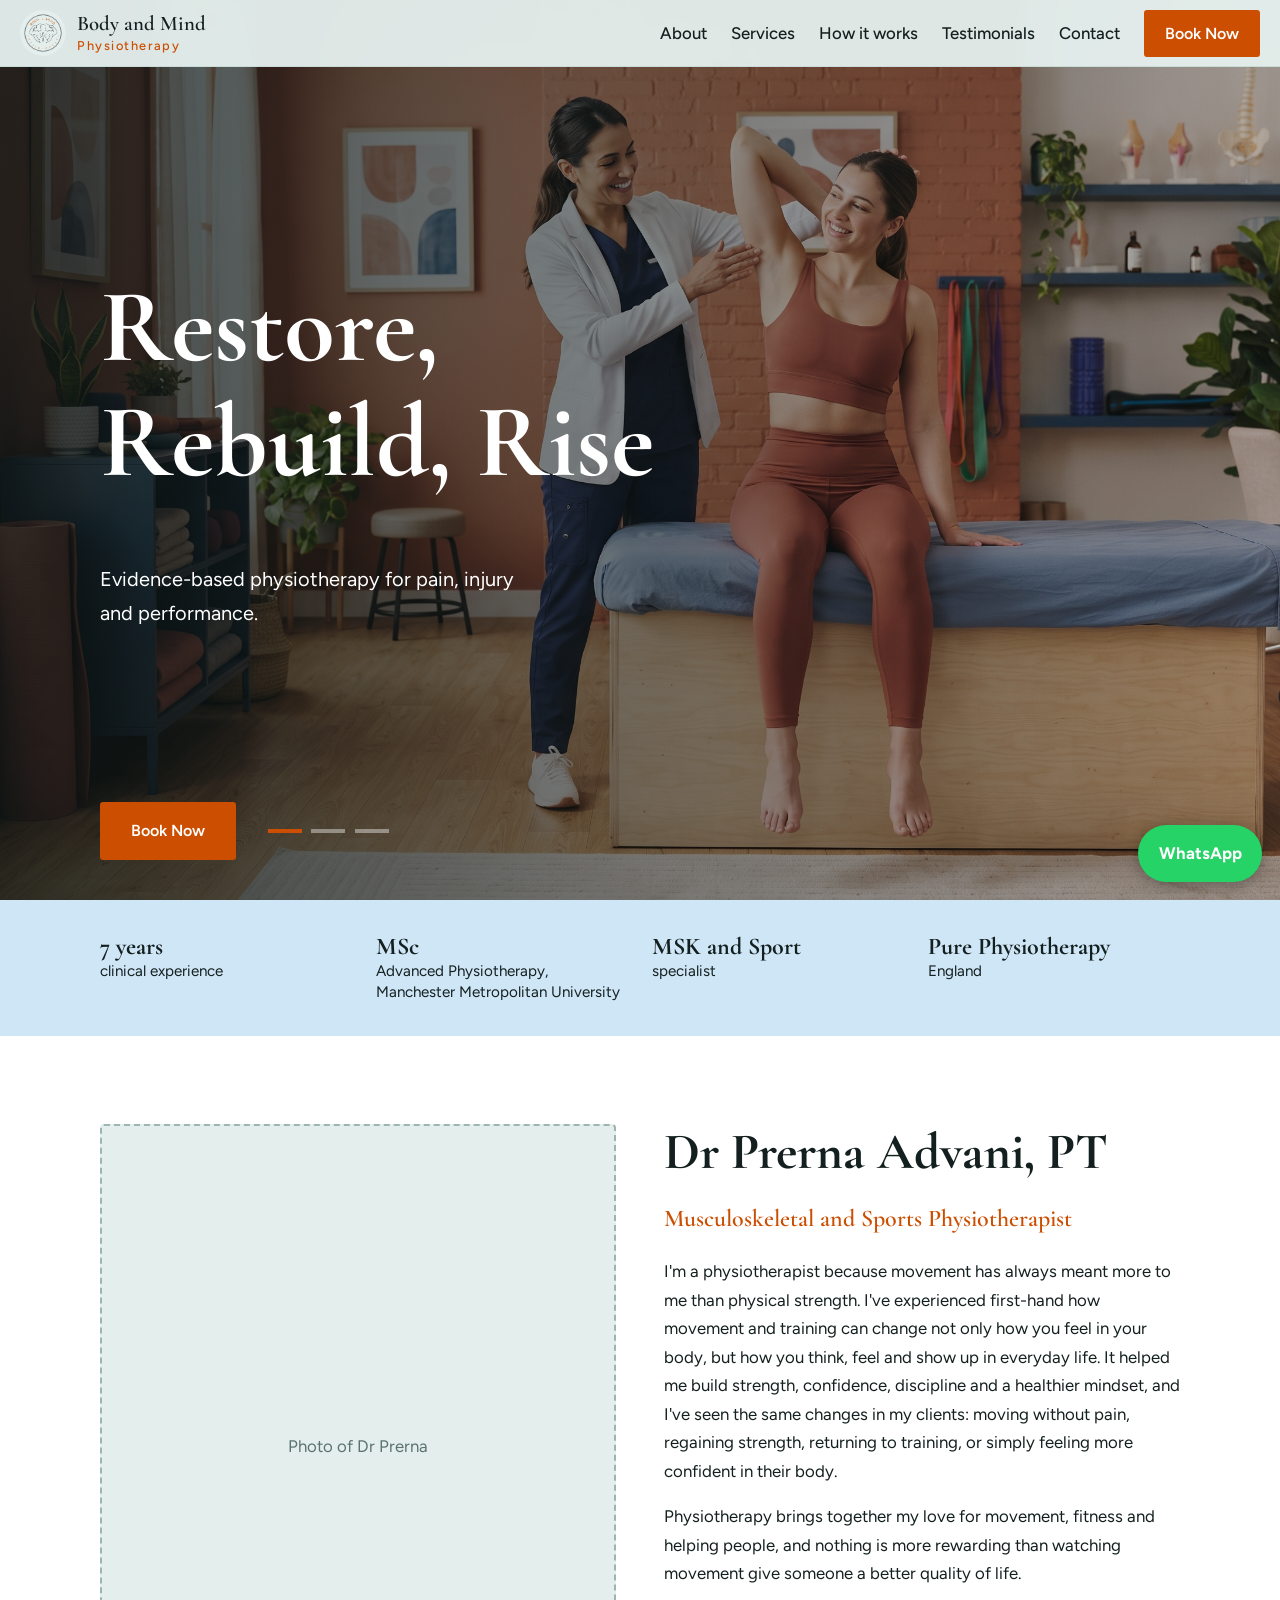
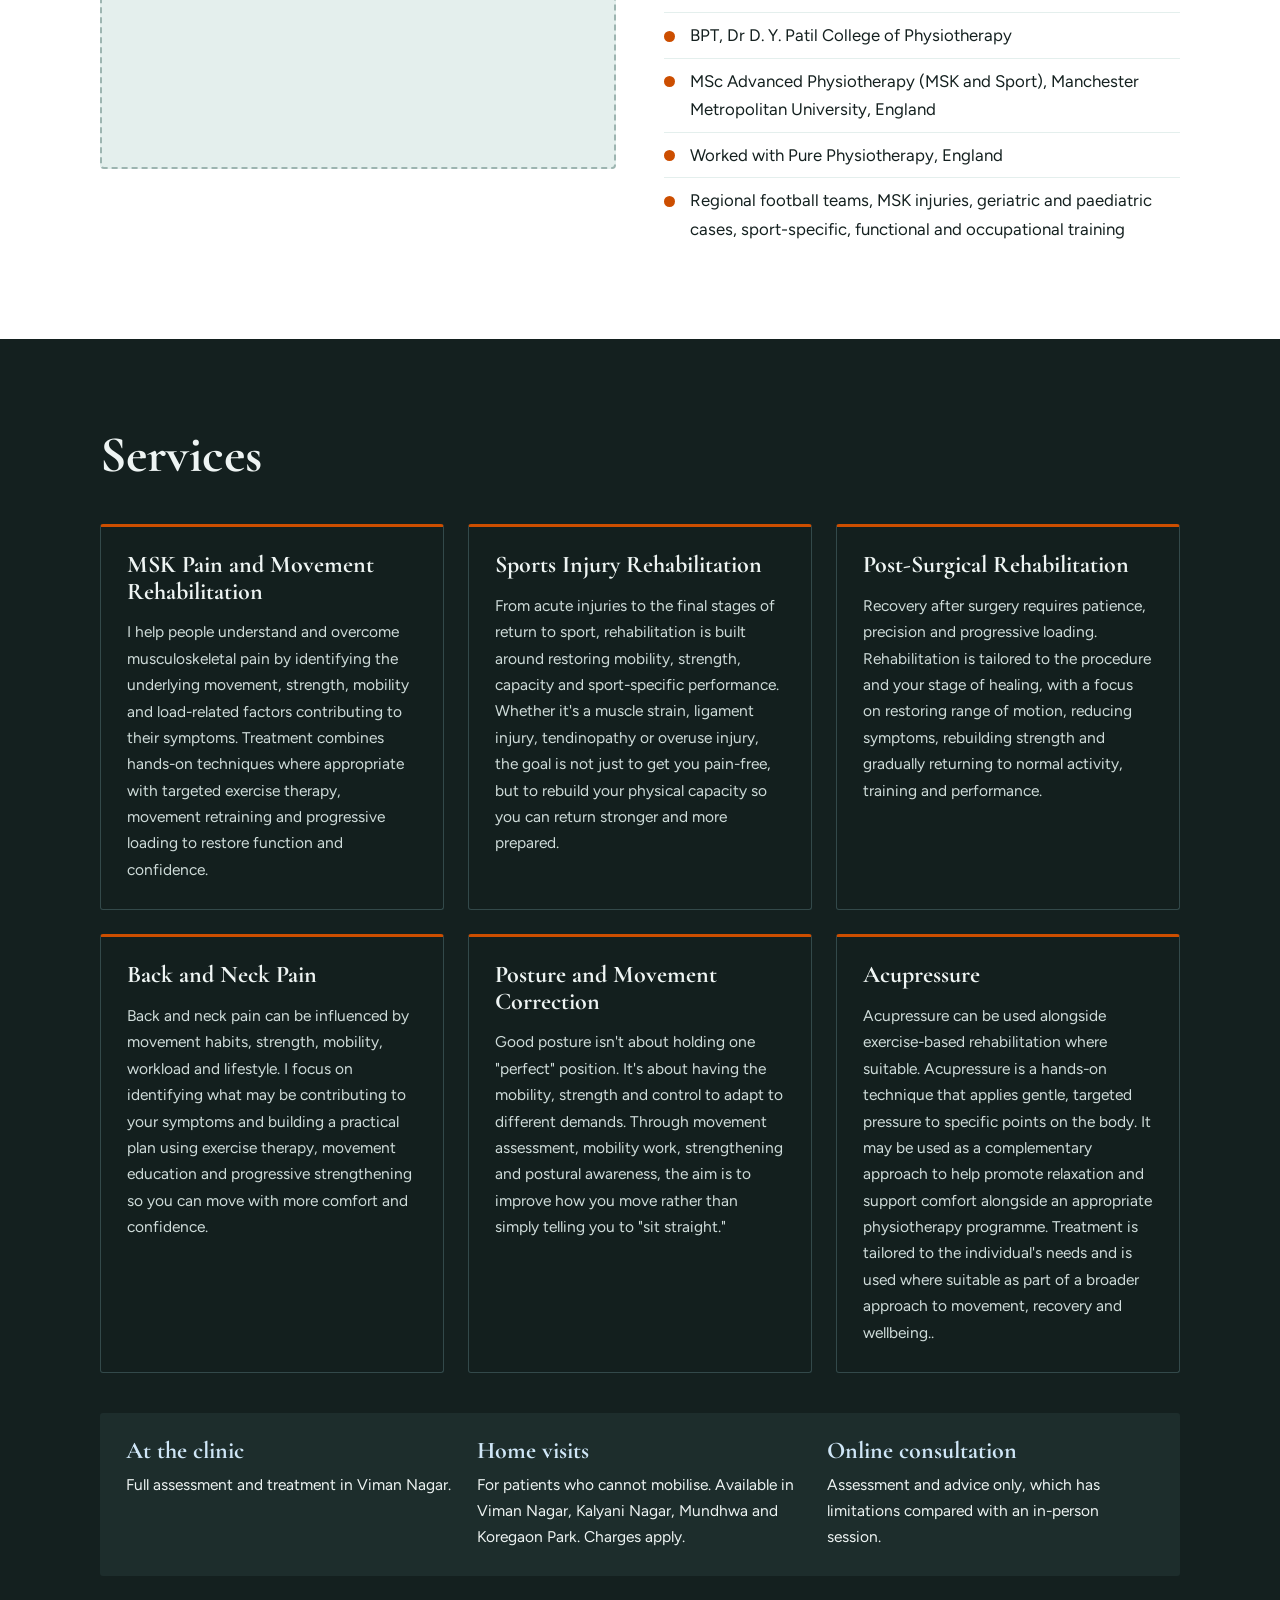
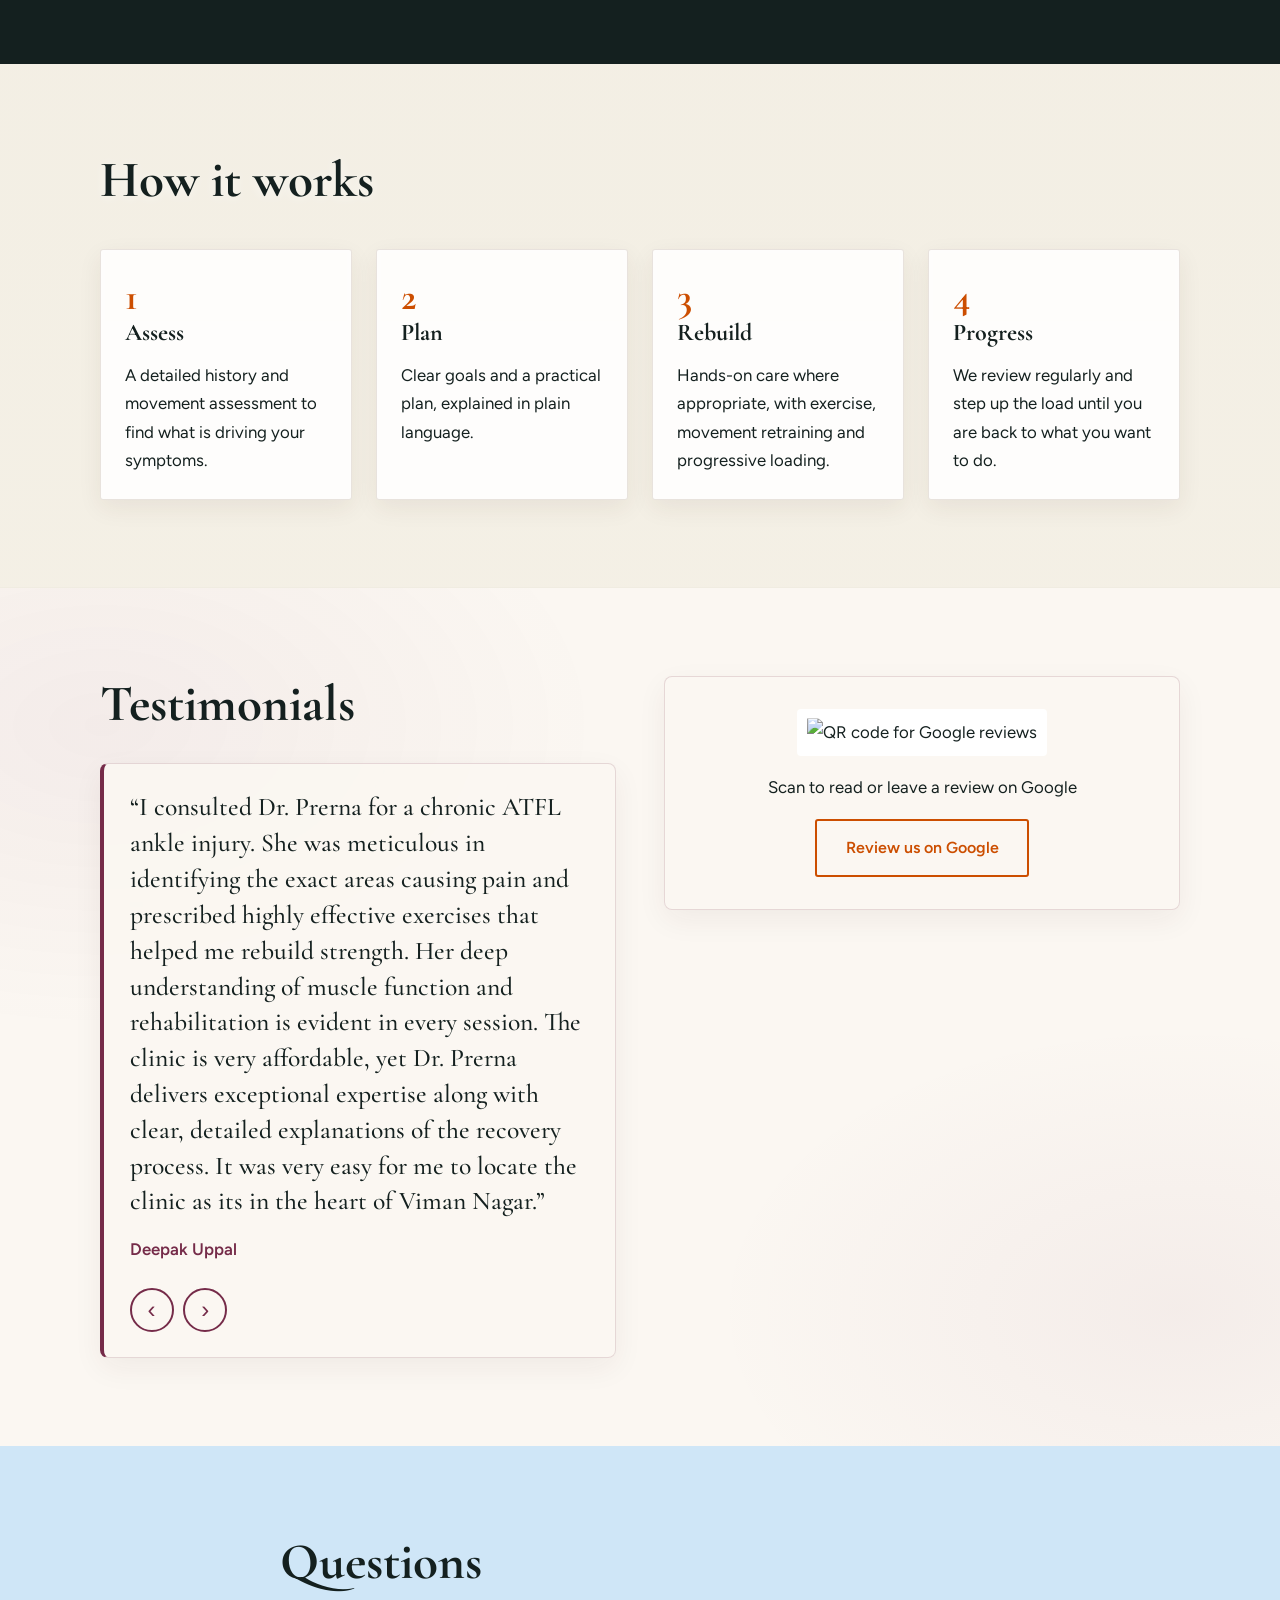
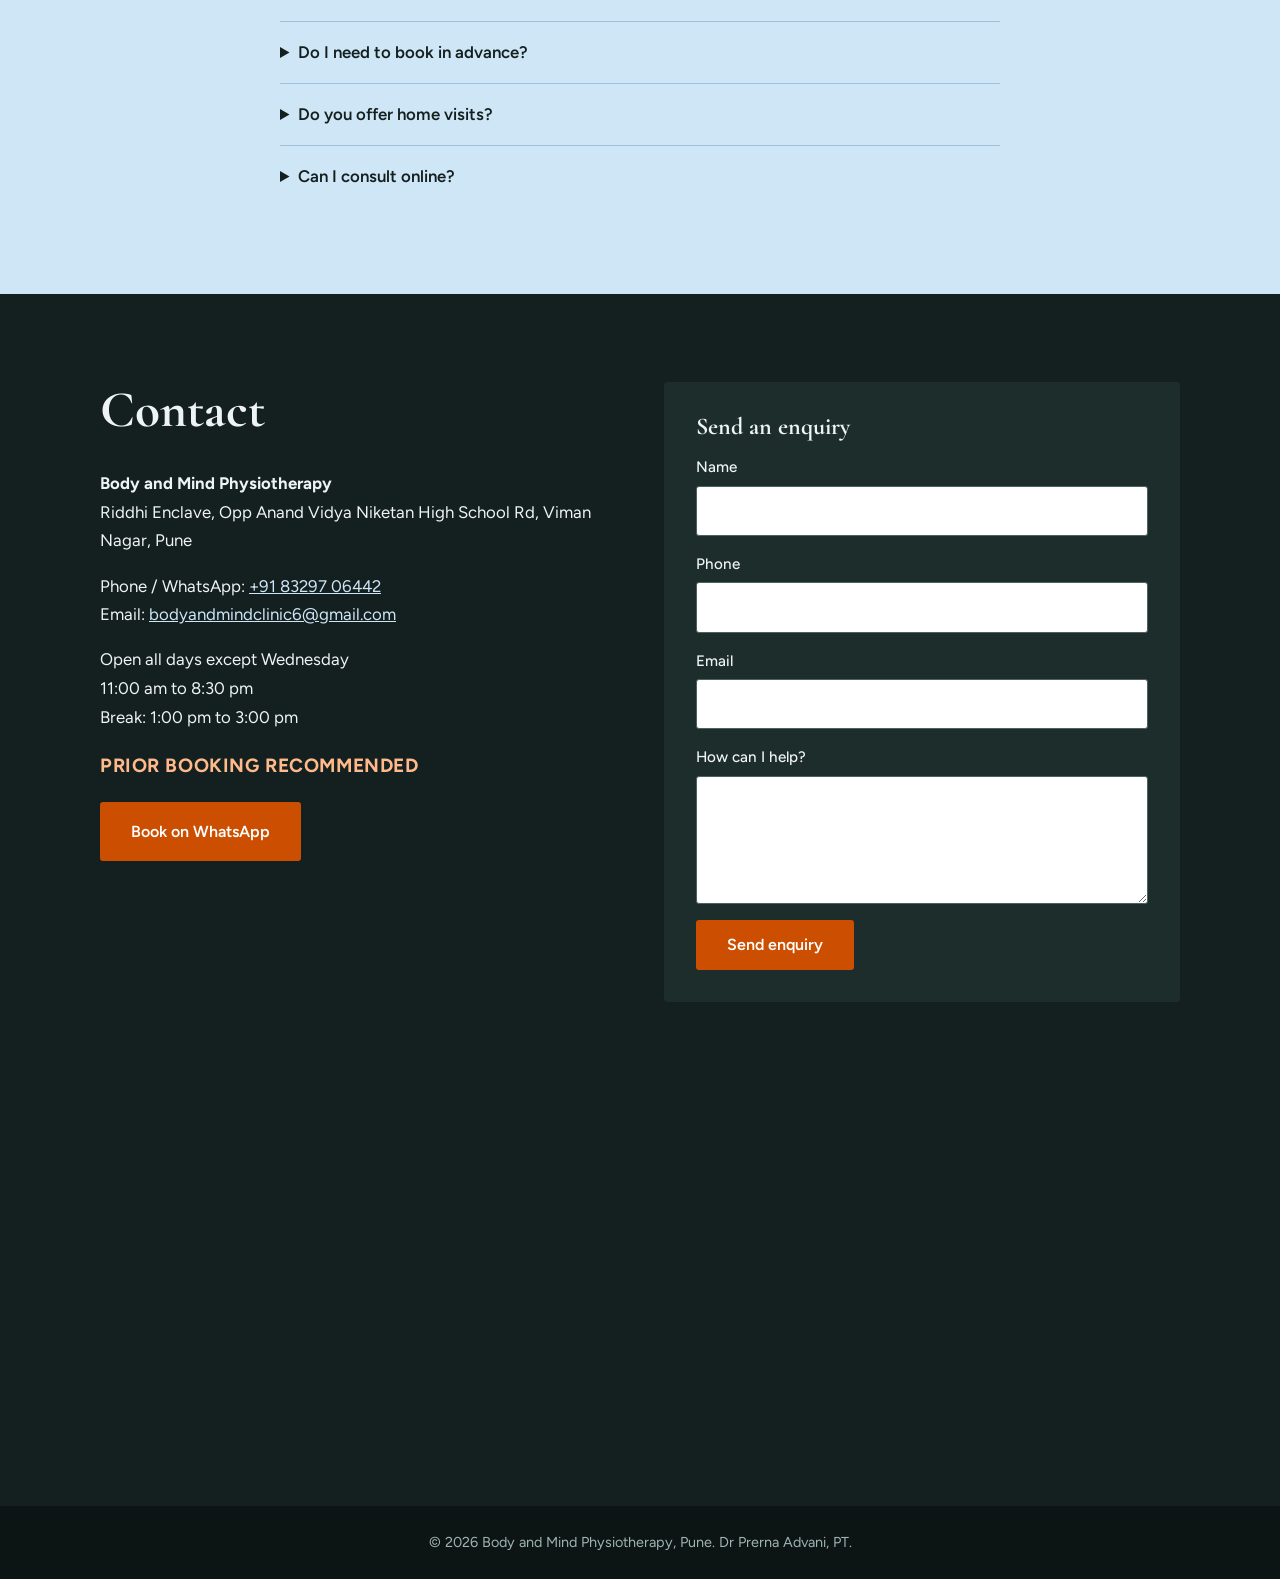
==== index.html @ 4aeeed73 "Connect enquiry form to Formspree" ====
<!DOCTYPE html>
<html lang="en">
<head>
<meta charset="utf-8">
<meta name="viewport" content="width=device-width, initial-scale=1">
<title>Body and Mind Physiotherapy | Physiotherapist in Viman Nagar, Pune</title>
<meta name="description" content="Dr Prerna Advani, PT. MSK and sports physiotherapy in Viman Nagar, Pune. Sports injury rehab, post-surgical rehab, back and neck pain, posture correction. Clinic, home visits and online assessment.">
<meta name="keywords" content="physiotherapist in Pune, physiotherapy Viman Nagar, sports physiotherapy Pune, back pain physiotherapy, post surgical rehab Pune">
<meta property="og:title" content="Body and Mind Physiotherapy, Pune">
<meta property="og:description" content="Restore, Rebuild, Rise. MSK and sports physiotherapy in Viman Nagar, Pune.">
<meta property="og:image" content="assets/BnM Logo.png">
<link rel="icon" href="assets/BnM Logo.png">
<link rel="preconnect" href="https://fonts.googleapis.com">
<link rel="preconnect" href="https://fonts.gstatic.com" crossorigin>
<link href="https://fonts.googleapis.com/css2?family=Cormorant+Garamond:wght@500;600;700&family=Figtree:wght@400;500;600&display=swap" rel="stylesheet">
<link rel="stylesheet" href="style.css">
<script type="application/ld+json">
{"@context":"https://schema.org","@type":"Physiotherapy","name":"Body and Mind Physiotherapy","telephone":"+918329706442","email":"bodyandmindclinic6@gmail.com","address":{"@type":"PostalAddress","streetAddress":"Riddhi Enclave, Opp Anand Vidya Niketan High School Rd, Viman Nagar","addressLocality":"Pune","addressRegion":"Maharashtra","addressCountry":"IN"},"openingHours":"Mo,Tu,Th,Fr,Sa,Su 11:00-13:00, Mo,Tu,Th,Fr,Sa,Su 15:00-20:30"}
</script>
</head>
<body>

<header class="nav">
  <a href="#top" class="brand"><img src="assets/BnM Logo.png" alt="Body and Mind Physiotherapy logo"><span>Body and Mind<small>Physiotherapy</small></span></a>
  <button class="burger" aria-label="Menu" aria-expanded="false">Menu</button>
  <nav>
    <a href="#about">About</a><a href="#services">Services</a><a href="#journey">How it works</a><a href="#stories">Testimonials</a><a href="#contact">Contact</a>
    <a class="btn btn-sm wa-link" href="#" target="_blank" rel="noopener">Book Now</a>
  </nav>
</header>

<section class="hero" id="top">
  <div class="slide on" style="--img:url(assets/Physio2.png)"><div class="inner"><h1>Restore, Rebuild, Rise</h1><p>Evidence-based physiotherapy for pain, injury and performance.</p></div></div>
  <div class="slide" style="--img:url(assets/17f6b4fa-5dd7-4993-b65f-cd61261b6d93.jpeg)"><div class="inner"><h1>Show up, Work out, Level Up</h1><p>Progressive rehabilitation that gets you back to training stronger.</p></div></div>
  <div class="slide" style="--img:url(assets/Physio5.png)"><div class="inner"><h1>Own pace, Own race, Own time</h1><p>A plan built around your body, your goals and your recovery.</p></div></div>
  <div class="hero-ui"><a class="btn wa-link" href="#" target="_blank" rel="noopener">Book Now</a><div class="dots"></div></div>
</section>

<section class="creds">
  <div><b>7 years</b> clinical experience</div>
  <div><b>MSc</b> Advanced Physiotherapy, Manchester Metropolitan University</div>
  <div><b>MSK and Sport</b> specialist</div>
  <div><b>Pure Physiotherapy</b> England</div>
</section>

<section class="sec about" id="about">
  <div class="wrap two">
    <div class="photo"><img src="assets/images/dr-prerna.jpg" alt="Dr Prerna Advani, PT" onerror="this.replaceWith(Object.assign(document.createElement('div'),{className:'ph',textContent:'Photo of Dr Prerna'}))"></div>
    <div>
      <h2>Dr Prerna Advani, PT</h2>
      <p class="lead">Musculoskeletal and Sports Physiotherapist</p>
      <p>I'm a physiotherapist because movement has always meant more to me than physical strength. I've experienced first-hand how movement and training can change not only how you feel in your body, but how you think, feel and show up in everyday life. It helped me build strength, confidence, discipline and a healthier mindset, and I've seen the same changes in my clients: moving without pain, regaining strength, returning to training, or simply feeling more confident in their body.</p>
      <p>Physiotherapy brings together my love for movement, fitness and helping people, and nothing is more rewarding than watching movement give someone a better quality of life.</p>
      <ul class="tick">
        <li>BPT, Dr D. Y. Patil College of Physiotherapy</li>
        <li>MSc Advanced Physiotherapy (MSK and Sport), Manchester Metropolitan University, England</li>
        <li>Worked with Pure Physiotherapy, England</li>
        <li>Regional football teams, MSK injuries, geriatric and paediatric cases, sport-specific, functional and occupational training</li>
      </ul>
    </div>
  </div>
</section>

<section class="sec dark" id="services">
  <div class="wrap">
    <h2>Services</h2>
    <div class="cards">
      <article><h3>MSK Pain and Movement Rehabilitation</h3><p>I help people understand and overcome musculoskeletal pain by identifying the underlying movement, strength, mobility and load-related factors contributing to their symptoms. Treatment combines hands-on techniques where appropriate with targeted exercise therapy, movement retraining and progressive loading to restore function and confidence.</p></article>
      <article><h3>Sports Injury Rehabilitation</h3><p>From acute injuries to the final stages of return to sport, rehabilitation is built around restoring mobility, strength, capacity and sport-specific performance. Whether it's a muscle strain, ligament injury, tendinopathy or overuse injury, the goal is not just to get you pain-free, but to rebuild your physical capacity so you can return stronger and more prepared.</p></article>
      <article><h3>Post-Surgical Rehabilitation</h3><p>Recovery after surgery requires patience, precision and progressive loading. Rehabilitation is tailored to the procedure and your stage of healing, with a focus on restoring range of motion, reducing symptoms, rebuilding strength and gradually returning to normal activity, training and performance.</p></article>
      <article><h3>Back and Neck Pain</h3><p>Back and neck pain can be influenced by movement habits, strength, mobility, workload and lifestyle. I focus on identifying what may be contributing to your symptoms and building a practical plan using exercise therapy, movement education and progressive strengthening so you can move with more comfort and confidence.</p></article>
      <article><h3>Posture and Movement Correction</h3><p>Good posture isn't about holding one "perfect" position. It's about having the mobility, strength and control to adapt to different demands. Through movement assessment, mobility work, strengthening and postural awareness, the aim is to improve how you move rather than simply telling you to "sit straight."</p></article>
      <article><h3>Acupressure</h3><p>Acupressure can be used alongside exercise-based rehabilitation where suitable. Acupressure is a hands-on technique that applies gentle, targeted pressure to specific points on the body. It may be used as a complementary approach to help promote relaxation and support comfort alongside an appropriate physiotherapy programme. Treatment is tailored to the individual's needs and is used where suitable as part of a broader approach to movement, recovery and wellbeing..</p></article>
    </div>
    <div class="modes">
      <div><h3>At the clinic</h3><p>Full assessment and treatment in Viman Nagar.</p></div>
      <div><h3>Home visits</h3><p>For patients who cannot mobilise. Available in Viman Nagar, Kalyani Nagar, Mundhwa and Koregaon Park. Charges apply.</p></div>
      <div><h3>Online consultation</h3><p>Assessment and advice only, which has limitations compared with an in-person session.</p></div>
    </div>
  </div>
</section>

<section class="sec blue" id="journey">
  <div class="wrap">
    <h2>How it works</h2>
    <ol class="steps">
      <li><h3>Assess</h3><p>A detailed history and movement assessment to find what is driving your symptoms.</p></li>
      <li><h3>Plan</h3><p>Clear goals and a practical plan, explained in plain language.</p></li>
      <li><h3>Rebuild</h3><p>Hands-on care where appropriate, with exercise, movement retraining and progressive loading.</p></li>
      <li><h3>Progress</h3><p>We review regularly and step up the load until you are back to what you want to do.</p></li>
    </ol>
  </div>
</section>

<section class="sec" id="stories">
  <div class="wrap two">
    <div>
      <h2>Testimonials</h2>
      <div class="car"><blockquote></blockquote><cite></cite>
        <div class="car-ctl"><button data-d="-1" aria-label="Previous">&lsaquo;</button><button data-d="1" aria-label="Next">&rsaquo;</button></div></div>
    </div>
    <div class="qr">
      <img src="https://api.qrserver.com/v1/create-qr-code/?size=220x220&amp;data=https%3A%2F%2Fg.page%2Fr%2FCQcJOQnDlbQzEAI%2Freview" alt="QR code for Google reviews" width="180" height="180">
      <p>Scan to read or leave a review on Google</p>
      <a class="btn btn-line" href="https://g.page/r/CQcJOQnDlbQzEAI/review" target="_blank" rel="noopener">Review us on Google</a>
    </div>
  </div>
</section>

<section class="sec blue" id="faq">
  <div class="wrap narrow">
    <h2>Questions</h2>
    <details><summary>Do I need to book in advance?</summary><p>Yes, prior booking is recommended so you get a full, unhurried session.</p></details>
    <details><summary>Do you offer home visits?</summary><p>Yes, for patients who cannot mobilise, in Viman Nagar, Kalyani Nagar, Mundhwa and Koregaon Park. Charges apply.</p></details>
    <details><summary>Can I consult online?</summary><p>Yes. Online sessions cover assessment and advice only and have limitations, so some conditions will need an in-person visit.</p></details>
  </div>
</section>

<section class="sec dark" id="contact">
  <div class="wrap two">
    <div>
      <h2>Contact</h2>
      <p><b>Body and Mind Physiotherapy</b><br>Riddhi Enclave, Opp Anand Vidya Niketan High School Rd, Viman Nagar, Pune</p>
      <p>Phone / WhatsApp: <a href="tel:+918329706442">+91 83297 06442</a><br>Email: <a href="mailto:bodyandmindclinic6@gmail.com">bodyandmindclinic6@gmail.com</a></p>
      <p>Open all days except Wednesday<br>11:00 am to 8:30 pm<br>Break: 1:00 pm to 3:00 pm</p>
      <p class="strong">PRIOR BOOKING RECOMMENDED</p>
      <a class="btn wa-link" href="#" target="_blank" rel="noopener">Book on WhatsApp</a>
    </div>
    <form action="https://formspree.io/f/mvkkbdeo" method="POST">
      <h3>Send an enquiry</h3>
      <label>Name<input name="name" required></label>
      <label>Phone<input name="phone" type="tel" required></label>
      <label>Email<input name="email" type="email"></label>
      <label>How can I help?<textarea name="message" rows="4" required></textarea></label>
      <input type="hidden" name="_subject" value="New enquiry from website">
      <button class="btn" type="submit">Send enquiry</button>
    </form>
  </div>
  <div class="wrap map"><iframe title="Map to Body and Mind Physiotherapy" loading="lazy" src="https://maps.google.com/maps?q=Riddhi+Enclave+Viman+Nagar+Pune&amp;output=embed"></iframe></div>
</section>

<footer>&copy; <span id="yr"></span> Body and Mind Physiotherapy, Pune. Dr Prerna Advani, PT.</footer>

<a class="float wa-link" href="#" target="_blank" rel="noopener" aria-label="Book on WhatsApp">WhatsApp</a>
<script src="main.js"></script>
</body>
</html>
---- style.css ----
:root{--ink:#14201f;--orange:#cc4e00;--orange-d:#a83f00;--mist:#e4efed;--sky:#cfe6f7;--white:#fff;--serif:'Cormorant Garamond',Georgia,serif;--sans:'Figtree',system-ui,sans-serif}
*{box-sizing:border-box}
html{scroll-behavior:smooth;scroll-padding-top:72px}
body{margin:0;font:400 1.05rem/1.7 var(--sans);color:var(--ink);background:var(--white)}
h1,h2,h3{font-family:var(--serif);line-height:1.1;margin:0 0 .6em}
h2{font-size:clamp(2.2rem,5vw,3.2rem)}
h3{font-size:1.5rem}
a{color:inherit}
:focus-visible{outline:3px solid var(--orange);outline-offset:3px}
.wrap{max-width:1120px;margin:0 auto;padding:0 1.25rem}
.narrow{max-width:760px}
.two{display:grid;gap:3rem;grid-template-columns:1fr 1fr;align-items:start}
.sec{padding:5.5rem 0}
.dark{background:var(--ink);color:#eef4f3}
.blue{background:var(--sky)}
.btn{display:inline-block;background:var(--orange);color:#fff;padding:.85rem 1.8rem;border-radius:3px;text-decoration:none;font-weight:600;border:2px solid var(--orange);cursor:pointer;font-family:var(--sans);font-size:1rem;transition:background .2s}
.btn:hover{background:var(--orange-d);border-color:var(--orange-d)}
.btn-sm{padding:.5rem 1.2rem}
.btn-line{background:transparent;color:var(--orange)}
.btn-line:hover{color:#fff}

.nav{position:fixed;inset:0 0 auto;z-index:50;display:flex;align-items:center;justify-content:space-between;padding:.6rem 1.25rem;background:rgba(228,239,237,.96);backdrop-filter:blur(6px);border-bottom:1px solid #c9dcd9}
.brand{display:flex;align-items:center;gap:.7rem;text-decoration:none;font:600 1.3rem/1 var(--serif)}
.brand img{width:46px;height:46px;border-radius:50%}
.brand small{display:block;font:500 .8rem var(--sans);letter-spacing:.12em;color:var(--orange);margin-top:3px}
.nav nav{display:flex;align-items:center;gap:1.5rem}
.nav nav a:not(.btn){text-decoration:none;font-weight:500}
.nav nav a:not(.btn):hover{color:var(--orange)}
.burger{display:none;background:none;border:1px solid var(--ink);padding:.4rem .9rem;font:inherit;cursor:pointer}

.hero{position:relative;height:100vh;min-height:560px;background:var(--ink);color:#fff;overflow:hidden}
.slide{position:absolute;inset:0;display:flex;align-items:center;opacity:0;transition:opacity 1s;background:linear-gradient(135deg,#1d3a3d,#0f1a1b)}
.slide::before{content:"";position:absolute;inset:0;background:var(--img) center/cover}
.slide::after{content:"";position:absolute;inset:0;background:linear-gradient(90deg,rgba(10,20,20,.8),rgba(10,20,20,.2))}
.slide.on{opacity:1}
.slide .inner{position:relative;z-index:1;max-width:1120px;margin:0 auto;padding:0 1.25rem;width:100%}
.slide h1{font-size:clamp(3rem,9vw,6.5rem);max-width:12ch}
.slide p{font-size:1.25rem;max-width:34ch;margin:0}
.hero-ui{position:absolute;z-index:2;left:0;right:0;bottom:2.5rem;max-width:1120px;margin:0 auto;padding:0 1.25rem;display:flex;align-items:center;gap:2rem}
.dots{display:flex;gap:.6rem}
.dots button{width:34px;height:4px;border:0;background:rgba(255,255,255,.4);cursor:pointer;padding:0}
.dots button.on{background:var(--orange)}

.creds{display:grid;grid-template-columns:repeat(4,1fr);gap:1.5rem;background:var(--sky);padding:2rem calc(50% - 560px + 1.25rem);font-size:.95rem;line-height:1.4}
.creds b{display:block;font:700 1.5rem var(--serif)}
.photo img,.ph{width:100%;aspect-ratio:4/5;object-fit:cover;border-radius:4px}
.ph{display:grid;place-items:center;background:var(--mist);color:#5b7370;border:2px dashed #9db5b1}
.lead{font:600 1.5rem var(--serif);color:var(--orange);margin-top:-.4rem}
.tick{padding:0;list-style:none;margin:1.5rem 0 0}
.tick li{padding:.5rem 0 .5rem 1.6rem;border-top:1px solid var(--mist);position:relative}
.tick li::before{content:"";position:absolute;left:0;top:1.1rem;width:.7rem;height:.7rem;border-radius:50%;background:var(--orange)}

.cards{display:grid;grid-template-columns:repeat(3,1fr);gap:1.5rem;margin:2.5rem 0}
.cards article{border:1px solid #33494a;border-top:3px solid var(--orange);padding:1.6rem;border-radius:3px}
.cards p{font-size:.97rem;margin:0;color:#cfdcda}
.modes{display:grid;grid-template-columns:repeat(3,1fr);gap:1.5rem;background:#1d2d2c;padding:1.6rem;border-radius:3px}
.modes h3{color:var(--sky);margin-bottom:.3em}
.modes p{margin:0;font-size:.97rem}

.steps{list-style:none;counter-reset:s;display:grid;grid-template-columns:repeat(4,1fr);gap:1.5rem;padding:0;margin:2.5rem 0 0}
.steps li{counter-increment:s;background:#fff;padding:1.5rem;border-radius:3px}
.steps li::before{content:counter(s);font:700 2.4rem var(--serif);color:var(--orange)}
.steps p{margin:0}

.car{min-height:220px}
.car blockquote{margin:0 0 1rem;font:500 1.6rem/1.4 var(--serif)}
.car cite{font-style:normal;font-weight:600;color:var(--orange)}
.car-ctl{margin-top:1.5rem;display:flex;gap:.6rem}
.car-ctl button{width:44px;height:44px;border-radius:50%;border:2px solid var(--ink);background:none;font-size:1.5rem;cursor:pointer}
.car-ctl button:hover{background:var(--ink);color:#fff}
.qr{text-align:center;background:var(--mist);padding:2rem;border-radius:4px}
.qr img{background:#fff;padding:.6rem;border-radius:4px}

details{border-top:1px solid #9fc0d8;padding:1rem 0}
summary{cursor:pointer;font-weight:600}
details p{margin:.7rem 0 0}

.strong{font-weight:700;font-size:1.2rem;color:#ffb98a;letter-spacing:.03em}
.dark a:not(.btn){color:var(--sky)}
form{background:#1d2d2c;padding:2rem;border-radius:4px}
label{display:block;margin-bottom:1rem;font-weight:500;font-size:.95rem}
input,textarea{display:block;width:100%;margin-top:.3rem;padding:.7rem;border:1px solid #4a6362;border-radius:3px;background:#fff;font:inherit;color:var(--ink)}
.map{margin-top:3rem}
.map iframe{width:100%;height:360px;border:0;border-radius:4px}
footer{background:#0d1514;color:#9fb3b0;text-align:center;padding:1.5rem;font-size:.9rem}
.float{position:fixed;right:1.1rem;bottom:1.1rem;z-index:60;background:#25d366;color:#fff;font-weight:700;text-decoration:none;padding:.9rem 1.3rem;border-radius:40px;box-shadow:0 4px 14px rgba(0,0,0,.3)}


/* Testimonials: warm, cohesive background with natural orchid branches */
#stories{
  position:relative;
  overflow:hidden;
  isolation:isolate;
  background:#fbf7f2;
  background-image:
    radial-gradient(ellipse at 8% 16%,rgba(117,43,73,.055),transparent 30%),
    radial-gradient(ellipse at 92% 84%,rgba(117,43,73,.05),transparent 28%);
}
#stories::before,#stories::after{
  content:"";
  position:absolute;
  z-index:-1;
  width:min(32vw,390px);
  height:100%;
  top:0;
  pointer-events:none;
  background-image:url("assets/orchid-branches.png");
  background-repeat:no-repeat;
  background-size:contain;
  opacity:.78;
}
#stories::before{left:0;background-position:left top}
#stories::after{right:0;transform:scaleX(-1);background-position:right bottom}
#stories .wrap{position:relative;z-index:1}
#stories .car,#stories .qr{
  background:rgba(251,247,242,.88);
  border:1px solid rgba(117,43,73,.16);
  border-radius:8px;
  box-shadow:0 10px 30px rgba(60,30,40,.06);
  backdrop-filter:blur(3px);
}
#stories .car{border-left:4px solid #752b49;padding:1.6rem}
#stories .qr{padding:2rem}
#stories .car cite{color:#752b49}
#stories .car-ctl button{border-color:#752b49;color:#752b49}
#stories .car-ctl button:hover{background:#752b49;color:#fff}
@media(max-width:900px){
  #stories::before,#stories::after{width:28vw;opacity:.55}
  #stories .car{padding:1.2rem}
}

/* Services: soften the supplied support-network illustration behind the cards */
#services{
  position:relative;
  isolation:isolate;
  background-color:#14201f;
  background-image:
    linear-gradient(rgba(20,32,31,.86),rgba(20,32,31,.90)),
    url("assets/services-network-soft.jpg");
  background-size:cover;
  background-position:center;
  background-repeat:no-repeat;
}
#services .wrap{position:relative;z-index:1}
#services .cards article{
  background:rgba(20,32,31,.76);
  backdrop-filter:blur(2px);
}
@media(max-width:900px){
  #services{background-position:center;background-image:linear-gradient(rgba(20,32,31,.9),rgba(20,32,31,.92)),url("assets/services-network-soft.jpg")}
}
@media(max-width:900px){
  .two,.cards,.modes,.steps{grid-template-columns:1fr}
  .creds{grid-template-columns:1fr 1fr;padding:1.5rem 1.25rem}
  .sec{padding:4rem 0}
  .burger{display:block}
  .nav nav{display:none;position:absolute;top:100%;left:0;right:0;flex-direction:column;align-items:flex-start;padding:1rem 1.25rem;background:var(--mist);gap:1rem}
  .nav nav.open{display:flex}
}
@media(prefers-reduced-motion:reduce){.slide{transition:none}html{scroll-behavior:auto}}


/* How it works: softened evolution artwork as a quiet story backdrop */
#journey{
  position:relative;
  isolation:isolate;
  background-color:#e9e4d8;
  background-image:
    linear-gradient(rgba(247,243,233,.72),rgba(247,243,233,.78)),
    url("assets/how-it-works-evolution-soft.jpg");
  background-size:cover;
  background-position:center 48%;
  background-repeat:no-repeat;
}
#journey .wrap{position:relative;z-index:1}
#journey h2{text-shadow:0 1px 12px rgba(255,255,255,.65)}
#journey .steps li{
  background:rgba(255,255,255,.86);
  border:1px solid rgba(119,91,67,.16);
  box-shadow:0 8px 24px rgba(65,48,35,.07);
  backdrop-filter:blur(2px);
}
@media(max-width:900px){
  #journey{background-position:center;background-image:linear-gradient(rgba(247,243,233,.82),rgba(247,243,233,.86)),url("assets/how-it-works-evolution-soft.jpg")}
}
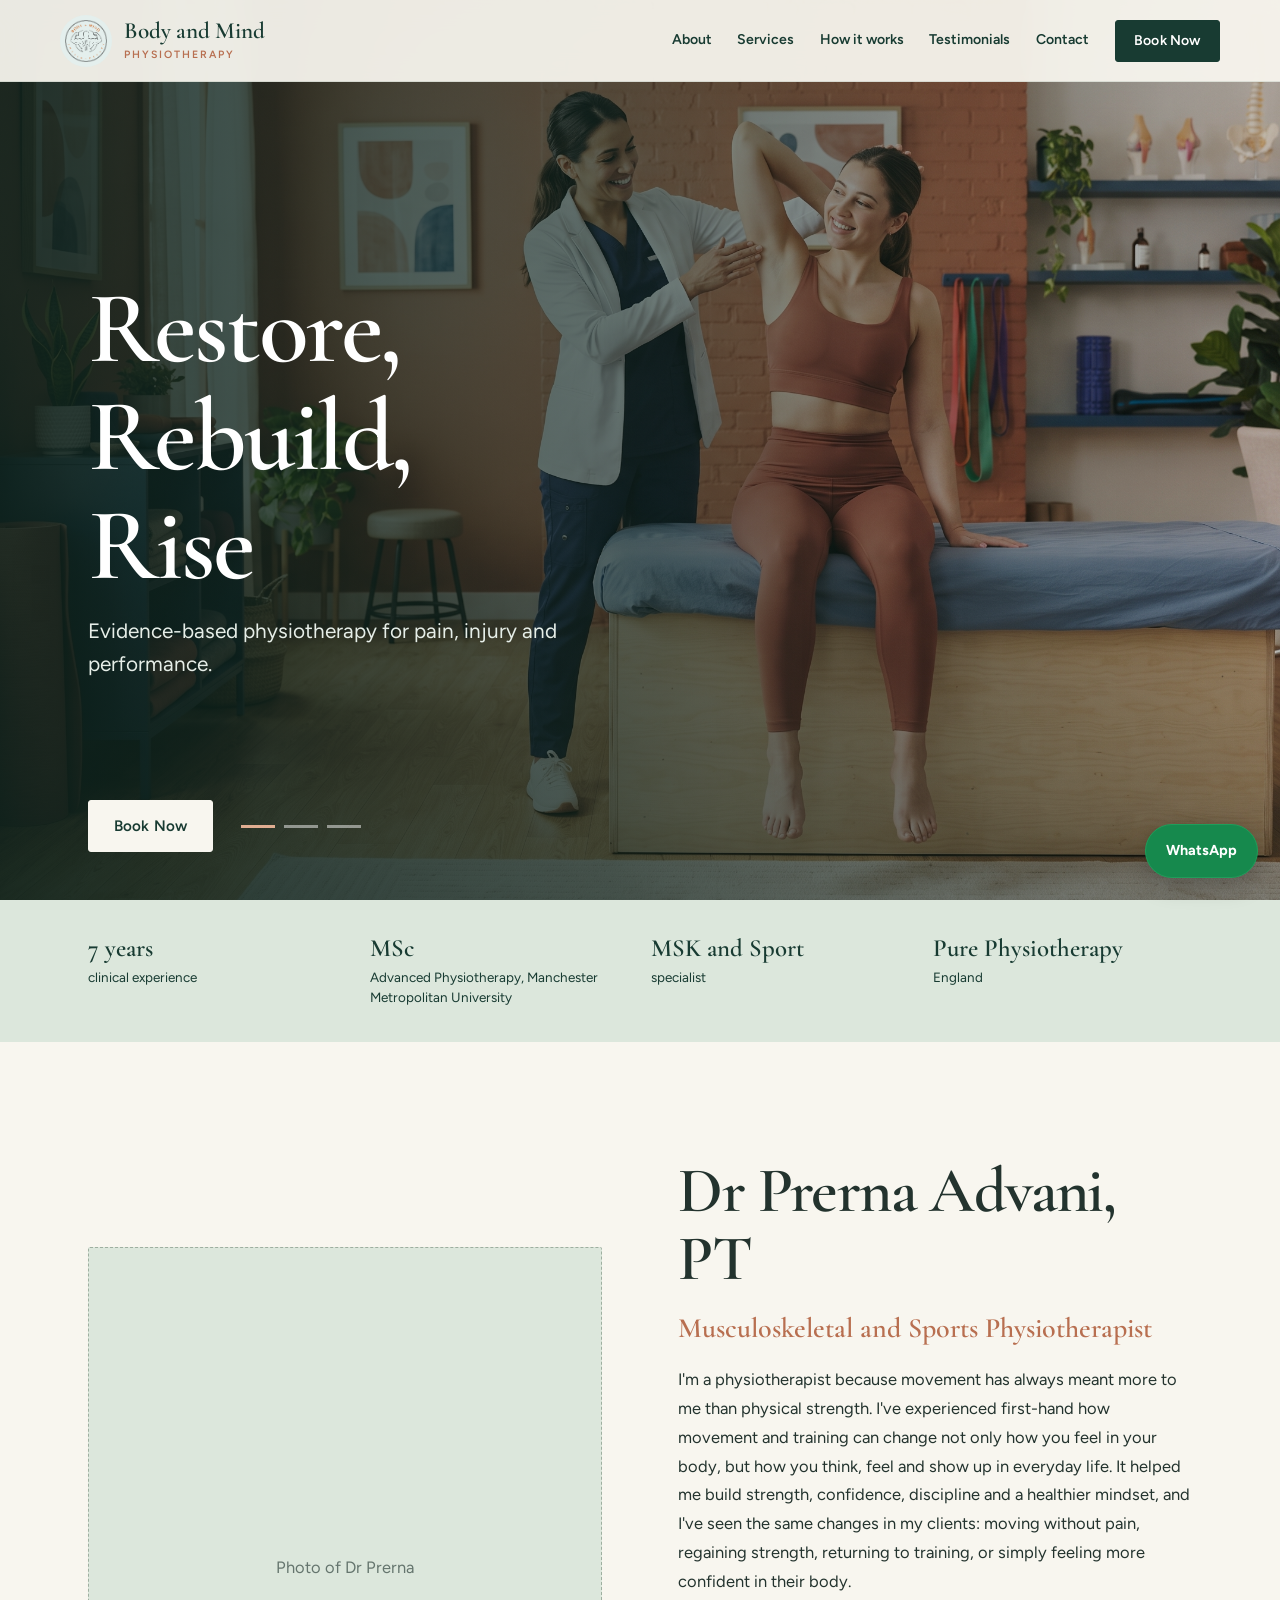
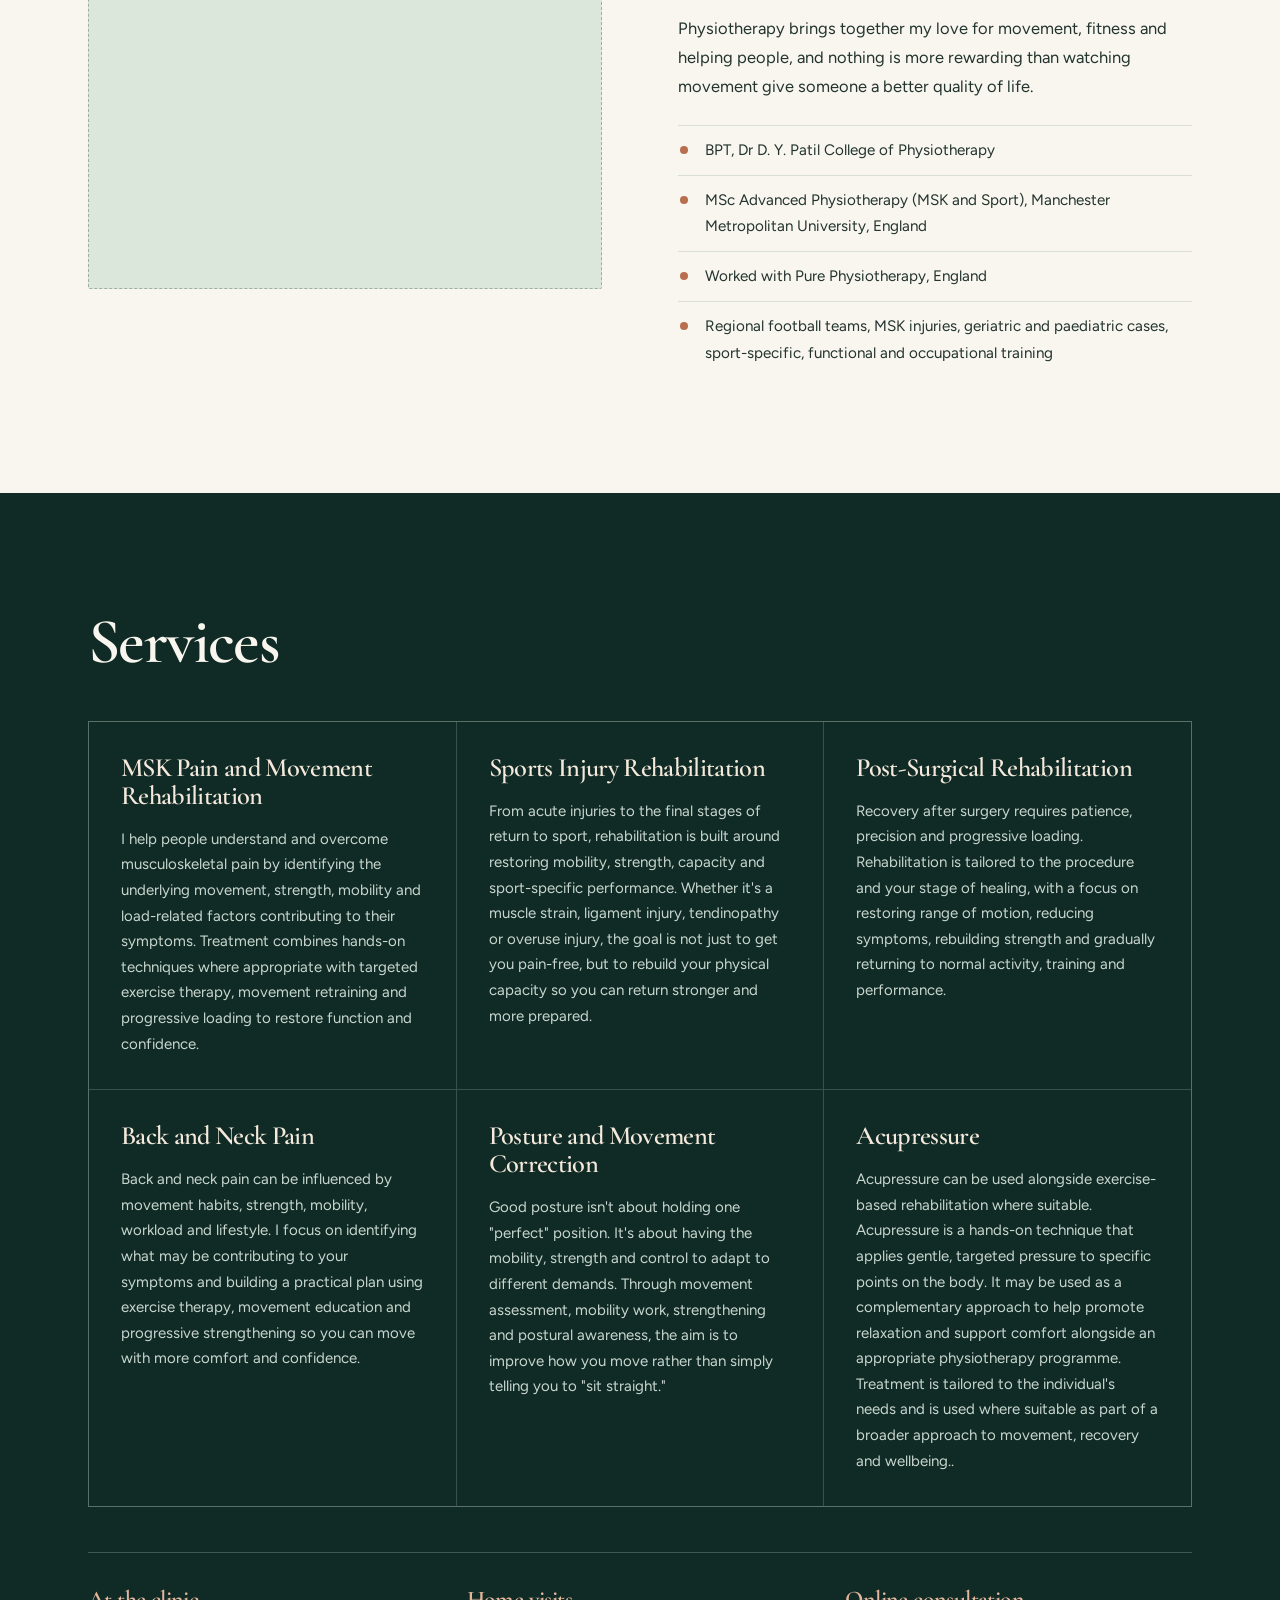
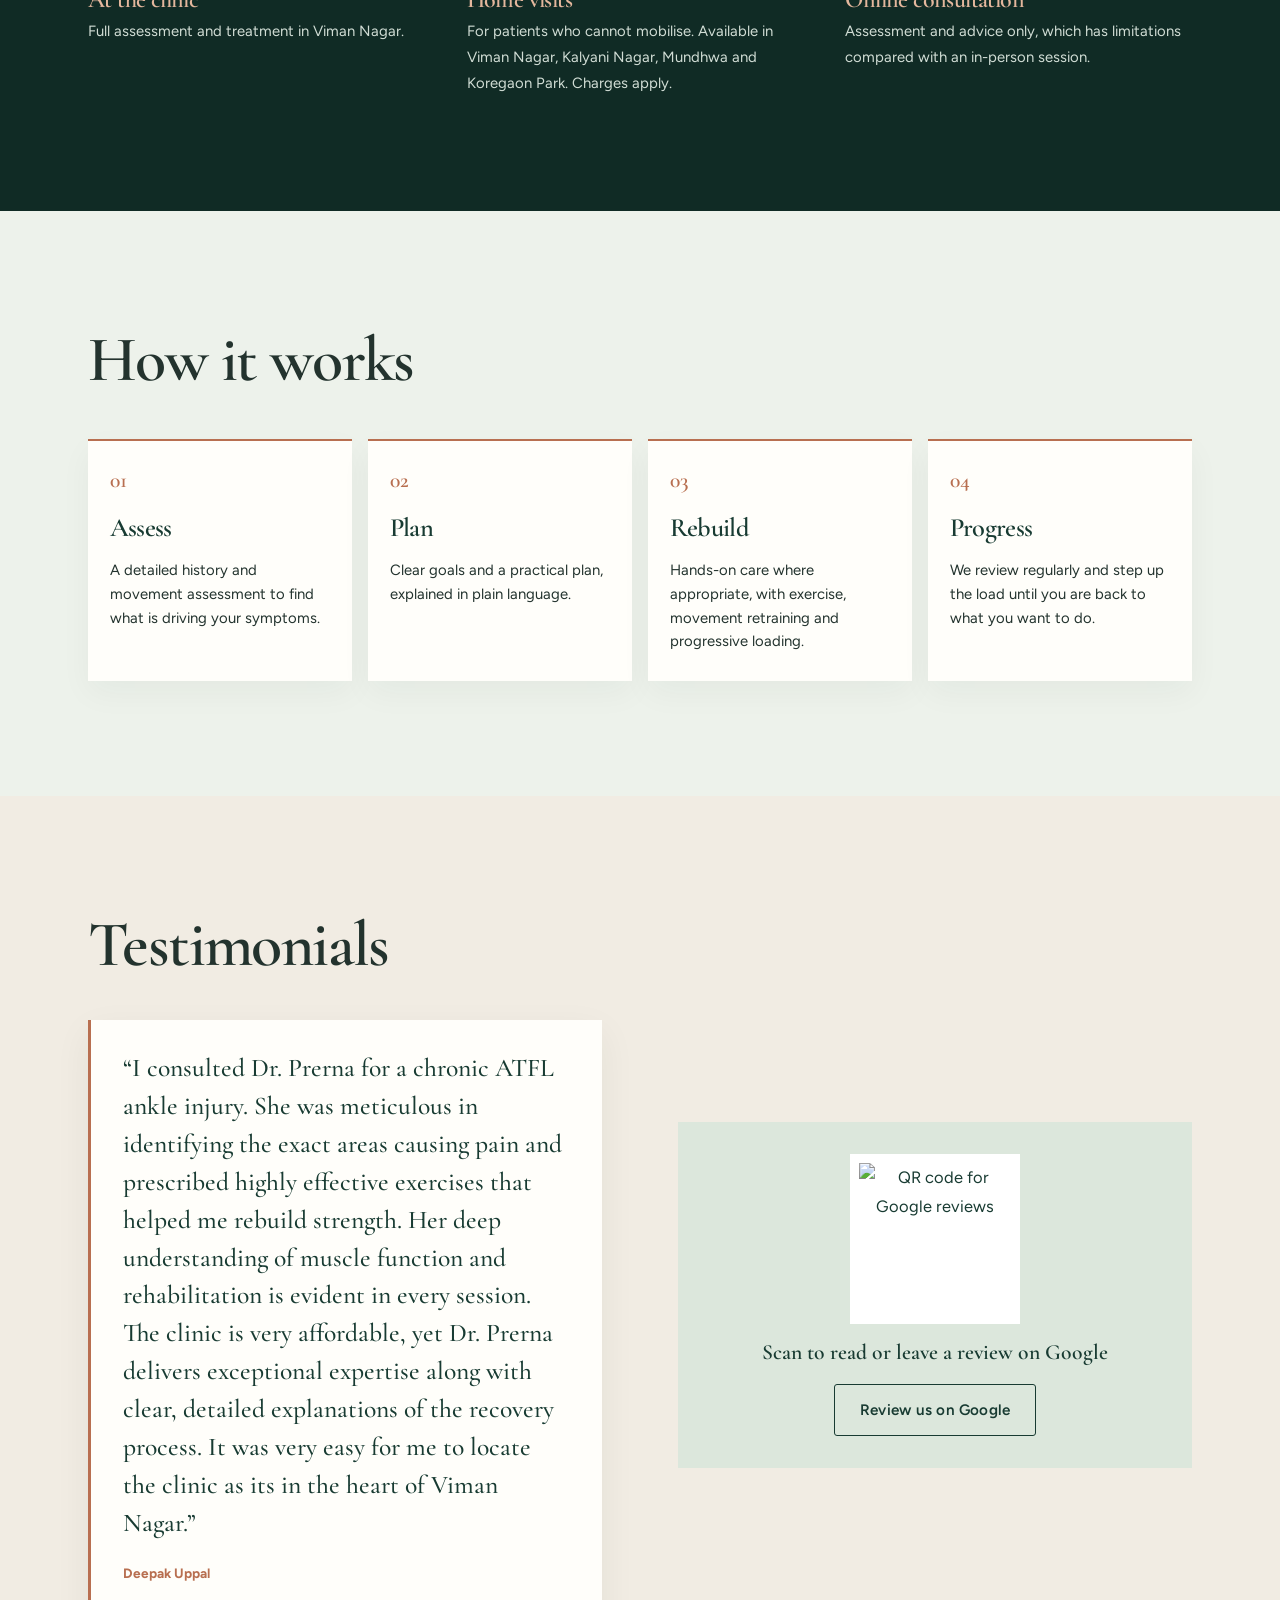
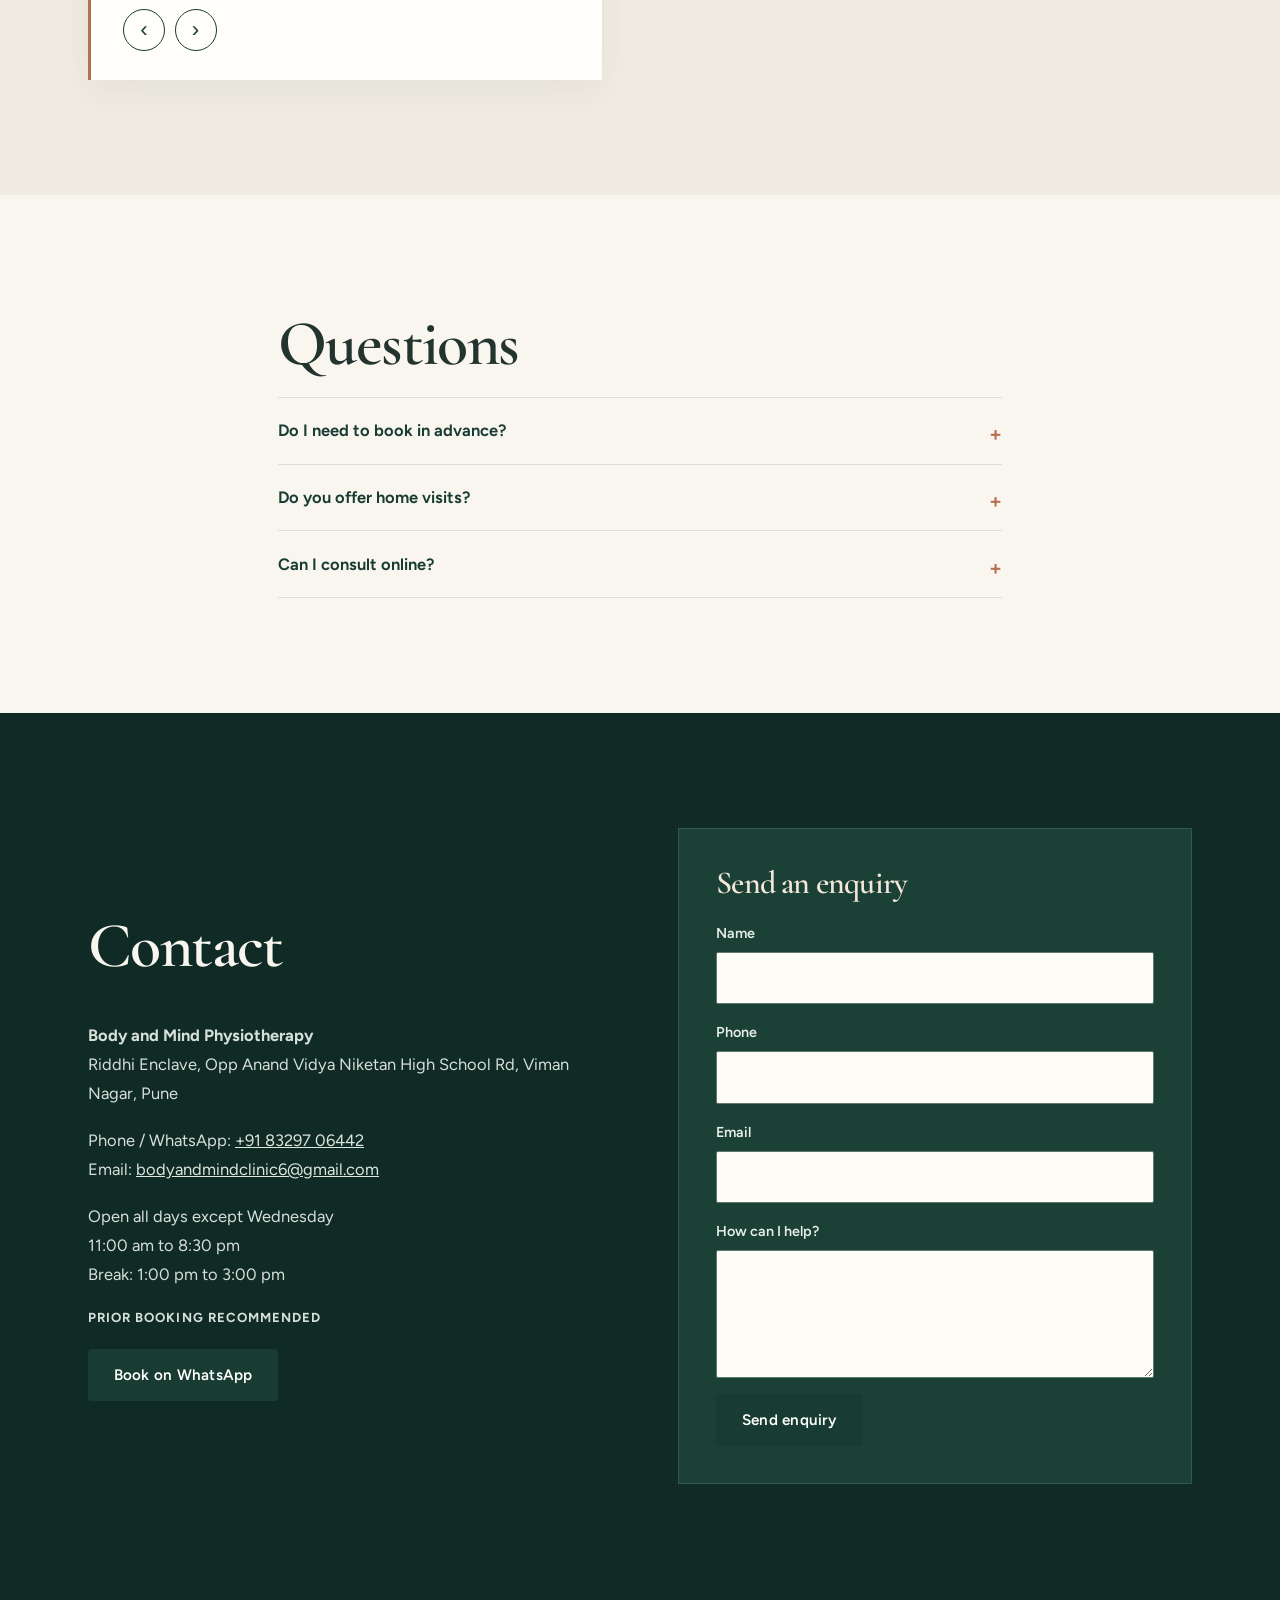
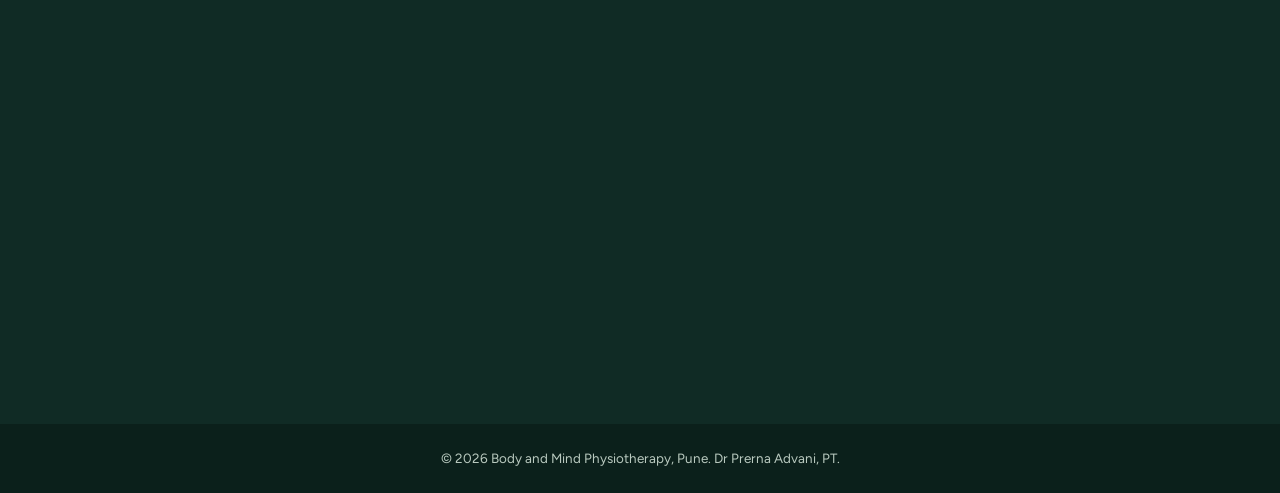
==== commit 3ba86186: "Polish page metadata and mobile navigation accessibility" ====
--- a/index.html
+++ b/index.html
@@ -3,6 +3,9 @@
 <head>
 <meta charset="utf-8">
 <meta name="viewport" content="width=device-width, initial-scale=1">
+<meta name="theme-color" content="#183b32">
+<meta property="og:type" content="website">
+<meta name="twitter:card" content="summary_large_image">
 <title>Body and Mind Physiotherapy | Physiotherapist in Viman Nagar, Pune</title>
 <meta name="description" content="Dr Prerna Advani, PT. MSK and sports physiotherapy in Viman Nagar, Pune. Sports injury rehab, post-surgical rehab, back and neck pain, posture correction. Clinic, home visits and online assessment.">
 <meta name="keywords" content="physiotherapist in Pune, physiotherapy Viman Nagar, sports physiotherapy Pune, back pain physiotherapy, post surgical rehab Pune">
@@ -22,8 +25,8 @@
 
 <header class="nav">
   <a href="#top" class="brand"><img src="assets/BnM Logo.png" alt="Body and Mind Physiotherapy logo"><span>Body and Mind<small>Physiotherapy</small></span></a>
-  <button class="burger" aria-label="Menu" aria-expanded="false">Menu</button>
-  <nav>
+  <button class="burger" type="button" aria-label="Toggle navigation" aria-controls="primary-nav" aria-expanded="false">Menu</button>
+  <nav id="primary-nav">
     <a href="#about">About</a><a href="#services">Services</a><a href="#journey">How it works</a><a href="#stories">Testimonials</a><a href="#contact">Contact</a>
     <a class="btn btn-sm wa-link" href="#" target="_blank" rel="noopener">Book Now</a>
   </nav>
--- a/style.css
+++ b/style.css
@@ -1,185 +1,174 @@
-:root{--ink:#14201f;--orange:#cc4e00;--orange-d:#a83f00;--mist:#e4efed;--sky:#cfe6f7;--white:#fff;--serif:'Cormorant Garamond',Georgia,serif;--sans:'Figtree',system-ui,sans-serif}
+:root{
+  --forest:#183b32;--forest-deep:#102b25;--sage:#dce7dc;--sage-2:#edf2eb;
+  --ivory:#f8f6ef;--paper:#fffefa;--ink:#23332e;--muted:#65756e;
+  --clay:#b86f50;--line:#d9dfd6;--serif:'Cormorant Garamond',Georgia,serif;
+  --sans:'Figtree',system-ui,sans-serif;
+}
 *{box-sizing:border-box}
-html{scroll-behavior:smooth;scroll-padding-top:72px}
-body{margin:0;font:400 1.05rem/1.7 var(--sans);color:var(--ink);background:var(--white)}
-h1,h2,h3{font-family:var(--serif);line-height:1.1;margin:0 0 .6em}
-h2{font-size:clamp(2.2rem,5vw,3.2rem)}
-h3{font-size:1.5rem}
+html{scroll-behavior:smooth;scroll-padding-top:88px}
+body{margin:0;background:var(--ivory);color:var(--ink);font:400 1.03rem/1.75 var(--sans);-webkit-font-smoothing:antialiased}
+h1,h2,h3{font-family:var(--serif);font-weight:600;line-height:1.06;letter-spacing:-.025em;margin:0 0 .65em}
+h1{font-size:clamp(3.5rem,8vw,7.2rem)}
+h2{font-size:clamp(2.6rem,5vw,4.25rem)}
+h3{font-size:clamp(1.55rem,2.5vw,2rem)}
+p{margin:0 0 1.15rem}
 a{color:inherit}
-:focus-visible{outline:3px solid var(--orange);outline-offset:3px}
-.wrap{max-width:1120px;margin:0 auto;padding:0 1.25rem}
-.narrow{max-width:760px}
-.two{display:grid;gap:3rem;grid-template-columns:1fr 1fr;align-items:start}
-.sec{padding:5.5rem 0}
-.dark{background:var(--ink);color:#eef4f3}
-.blue{background:var(--sky)}
-.btn{display:inline-block;background:var(--orange);color:#fff;padding:.85rem 1.8rem;border-radius:3px;text-decoration:none;font-weight:600;border:2px solid var(--orange);cursor:pointer;font-family:var(--sans);font-size:1rem;transition:background .2s}
-.btn:hover{background:var(--orange-d);border-color:var(--orange-d)}
-.btn-sm{padding:.5rem 1.2rem}
-.btn-line{background:transparent;color:var(--orange)}
-.btn-line:hover{color:#fff}
+img{max-width:100%;display:block}
+:focus-visible{outline:3px solid var(--clay);outline-offset:4px}
+.wrap{width:min(1160px,100%);margin:0 auto;padding:0 28px}
+.narrow{max-width:780px}
+.two{display:grid;grid-template-columns:1fr 1fr;gap:clamp(2rem,6vw,5.5rem);align-items:center}
+.sec{padding:clamp(4.5rem,9vw,8rem) 0}
+.sec h2{max-width:15ch}
+.btn{display:inline-flex;align-items:center;justify-content:center;min-height:52px;padding:.8rem 1.55rem;border:1px solid var(--forest);border-radius:3px;background:var(--forest);color:white;text-decoration:none;font:600 .95rem var(--sans);letter-spacing:.015em;cursor:pointer;transition:background .2s,border-color .2s,transform .2s}
+.btn:hover{background:var(--clay);border-color:var(--clay);transform:translateY(-2px)}
+.btn-sm{min-height:42px;padding:.55rem 1.15rem;font-size:.88rem}
+.btn-line{background:transparent;color:var(--forest)}
+.btn-line:hover{color:white}
+.dark{background:var(--forest-deep);color:var(--ivory)}
+.blue{background:var(--sage-2);color:var(--ink)}
+.dark a:not(.btn){color:#dce7dc}
+.strong{font-weight:700;color:#e2b69f;letter-spacing:.08em;font-size:.82rem}
 
-.nav{position:fixed;inset:0 0 auto;z-index:50;display:flex;align-items:center;justify-content:space-between;padding:.6rem 1.25rem;background:rgba(228,239,237,.96);backdrop-filter:blur(6px);border-bottom:1px solid #c9dcd9}
-.brand{display:flex;align-items:center;gap:.7rem;text-decoration:none;font:600 1.3rem/1 var(--serif)}
-.brand img{width:46px;height:46px;border-radius:50%}
-.brand small{display:block;font:500 .8rem var(--sans);letter-spacing:.12em;color:var(--orange);margin-top:3px}
-.nav nav{display:flex;align-items:center;gap:1.5rem}
-.nav nav a:not(.btn){text-decoration:none;font-weight:500}
-.nav nav a:not(.btn):hover{color:var(--orange)}
-.burger{display:none;background:none;border:1px solid var(--ink);padding:.4rem .9rem;font:inherit;cursor:pointer}
+/* Navigation */
+.nav{position:fixed;z-index:50;inset:0 0 auto;min-height:82px;display:flex;align-items:center;justify-content:space-between;padding:12px max(28px,calc((100vw - 1160px)/2));background:rgba(248,246,239,.94);border-bottom:1px solid rgba(24,59,50,.1);backdrop-filter:blur(14px)}
+.brand{display:flex;align-items:center;gap:12px;text-decoration:none;color:var(--forest);font:600 1.45rem/1 var(--serif)}
+.brand img{width:52px;height:52px;object-fit:contain;border-radius:50%}
+.brand small{display:block;margin-top:5px;color:var(--clay);font:600 .66rem var(--sans);letter-spacing:.19em;text-transform:uppercase}
+.nav nav{display:flex;align-items:center;gap:clamp(1rem,2vw,2rem)}
+.nav nav a:not(.btn){font-size:.88rem;font-weight:600;text-decoration:none;color:var(--forest)}
+.nav nav a:not(.btn):hover{color:var(--clay)}
+.burger{display:none;padding:.55rem .85rem;border:1px solid var(--forest);border-radius:3px;background:transparent;color:var(--forest);font:600 .9rem var(--sans)}
 
-.hero{position:relative;height:100vh;min-height:560px;background:var(--ink);color:#fff;overflow:hidden}
-.slide{position:absolute;inset:0;display:flex;align-items:center;opacity:0;transition:opacity 1s;background:linear-gradient(135deg,#1d3a3d,#0f1a1b)}
-.slide::before{content:"";position:absolute;inset:0;background:var(--img) center/cover}
-.slide::after{content:"";position:absolute;inset:0;background:linear-gradient(90deg,rgba(10,20,20,.8),rgba(10,20,20,.2))}
+/* Hero */
+.hero{position:relative;min-height:min(820px,100svh);height: min(900px,100svh);background:var(--forest-deep);color:white;overflow:hidden}
+.slide{position:absolute;inset:0;display:flex;align-items:center;opacity:0;transition:opacity 1s ease;background:var(--forest-deep)}
+.slide::before{content:"";position:absolute;inset:0;background:var(--img) center 42%/cover no-repeat;transform:scale(1.015)}
+.slide::after{content:"";position:absolute;inset:0;background:linear-gradient(90deg,rgba(12,34,28,.88) 0%,rgba(12,34,28,.63) 48%,rgba(12,34,28,.14) 100%),linear-gradient(0deg,rgba(12,34,28,.28),transparent 45%)}
 .slide.on{opacity:1}
-.slide .inner{position:relative;z-index:1;max-width:1120px;margin:0 auto;padding:0 1.25rem;width:100%}
-.slide h1{font-size:clamp(3rem,9vw,6.5rem);max-width:12ch}
-.slide p{font-size:1.25rem;max-width:34ch;margin:0}
-.hero-ui{position:absolute;z-index:2;left:0;right:0;bottom:2.5rem;max-width:1120px;margin:0 auto;padding:0 1.25rem;display:flex;align-items:center;gap:2rem}
-.dots{display:flex;gap:.6rem}
-.dots button{width:34px;height:4px;border:0;background:rgba(255,255,255,.4);cursor:pointer;padding:0}
-.dots button.on{background:var(--orange)}
+.slide .inner{position:relative;z-index:1;width:min(1160px,100%);margin:72px auto 0;padding:0 28px}
+.slide h1{max-width:10ch;margin:0 0 1rem}
+.slide h1::first-line{color:#fff}
+.slide p{max-width:38ch;font-size:clamp(1.05rem,2vw,1.3rem);line-height:1.55;color:#e6eee8}
+.hero-ui{position:absolute;z-index:2;left:0;right:0;bottom:48px;width:min(1160px,100%);margin:auto;padding:0 28px;display:flex;align-items:center;gap:28px}
+.hero-ui .btn{background:var(--ivory);border-color:var(--ivory);color:var(--forest)}
+.hero-ui .btn:hover{background:var(--clay);border-color:var(--clay);color:white}
+.dots{display:flex;gap:9px}
+.dots button{width:34px;height:3px;border:0;background:rgba(255,255,255,.48);padding:0;cursor:pointer}
+.dots button.on{background:#e0ad91}
 
-.creds{display:grid;grid-template-columns:repeat(4,1fr);gap:1.5rem;background:var(--sky);padding:2rem calc(50% - 560px + 1.25rem);font-size:.95rem;line-height:1.4}
-.creds b{display:block;font:700 1.5rem var(--serif)}
-.photo img,.ph{width:100%;aspect-ratio:4/5;object-fit:cover;border-radius:4px}
-.ph{display:grid;place-items:center;background:var(--mist);color:#5b7370;border:2px dashed #9db5b1}
-.lead{font:600 1.5rem var(--serif);color:var(--orange);margin-top:-.4rem}
-.tick{padding:0;list-style:none;margin:1.5rem 0 0}
-.tick li{padding:.5rem 0 .5rem 1.6rem;border-top:1px solid var(--mist);position:relative}
-.tick li::before{content:"";position:absolute;left:0;top:1.1rem;width:.7rem;height:.7rem;border-radius:50%;background:var(--orange)}
+/* Proof strip */
+.creds{display:grid;grid-template-columns:repeat(4,1fr);gap:1.4rem;padding:2.2rem max(28px,calc((100vw - 1104px)/2));background:var(--sage);color:var(--forest)}
+.creds div{font-size:.84rem;line-height:1.45}
+.creds b{display:block;margin-bottom:.35rem;font:600 1.55rem/1.1 var(--serif);color:var(--forest)}
 
-.cards{display:grid;grid-template-columns:repeat(3,1fr);gap:1.5rem;margin:2.5rem 0}
-.cards article{border:1px solid #33494a;border-top:3px solid var(--orange);padding:1.6rem;border-radius:3px}
-.cards p{font-size:.97rem;margin:0;color:#cfdcda}
-.modes{display:grid;grid-template-columns:repeat(3,1fr);gap:1.5rem;background:#1d2d2c;padding:1.6rem;border-radius:3px}
-.modes h3{color:var(--sky);margin-bottom:.3em}
-.modes p{margin:0;font-size:.97rem}
+/* About */
+.about{background:var(--ivory)}
+.photo{position:relative}
+.photo img,.ph{width:100%;aspect-ratio:4/5;object-fit:cover;border-radius:2px}
+.photo::after{content:"";position:absolute;z-index:-1;inset:22px -22px -22px 22px;border:1px solid #c8d3c7}
+.ph{display:grid;place-items:center;background:var(--sage);color:var(--muted);border:1px dashed #9eafa0}
+.about h2{margin-bottom:.3em}
+.lead{font:600 clamp(1.35rem,2.5vw,1.75rem)/1.2 var(--serif);color:var(--clay);margin-bottom:1.2rem}
+.tick{list-style:none;padding:0;margin:1.5rem 0 0}
+.tick li{position:relative;padding:.7rem 0 .7rem 1.65rem;border-top:1px solid var(--line);font-size:.95rem}
+.tick li::before{content:"";position:absolute;left:2px;top:1.25rem;width:8px;height:8px;border-radius:50%;background:var(--clay)}
 
-.steps{list-style:none;counter-reset:s;display:grid;grid-template-columns:repeat(4,1fr);gap:1.5rem;padding:0;margin:2.5rem 0 0}
-.steps li{counter-increment:s;background:#fff;padding:1.5rem;border-radius:3px}
-.steps li::before{content:counter(s);font:700 2.4rem var(--serif);color:var(--orange)}
-.steps p{margin:0}
+/* Services */
+#services{background:var(--forest-deep);color:var(--ivory)}
+#services .wrap>h2{max-width:none}
+.cards{display:grid;grid-template-columns:repeat(3,1fr);gap:1px;margin:2.8rem 0;background:rgba(221,232,220,.2);border:1px solid rgba(221,232,220,.2)}
+.cards article{min-height:260px;padding:clamp(1.35rem,2.5vw,2rem);background:var(--forest-deep);transition:background .2s}
+.cards article:hover{background:#1b4036}
+.cards h3{font-size:1.65rem;color:#f4e9dc}
+.cards p{font-size:.94rem;line-height:1.7;color:#c8d6ce;margin:0}
+.modes{display:grid;grid-template-columns:repeat(3,1fr);gap:2rem;padding:2.1rem 0 0;border-top:1px solid rgba(221,232,220,.24)}
+.modes h3{font-size:1.5rem;color:#e4b79d;margin-bottom:.35rem}
+.modes p{font-size:.93rem;color:#d1ddd5;margin:0}
 
-.car{min-height:220px}
-.car blockquote{margin:0 0 1rem;font:500 1.6rem/1.4 var(--serif)}
-.car cite{font-style:normal;font-weight:600;color:var(--orange)}
-.car-ctl{margin-top:1.5rem;display:flex;gap:.6rem}
-.car-ctl button{width:44px;height:44px;border-radius:50%;border:2px solid var(--ink);background:none;font-size:1.5rem;cursor:pointer}
-.car-ctl button:hover{background:var(--ink);color:#fff}
-.qr{text-align:center;background:var(--mist);padding:2rem;border-radius:4px}
-.qr img{background:#fff;padding:.6rem;border-radius:4px}
+/* Process */
+#journey{background:var(--sage-2)}
+#journey .steps{list-style:none;counter-reset:step;display:grid;grid-template-columns:repeat(4,1fr);gap:1rem;padding:0;margin:2.8rem 0 0}
+.steps li{counter-increment:step;padding:1.65rem 1.35rem;background:var(--paper);border-top:2px solid var(--clay);box-shadow:0 12px 30px rgba(30,55,42,.045)}
+.steps li::before{content:"0" counter(step);display:block;margin-bottom:1.3rem;color:var(--clay);font:600 1.35rem var(--serif)}
+.steps h3{font-size:1.65rem;color:var(--forest)}
+.steps p{font-size:.93rem;line-height:1.6;margin:0}
 
-details{border-top:1px solid #9fc0d8;padding:1rem 0}
-summary{cursor:pointer;font-weight:600}
-details p{margin:.7rem 0 0}
+/* Testimonials */
+#stories{background:#f1ece3}
+#stories .two{align-items:center}
+.car{min-height:240px;padding:1.8rem 2rem;background:var(--paper);border-left:3px solid var(--clay);box-shadow:0 12px 35px rgba(30,55,42,.06)}
+.car blockquote{margin:0 0 1rem;font:500 clamp(1.25rem,2vw,1.65rem)/1.48 var(--serif);color:var(--forest)}
+.car cite{font-size:.85rem;font-style:normal;font-weight:700;color:var(--clay)}
+.car-ctl{display:flex;gap:.6rem;margin-top:1.4rem}
+.car-ctl button{width:42px;height:42px;border:1px solid var(--forest);border-radius:50%;background:transparent;color:var(--forest);font-size:1.4rem;cursor:pointer}
+.car-ctl button:hover{background:var(--forest);color:white}
+.qr{text-align:center;padding:2rem;background:var(--sage);color:var(--forest)}
+.qr img{width:170px;height:170px;margin:0 auto 1rem;padding:.55rem;background:white}
+.qr p{font:600 1.35rem/1.2 var(--serif)}
 
-.strong{font-weight:700;font-size:1.2rem;color:#ffb98a;letter-spacing:.03em}
-.dark a:not(.btn){color:var(--sky)}
-form{background:#1d2d2c;padding:2rem;border-radius:4px}
-label{display:block;margin-bottom:1rem;font-weight:500;font-size:.95rem}
-input,textarea{display:block;width:100%;margin-top:.3rem;padding:.7rem;border:1px solid #4a6362;border-radius:3px;background:#fff;font:inherit;color:var(--ink)}
-.map{margin-top:3rem}
-.map iframe{width:100%;height:360px;border:0;border-radius:4px}
-footer{background:#0d1514;color:#9fb3b0;text-align:center;padding:1.5rem;font-size:.9rem}
-.float{position:fixed;right:1.1rem;bottom:1.1rem;z-index:60;background:#25d366;color:#fff;font-weight:700;text-decoration:none;padding:.9rem 1.3rem;border-radius:40px;box-shadow:0 4px 14px rgba(0,0,0,.3)}
+/* FAQ */
+#faq{background:var(--ivory)}
+#faq h2{margin-bottom:1.2rem}
+details{border-top:1px solid var(--line);padding:1.15rem 0}
+details:last-child{border-bottom:1px solid var(--line)}
+summary{cursor:pointer;font-weight:650;color:var(--forest);list-style:none}
+summary::-webkit-details-marker{display:none}
+summary::after{content:"+";float:right;color:var(--clay);font-size:1.3rem}
+details[open] summary::after{content:"−"}
+details p{margin:.7rem 0 0;color:var(--muted)}
 
-
-/* Testimonials: warm, cohesive background with natural orchid branches */
-#stories{
-  position:relative;
-  overflow:hidden;
-  isolation:isolate;
-  background:#fbf7f2;
-  background-image:
-    radial-gradient(ellipse at 8% 16%,rgba(117,43,73,.055),transparent 30%),
-    radial-gradient(ellipse at 92% 84%,rgba(117,43,73,.05),transparent 28%);
+/* Contact */
+#contact{background:var(--forest-deep);color:var(--ivory)}
+#contact h2{color:var(--ivory)}
+#contact p{color:#d6e0d9}
+#contact form{padding:clamp(1.5rem,3vw,2.3rem);background:#1b4036;border:1px solid rgba(255,255,255,.12)}
+#contact form h3{color:#f2e7d9}
+label{display:block;margin-bottom:1rem;color:#e6eee8;font-size:.9rem;font-weight:600}
+input,textarea{display:block;width:100%;margin-top:.35rem;padding:.8rem .9rem;border:1px solid #60796e;border-radius:2px;background:#fdfcf7;color:var(--ink);font:inherit}
+input:focus,textarea:focus{outline:2px solid #d5a88d;outline-offset:1px}
+#contact .map{margin-top:3.5rem}
+.map iframe{width:100%;height:360px;border:0;filter:saturate(.75);border-radius:2px}
+footer{padding:1.4rem 1rem;background:#0b201b;color:#b9c9bf;text-align:center;font-size:.84rem}
+.float{position:fixed;z-index:60;right:22px;bottom:22px;padding:.85rem 1.25rem;border:1px solid #1f9d5a;border-radius:40px;background:#16894d;color:white;text-decoration:none;font-size:.9rem;font-weight:700;box-shadow:0 8px 24px rgba(0,0,0,.2);transition:transform .2s}
+.float:hover{transform:translateY(-3px)}
+@media(max-width:900px){
+ .nav{min-height:72px;padding:10px 20px}
+ .brand img{width:44px;height:44px}
+ .burger{display:block}
+ .nav nav{display:none;position:absolute;top:100%;left:0;right:0;flex-direction:column;align-items:stretch;gap:.2rem;padding:1rem 20px 1.3rem;background:var(--ivory);border-bottom:1px solid var(--line);box-shadow:0 15px 25px rgba(20,40,30,.08)}
+ .nav nav.open{display:flex}
+ .nav nav a:not(.btn){padding:.55rem 0}
+ .nav nav .btn{margin-top:.5rem}
+ .two{grid-template-columns:1fr;gap:2.5rem}
+ .photo{max-width:560px}
+ .cards{grid-template-columns:repeat(2,1fr)}
+ .steps{grid-template-columns:repeat(2,1fr)!important}
+ .creds{grid-template-columns:repeat(2,1fr);padding:1.7rem 22px}
 }
-#stories::before,#stories::after{
-  content:"";
-  position:absolute;
-  z-index:-1;
-  width:min(32vw,390px);
-  height:100%;
-  top:0;
-  pointer-events:none;
-  background-image:url("assets/orchid-branches.png");
-  background-repeat:no-repeat;
-  background-size:contain;
-  opacity:.78;
+@media(max-width:600px){
+ body{font-size:1rem}
+ .wrap{padding:0 21px}
+ .hero{height:86svh;min-height:620px}
+ .slide::before{background-position:58% center}
+ .slide::after{background:linear-gradient(90deg,rgba(12,34,28,.84),rgba(12,34,28,.42)),linear-gradient(0deg,rgba(12,34,28,.32),transparent 65%)}
+ .slide .inner{padding:0 22px;margin-top:55px}
+ .slide h1{font-size:clamp(3.5rem,16vw,5.2rem)}
+ .slide p{font-size:1.05rem}
+ .hero-ui{padding:0 22px;bottom:28px}
+ .creds{gap:1.1rem}
+ .creds b{font-size:1.35rem}
+ .sec{padding:4.4rem 0}
+ .cards,.modes{grid-template-columns:1fr}
+ .cards article{min-height:0}
+ #journey .steps{grid-template-columns:1fr!important}
+ .steps li{padding:1.35rem}
+ .car{padding:1.3rem}
+ .qr{padding:1.5rem}
+ .map iframe{height:290px}
+ .float{right:14px;bottom:14px}
 }
-#stories::before{left:0;background-position:left top}
-#stories::after{right:0;transform:scaleX(-1);background-position:right bottom}
-#stories .wrap{position:relative;z-index:1}
-#stories .car,#stories .qr{
-  background:rgba(251,247,242,.88);
-  border:1px solid rgba(117,43,73,.16);
-  border-radius:8px;
-  box-shadow:0 10px 30px rgba(60,30,40,.06);
-  backdrop-filter:blur(3px);
+@media(prefers-reduced-motion:reduce){
+ html{scroll-behavior:auto}
+ *,*::before,*::after{transition-duration:.01ms!important;animation-duration:.01ms!important;animation-iteration-count:1!important}
 }
-#stories .car{border-left:4px solid #752b49;padding:1.6rem}
-#stories .qr{padding:2rem}
-#stories .car cite{color:#752b49}
-#stories .car-ctl button{border-color:#752b49;color:#752b49}
-#stories .car-ctl button:hover{background:#752b49;color:#fff}
-@media(max-width:900px){
-  #stories::before,#stories::after{width:28vw;opacity:.55}
-  #stories .car{padding:1.2rem}
-}
-
-/* Services: soften the supplied support-network illustration behind the cards */
-#services{
-  position:relative;
-  isolation:isolate;
-  background-color:#14201f;
-  background-image:
-    linear-gradient(rgba(20,32,31,.86),rgba(20,32,31,.90)),
-    url("assets/services-network-soft.jpg");
-  background-size:cover;
-  background-position:center;
-  background-repeat:no-repeat;
-}
-#services .wrap{position:relative;z-index:1}
-#services .cards article{
-  background:rgba(20,32,31,.76);
-  backdrop-filter:blur(2px);
-}
-@media(max-width:900px){
-  #services{background-position:center;background-image:linear-gradient(rgba(20,32,31,.9),rgba(20,32,31,.92)),url("assets/services-network-soft.jpg")}
-}
-@media(max-width:900px){
-  .two,.cards,.modes,.steps{grid-template-columns:1fr}
-  .creds{grid-template-columns:1fr 1fr;padding:1.5rem 1.25rem}
-  .sec{padding:4rem 0}
-  .burger{display:block}
-  .nav nav{display:none;position:absolute;top:100%;left:0;right:0;flex-direction:column;align-items:flex-start;padding:1rem 1.25rem;background:var(--mist);gap:1rem}
-  .nav nav.open{display:flex}
-}
-@media(prefers-reduced-motion:reduce){.slide{transition:none}html{scroll-behavior:auto}}
-
-
-/* How it works: softened evolution artwork as a quiet story backdrop */
-#journey{
-  position:relative;
-  isolation:isolate;
-  background-color:#e9e4d8;
-  background-image:
-    linear-gradient(rgba(247,243,233,.72),rgba(247,243,233,.78)),
-    url("assets/how-it-works-evolution-soft.jpg");
-  background-size:cover;
-  background-position:center 48%;
-  background-repeat:no-repeat;
-}
-#journey .wrap{position:relative;z-index:1}
-#journey h2{text-shadow:0 1px 12px rgba(255,255,255,.65)}
-#journey .steps li{
-  background:rgba(255,255,255,.86);
-  border:1px solid rgba(119,91,67,.16);
-  box-shadow:0 8px 24px rgba(65,48,35,.07);
-  backdrop-filter:blur(2px);
-}
-@media(max-width:900px){
-  #journey{background-position:center;background-image:linear-gradient(rgba(247,243,233,.82),rgba(247,243,233,.86)),url("assets/how-it-works-evolution-soft.jpg")}
-}
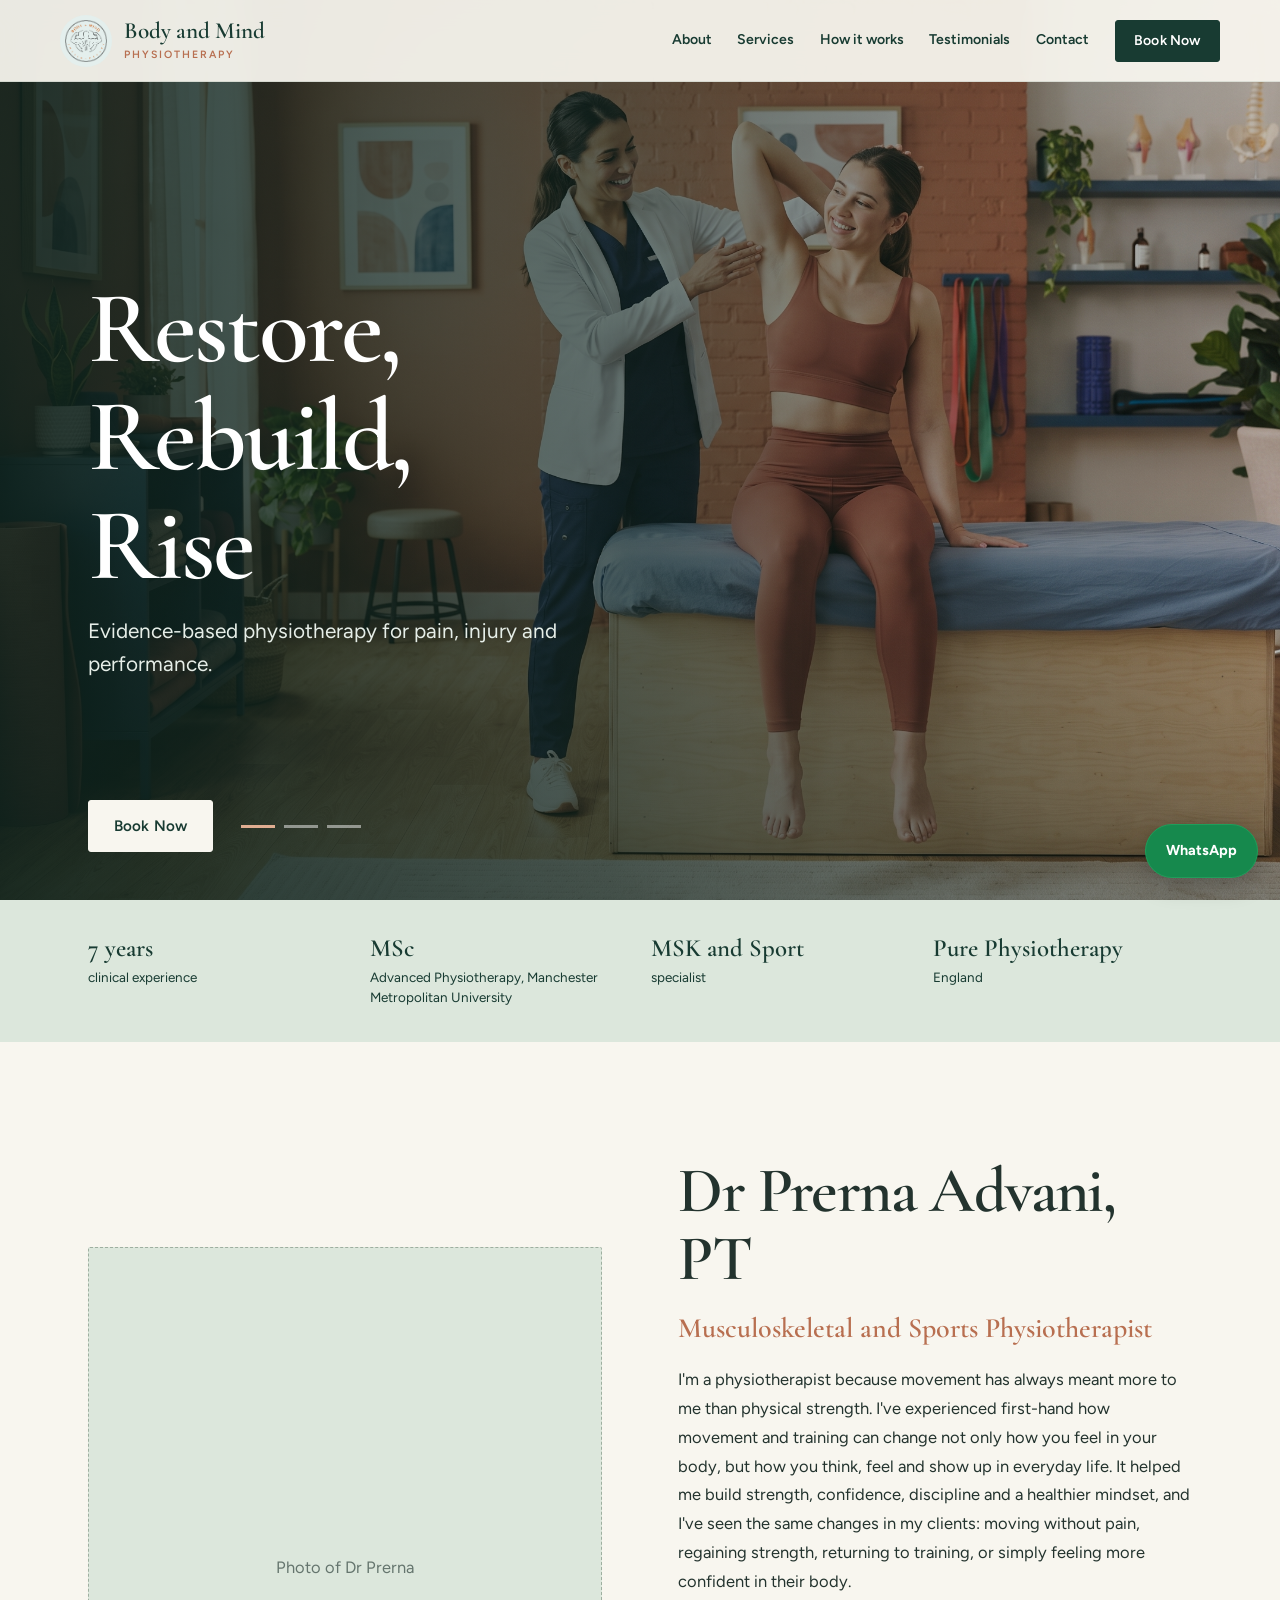
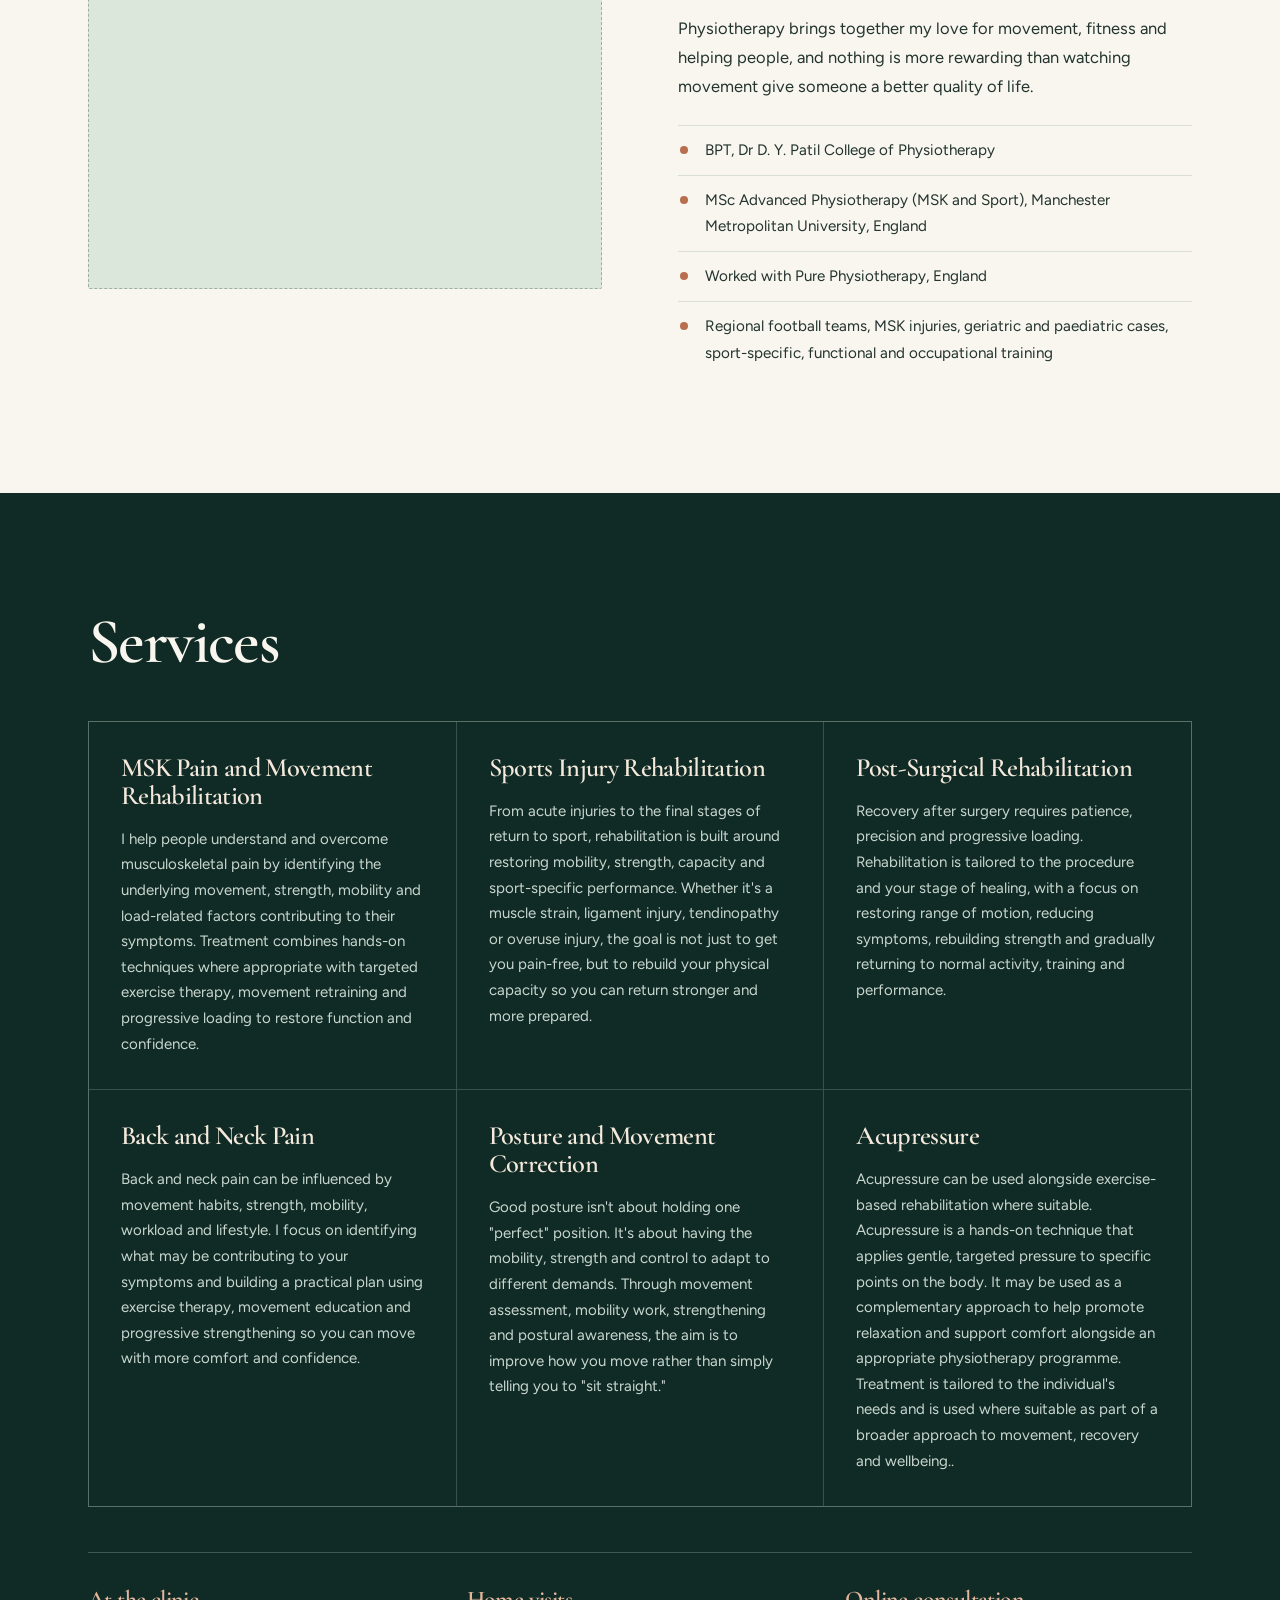
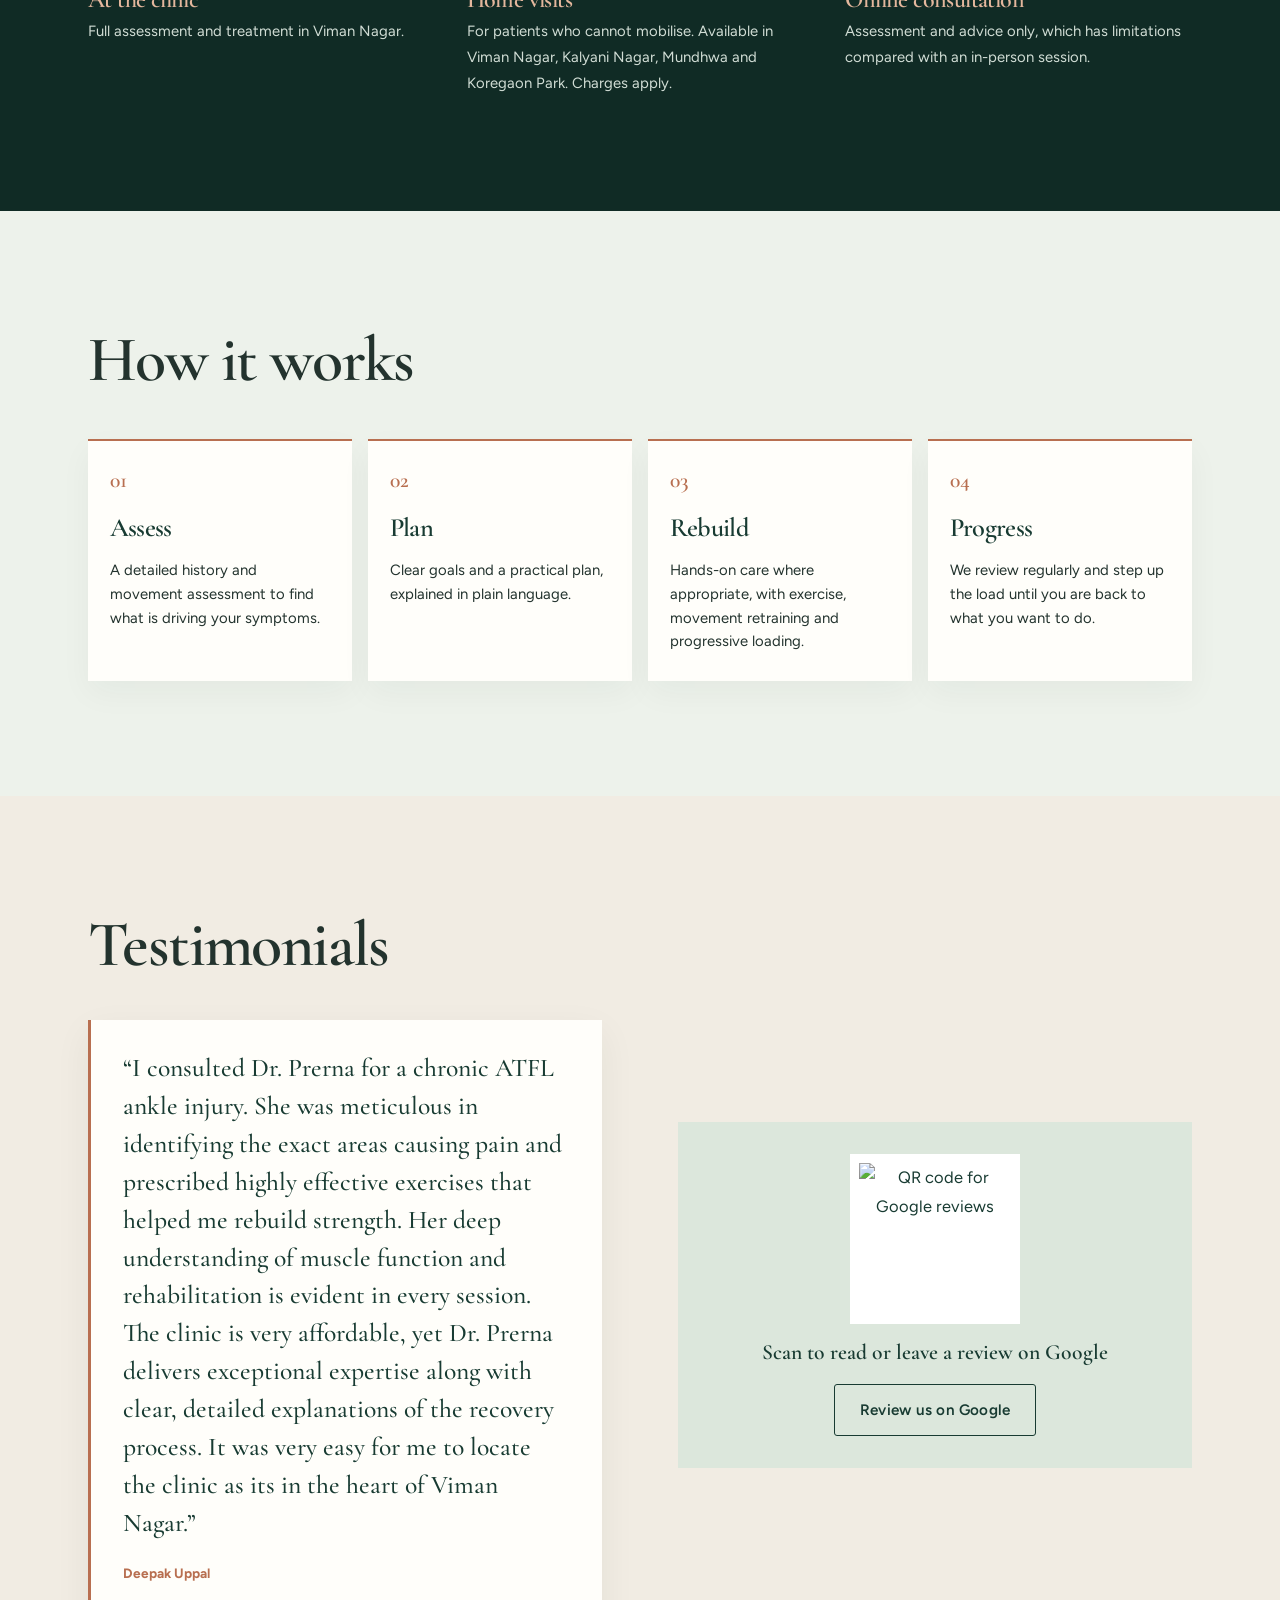
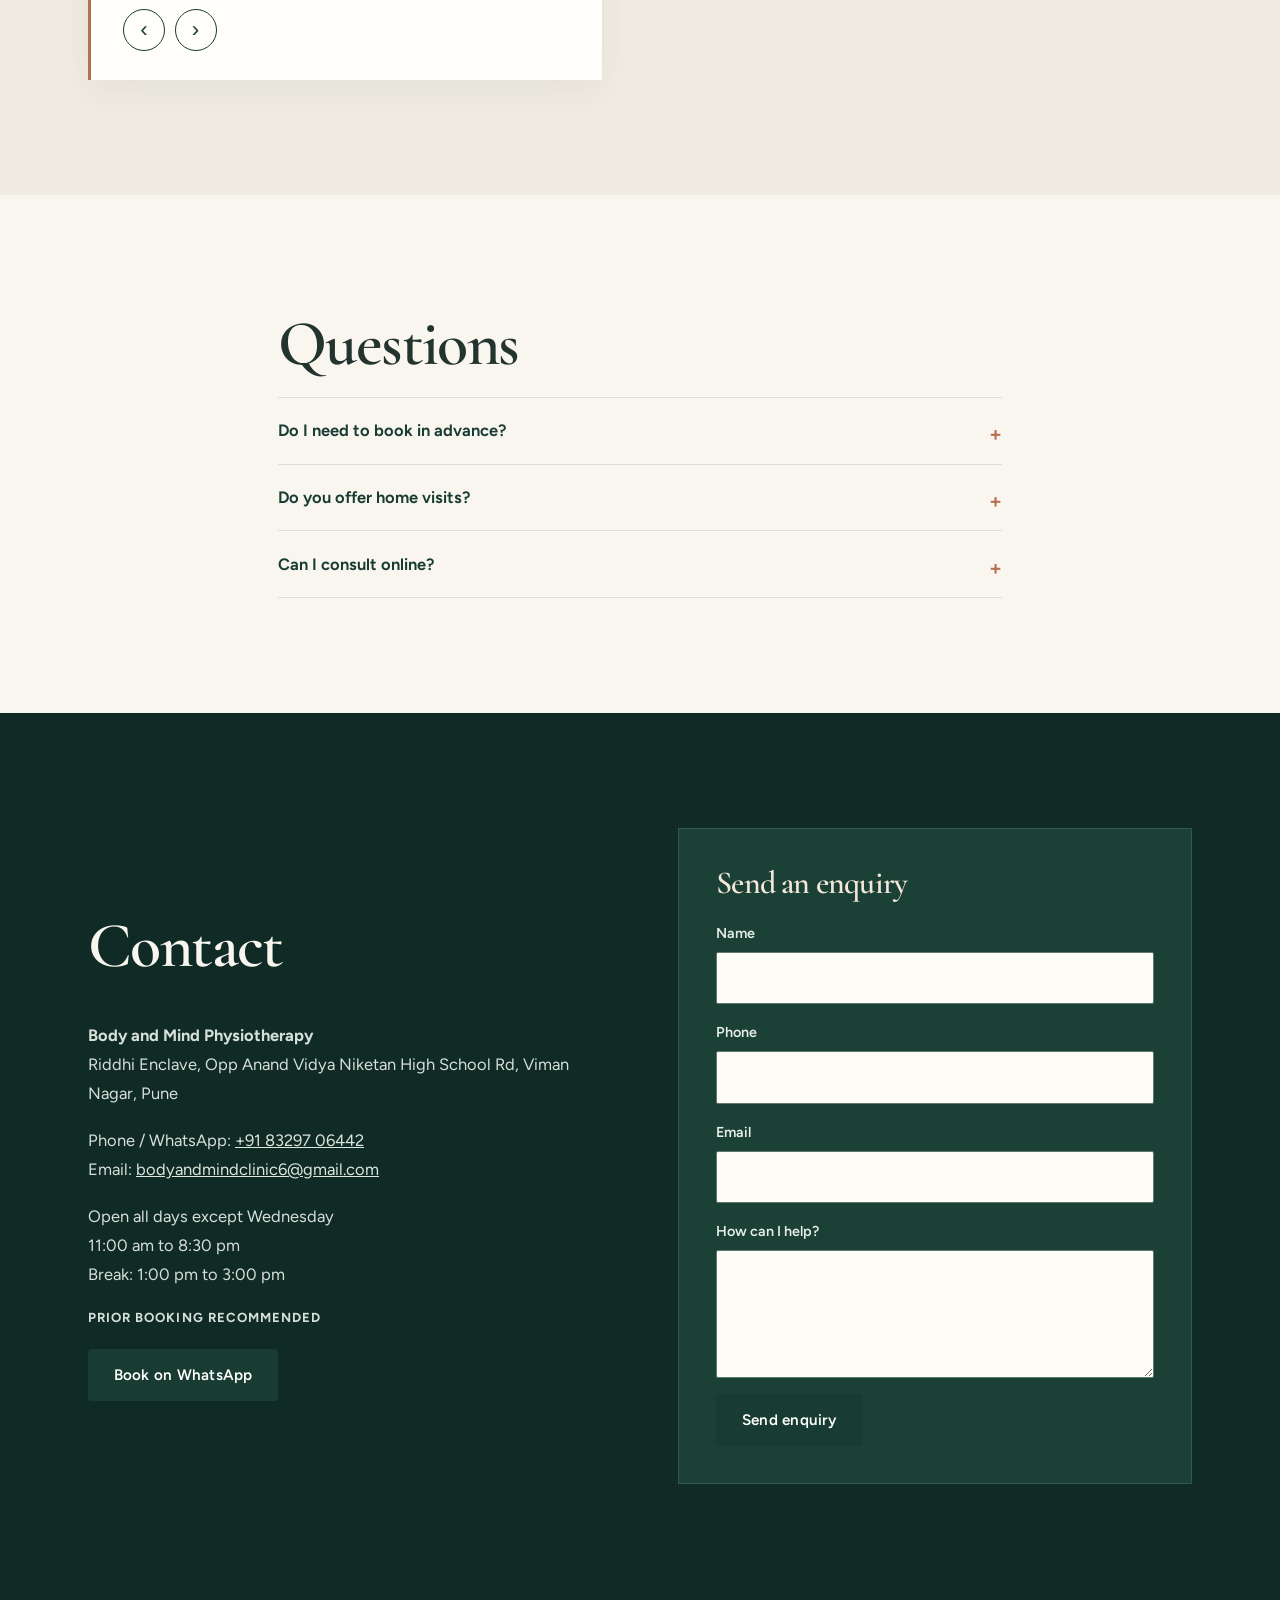
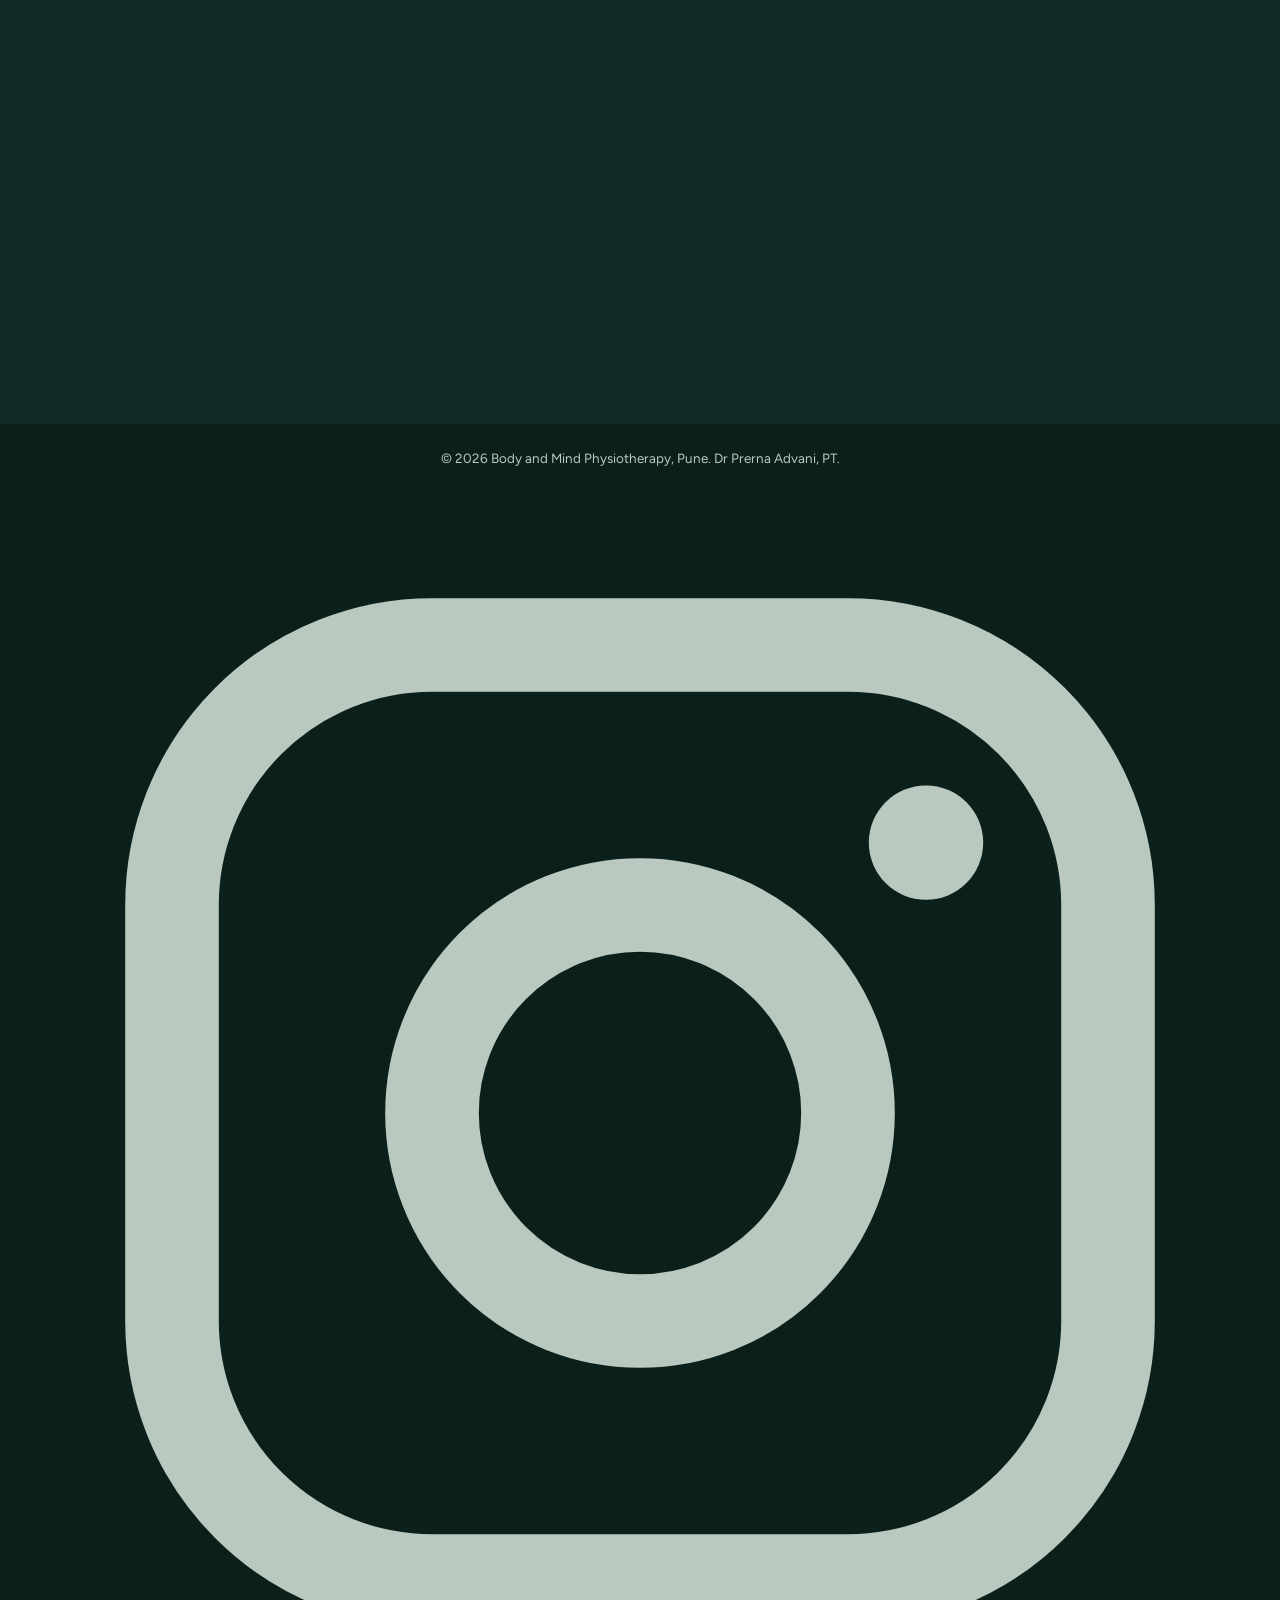
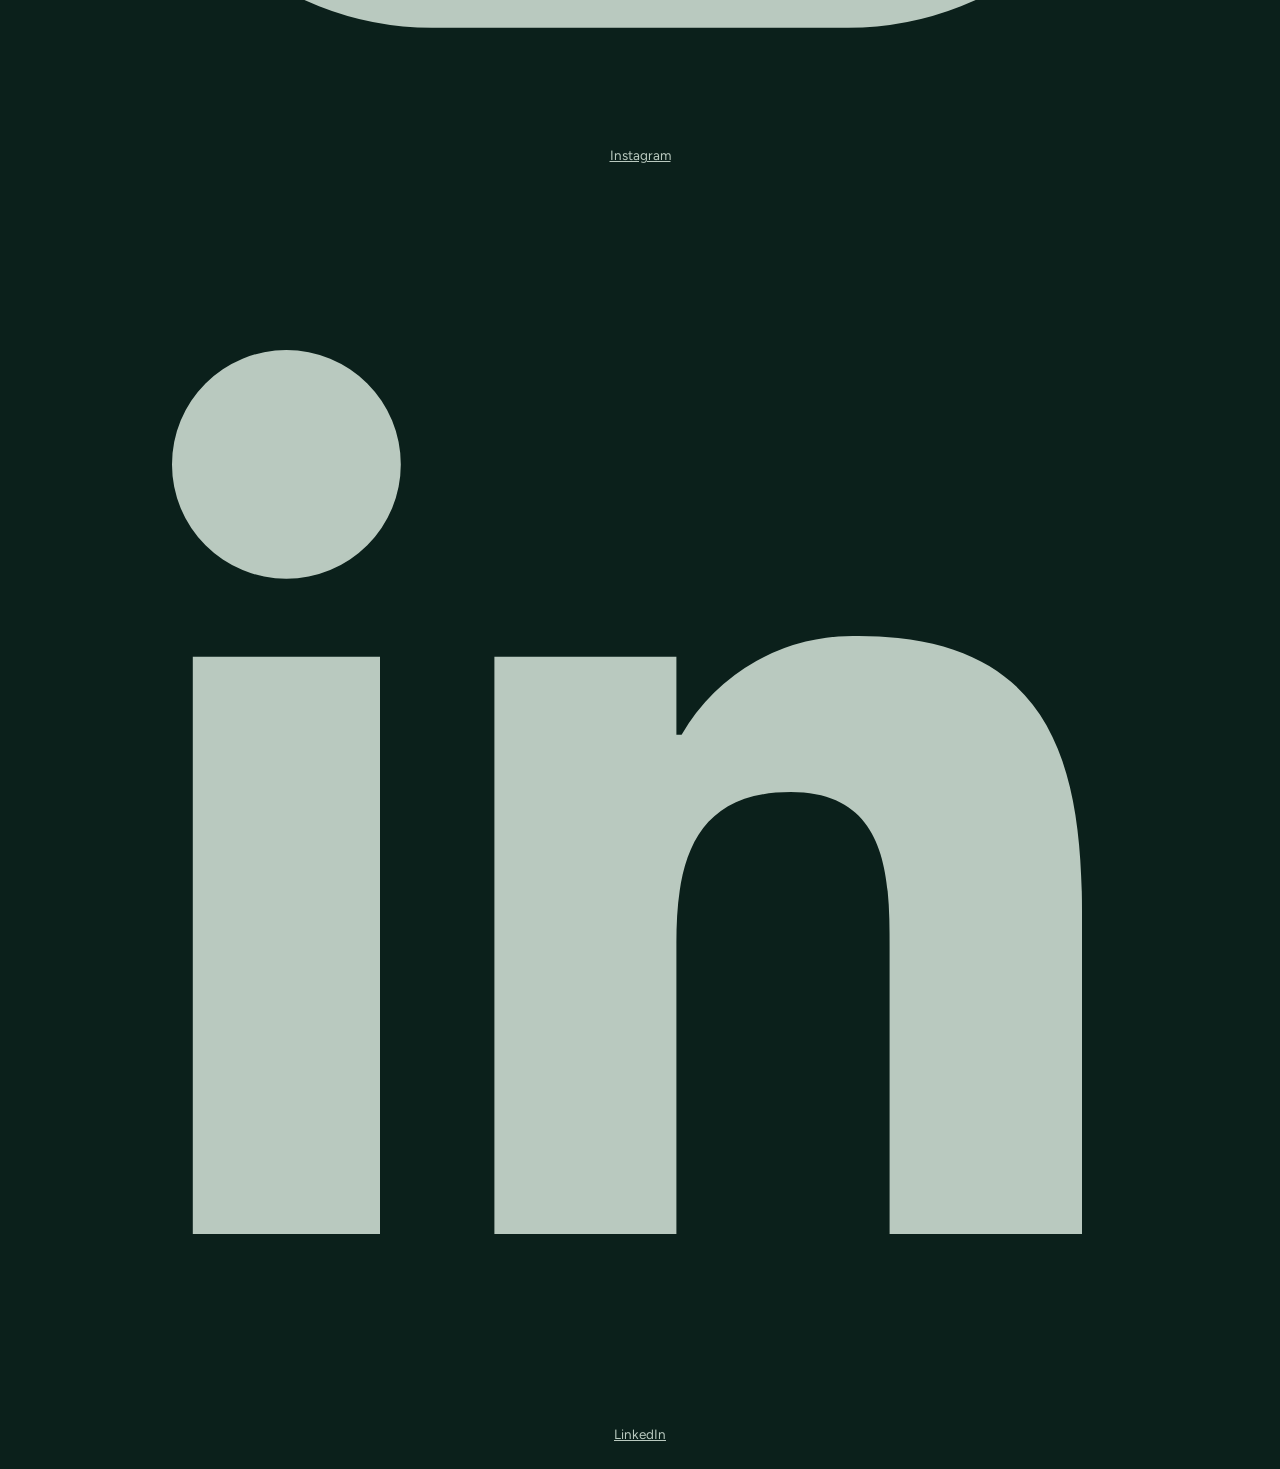
==== commit 830f2a6c: "Add Instagram and LinkedIn links to footer" ====
--- a/index.html
+++ b/index.html
@@ -142,7 +142,19 @@
   <div class="wrap map"><iframe title="Map to Body and Mind Physiotherapy" loading="lazy" src="https://maps.google.com/maps?q=Riddhi+Enclave+Viman+Nagar+Pune&amp;output=embed"></iframe></div>
 </section>
 
-<footer>&copy; <span id="yr"></span> Body and Mind Physiotherapy, Pune. Dr Prerna Advani, PT.</footer>
+<footer class="site-footer">
+  <p>&copy; <span id="yr"></span> Body and Mind Physiotherapy, Pune. Dr Prerna Advani, PT.</p>
+  <nav class="social-links" aria-label="Social media">
+    <a href="https://www.instagram.com/bodynmindphysiotherapy/" target="_blank" rel="noopener noreferrer" aria-label="Instagram">
+      <svg viewBox="0 0 24 24" aria-hidden="true"><rect x="3" y="3" width="18" height="18" rx="5" fill="none" stroke="currentColor" stroke-width="1.8"/><circle cx="12" cy="12" r="4" fill="none" stroke="currentColor" stroke-width="1.8"/><circle cx="17.5" cy="6.8" r="1.1" fill="currentColor"/></svg>
+      <span>Instagram</span>
+    </a>
+    <a href="https://www.linkedin.com/in/advaniprerna97/" target="_blank" rel="noopener noreferrer" aria-label="LinkedIn">
+      <svg viewBox="0 0 24 24" aria-hidden="true"><path fill="currentColor" d="M5.2 3.5a2.2 2.2 0 1 0 0 4.4 2.2 2.2 0 0 0 0-4.4ZM3.4 9.4H7v11.1H3.4V9.4Zm5.8 0h3.5v1.5h.1a3.8 3.8 0 0 1 3.4-1.9c3.6 0 4.3 2.3 4.3 5.3v6.2h-3.7V15c0-1.3 0-3-1.9-3s-2.2 1.4-2.2 2.9v5.6H9.2V9.4Z"/></svg>
+      <span>LinkedIn</span>
+    </a>
+  </nav>
+</footer>
 
 <a class="float wa-link" href="#" target="_blank" rel="noopener" aria-label="Book on WhatsApp">WhatsApp</a>
 <script src="main.js"></script>
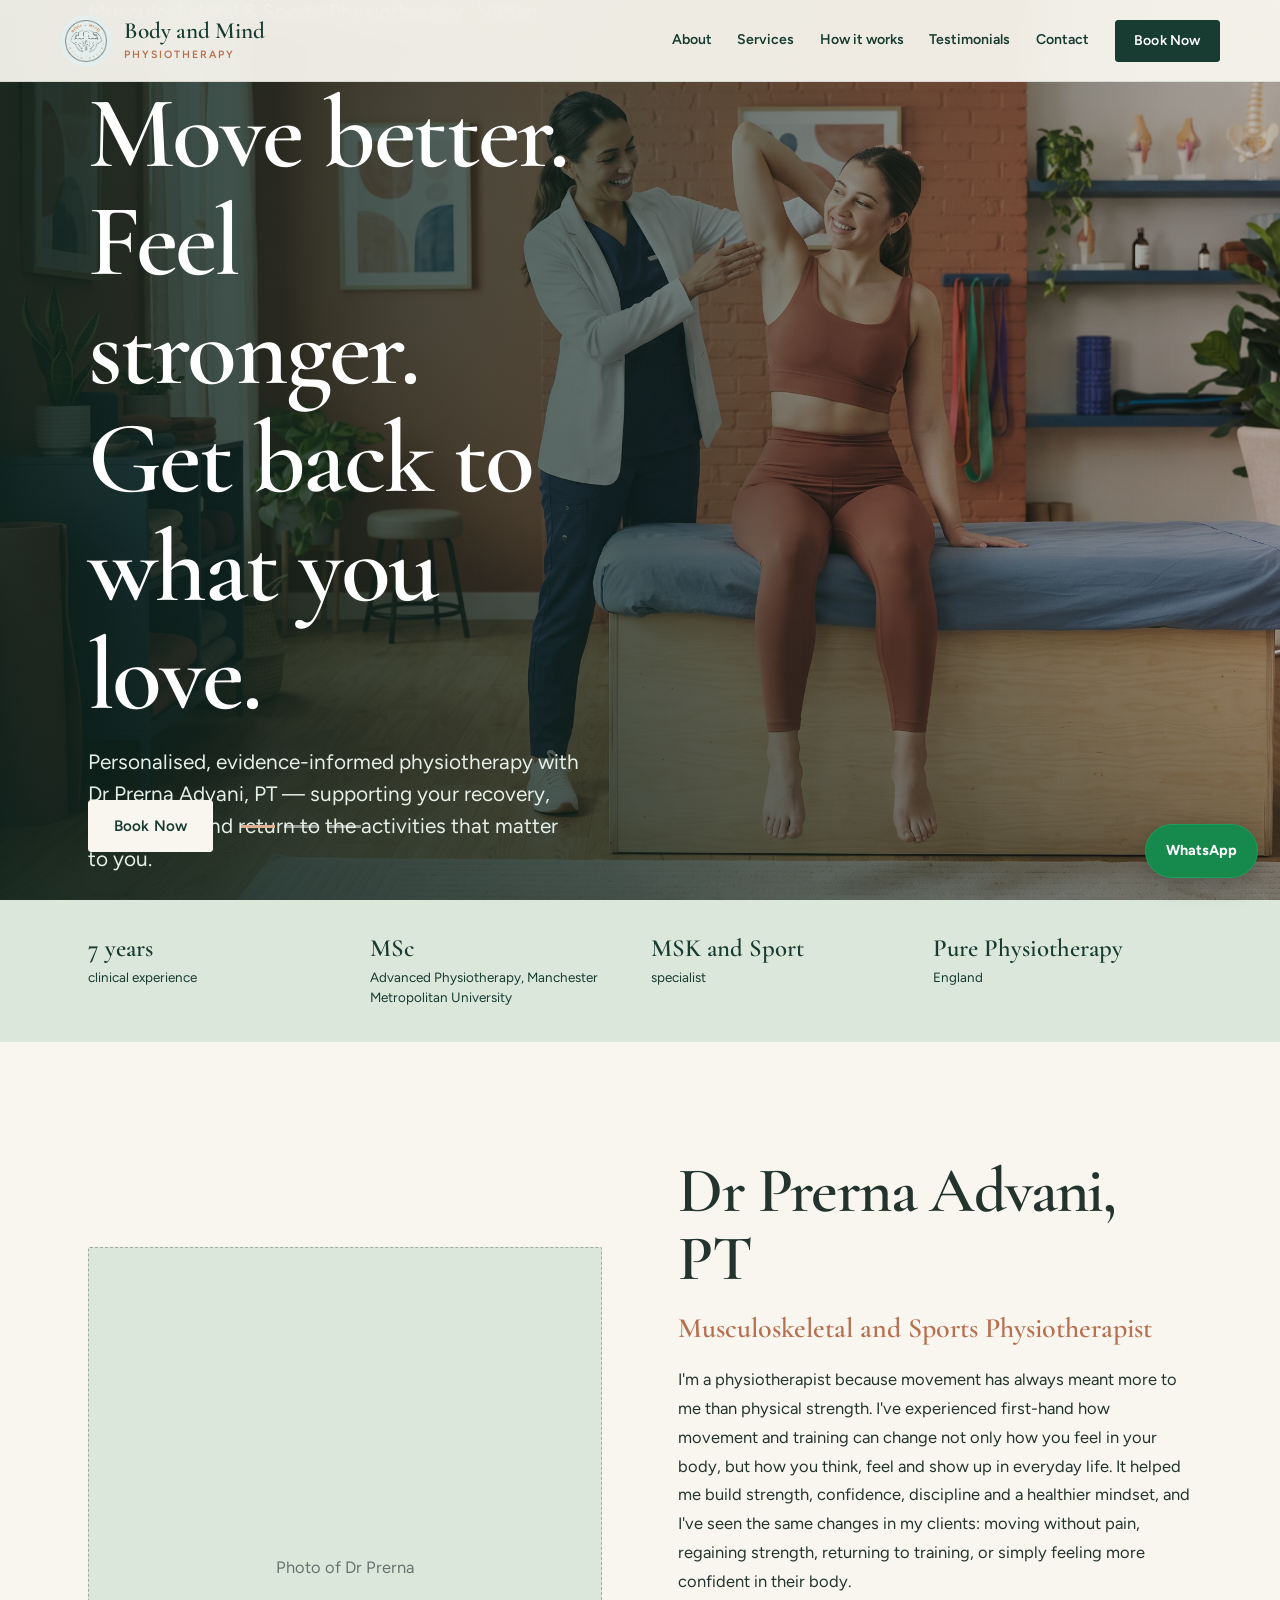
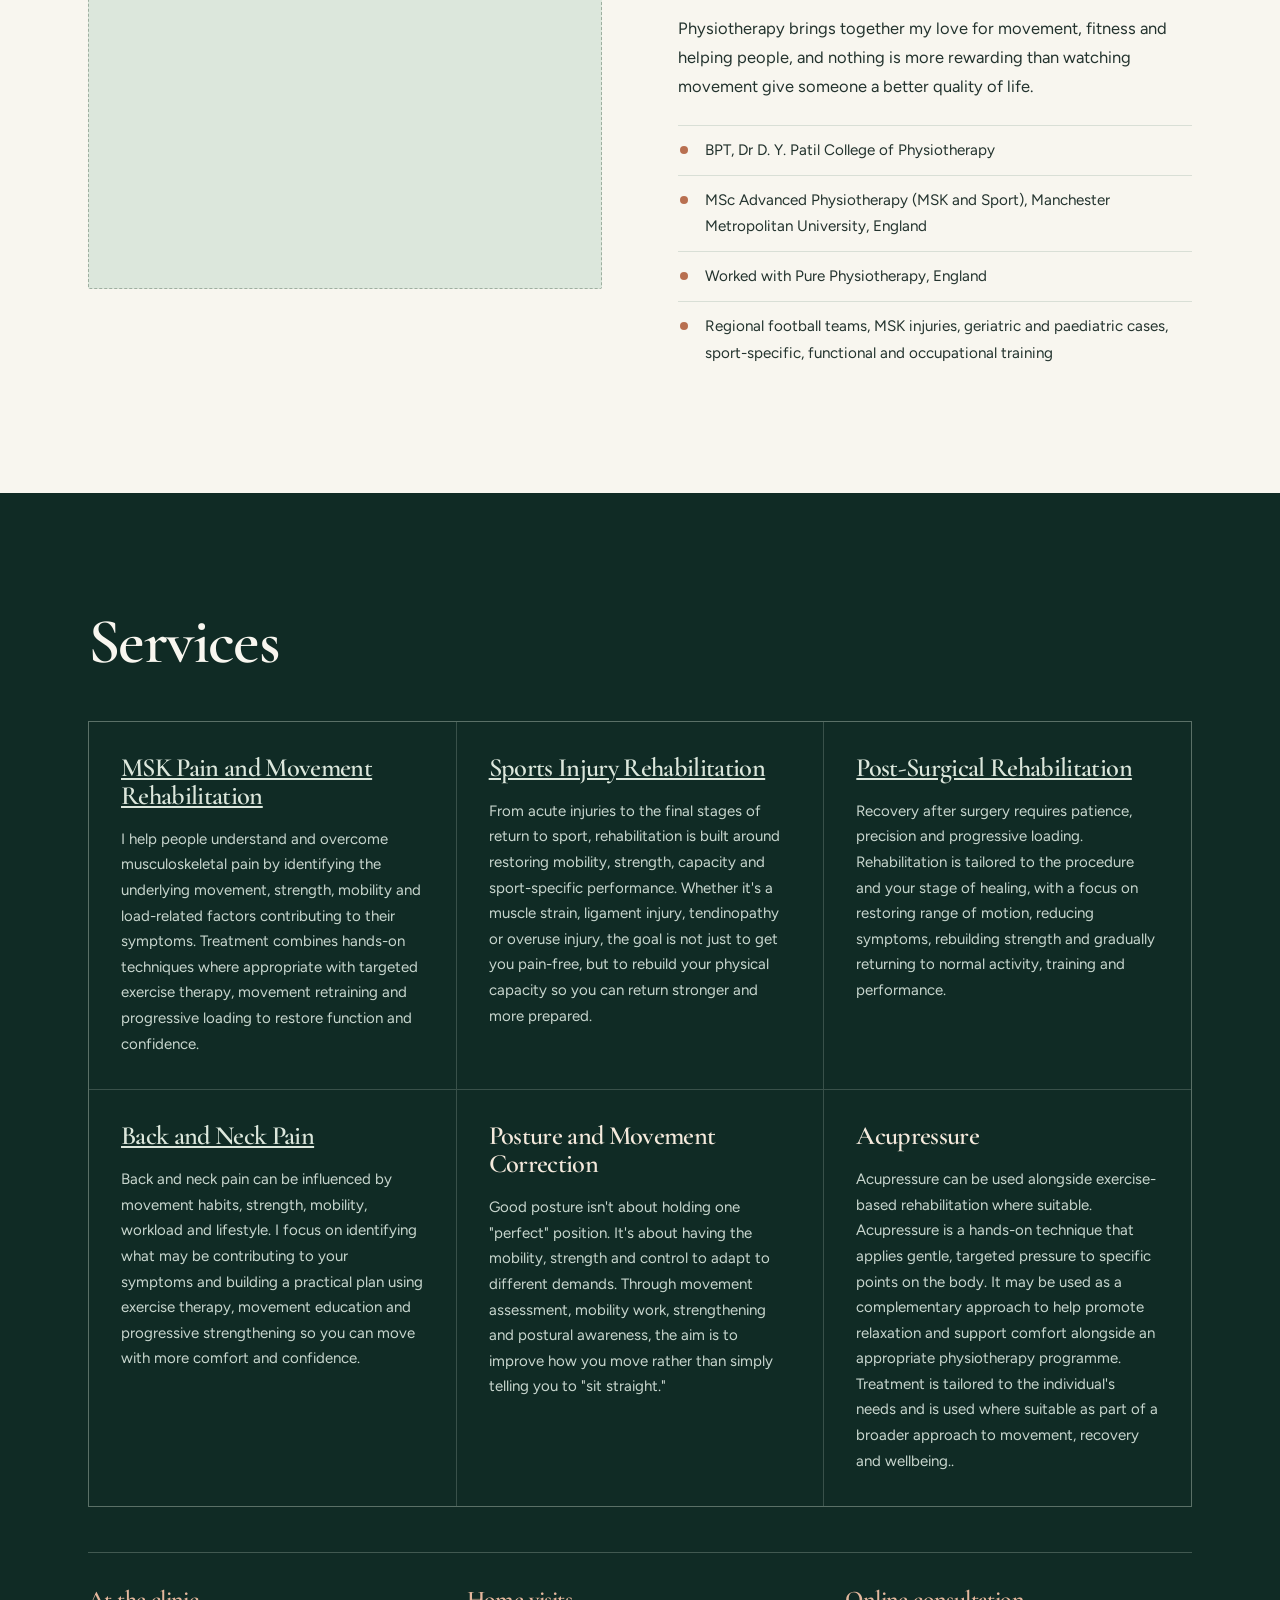
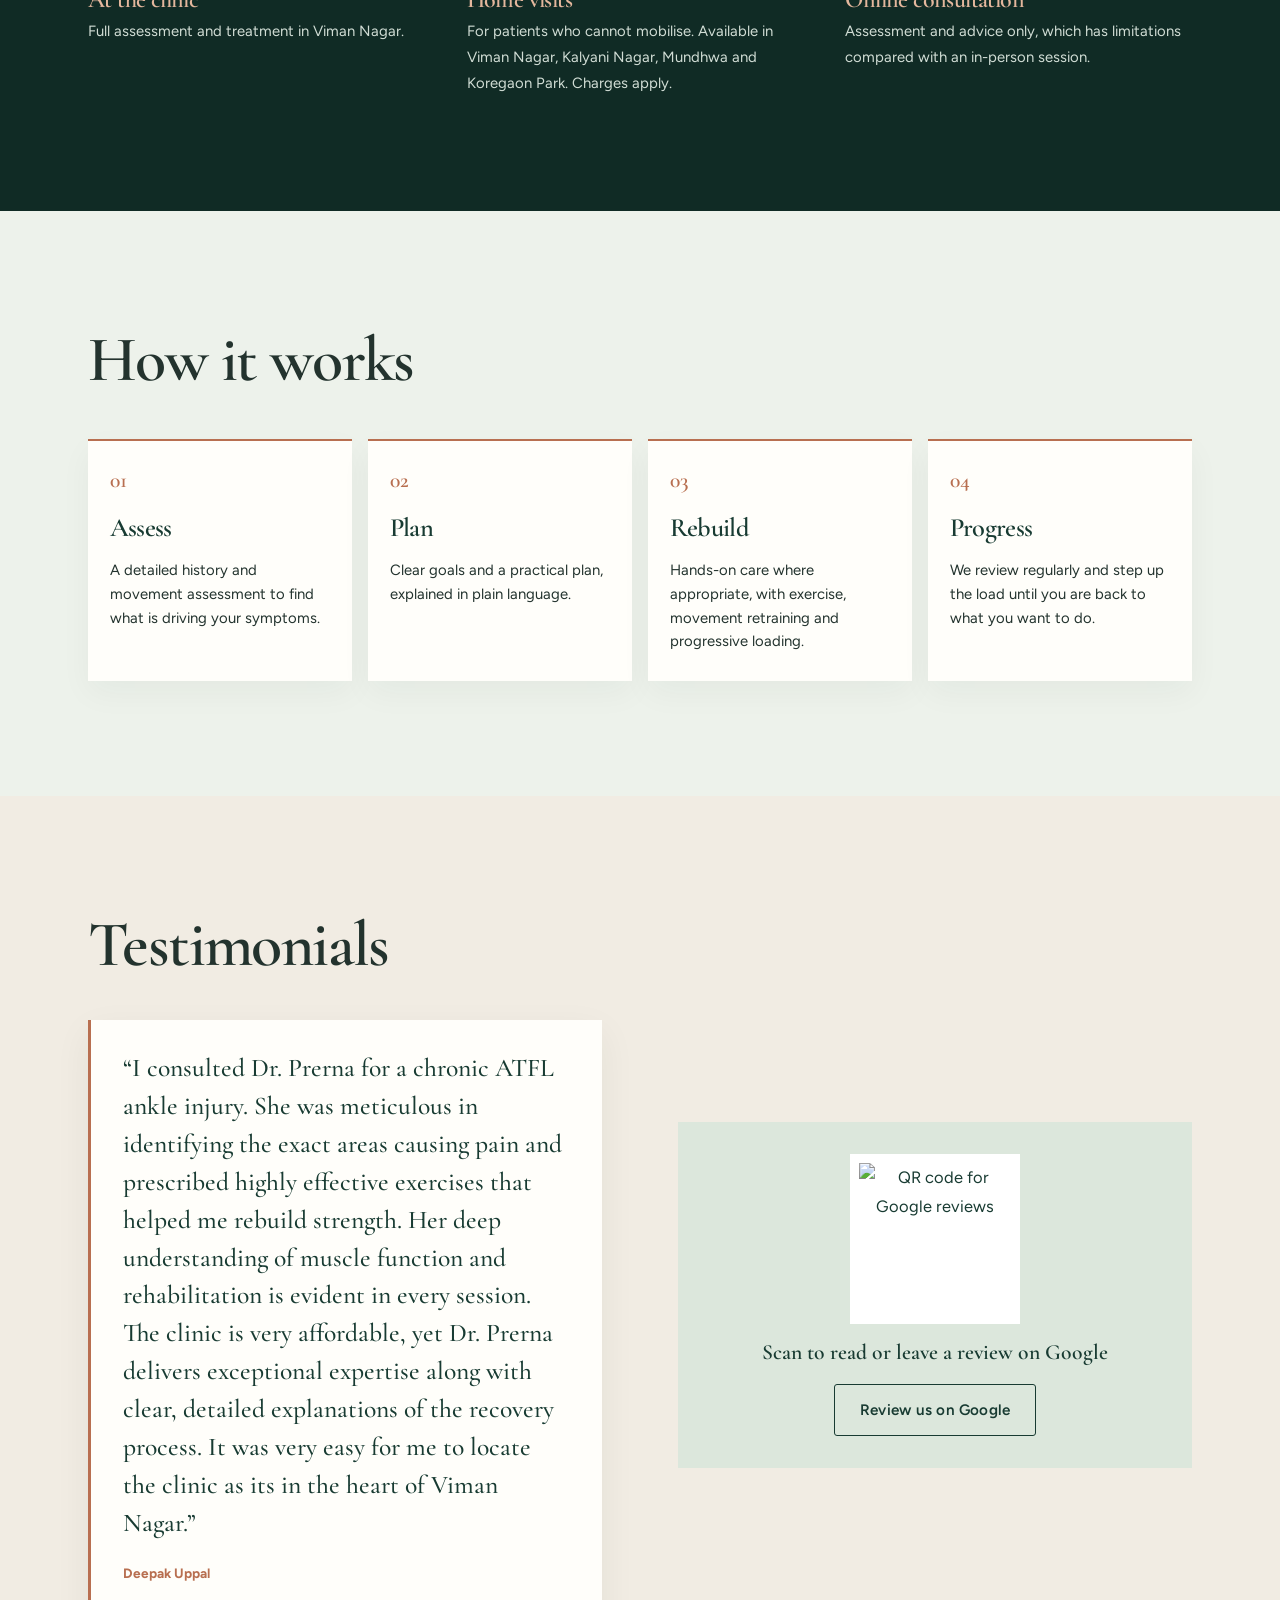
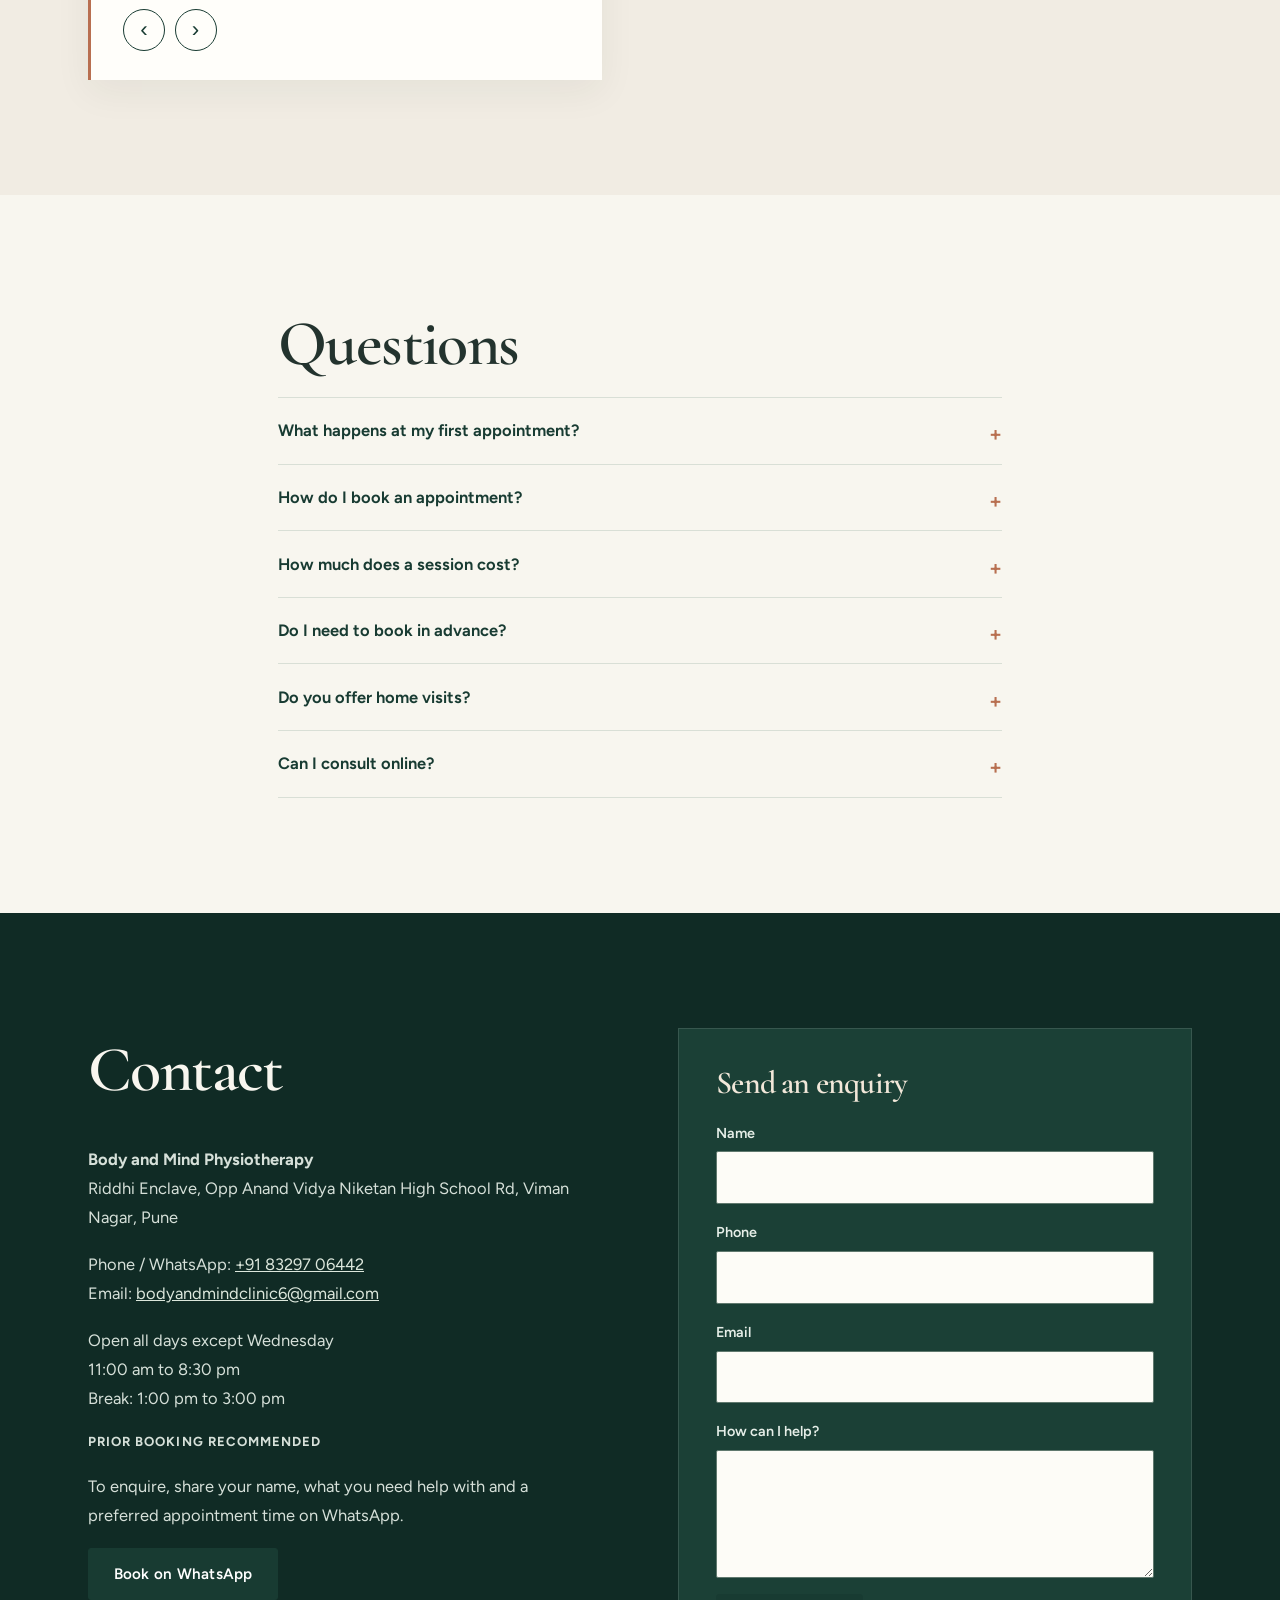
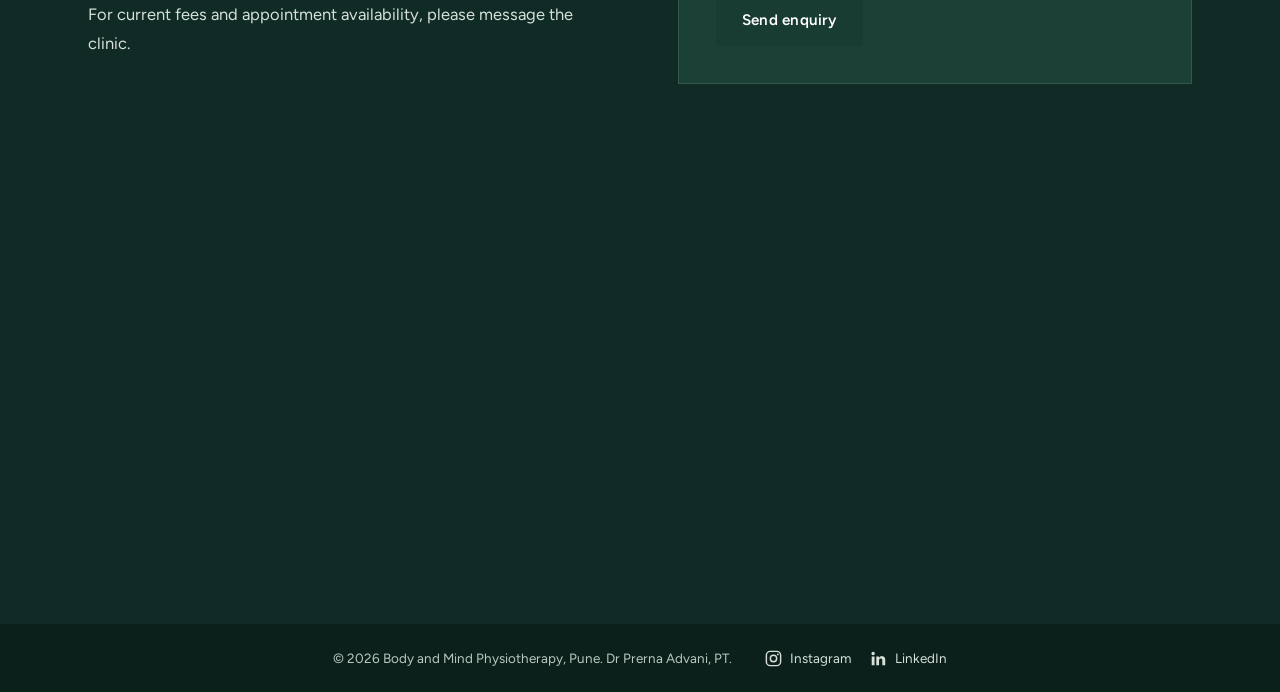
==== commit 5a0e60da: "Improve homepage messaging, booking guidance and local SEO" ====
--- a/index.html
+++ b/index.html
@@ -5,7 +5,11 @@
 <meta name="viewport" content="width=device-width, initial-scale=1">
 <meta name="theme-color" content="#183b32">
 <meta property="og:type" content="website">
+<meta property="og:url" content="https://bodyandmind.co.in/">
+<link rel="canonical" href="https://bodyandmind.co.in/">
 <meta name="twitter:card" content="summary_large_image">
+<meta name="twitter:title" content="Body and Mind Physiotherapy | Pune">
+<meta name="twitter:description" content="Personalised musculoskeletal and sports physiotherapy in Viman Nagar, Pune. Book an assessment with Dr Prerna Advani, PT.">
 <title>Body and Mind Physiotherapy | Physiotherapist in Viman Nagar, Pune</title>
 <meta name="description" content="Dr Prerna Advani, PT. MSK and sports physiotherapy in Viman Nagar, Pune. Sports injury rehab, post-surgical rehab, back and neck pain, posture correction. Clinic, home visits and online assessment.">
 <meta name="keywords" content="physiotherapist in Pune, physiotherapy Viman Nagar, sports physiotherapy Pune, back pain physiotherapy, post surgical rehab Pune">
@@ -18,7 +22,7 @@
 <link href="https://fonts.googleapis.com/css2?family=Cormorant+Garamond:wght@500;600;700&family=Figtree:wght@400;500;600&display=swap" rel="stylesheet">
 <link rel="stylesheet" href="style.css">
 <script type="application/ld+json">
-{"@context":"https://schema.org","@type":"Physiotherapy","name":"Body and Mind Physiotherapy","telephone":"+918329706442","email":"bodyandmindclinic6@gmail.com","address":{"@type":"PostalAddress","streetAddress":"Riddhi Enclave, Opp Anand Vidya Niketan High School Rd, Viman Nagar","addressLocality":"Pune","addressRegion":"Maharashtra","addressCountry":"IN"},"openingHours":"Mo,Tu,Th,Fr,Sa,Su 11:00-13:00, Mo,Tu,Th,Fr,Sa,Su 15:00-20:30"}
+{"@context":"https://schema.org","@type":"MedicalBusiness","name":"Body and Mind Physiotherapy","url":"https://bodyandmind.co.in/","telephone":"+918329706442","email":"bodyandmindclinic6@gmail.com","medicalSpecialty":"Physiotherapy","sameAs":["https://www.instagram.com/bodynmindphysiotherapy/","https://www.linkedin.com/in/advaniprerna97/"],"address":{"@type":"PostalAddress","streetAddress":"Riddhi Enclave, Opp Anand Vidya Niketan High School Rd, Viman Nagar","addressLocality":"Pune","addressRegion":"Maharashtra","addressCountry":"IN"},"openingHours":"Mo,Tu,Th,Fr,Sa,Su 11:00-13:00, Mo,Tu,Th,Fr,Sa,Su 15:00-20:30","areaServed":["Viman Nagar","Kalyani Nagar","Mundhwa","Koregaon Park","Pune"]}
 </script>
 </head>
 <body>
@@ -33,7 +37,7 @@
 </header>
 
 <section class="hero" id="top">
-  <div class="slide on" style="--img:url(assets/Physio2.png)"><div class="inner"><h1>Restore, Rebuild, Rise</h1><p>Evidence-based physiotherapy for pain, injury and performance.</p></div></div>
+  <div class="slide on" style="--img:url(assets/Physio2.png)"><div class="inner"><p class="hero-kicker">Musculoskeletal &amp; Sports Physiotherapy · Viman Nagar, Pune</p><h1>Move better. Feel stronger. Get back to what you love.</h1><p>Personalised, evidence-informed physiotherapy with Dr Prerna Advani, PT — supporting your recovery, confidence and return to the activities that matter to you.</p><p class="hero-note">Clinic appointments · Home visits in selected areas · Online advice</p></div></div>
   <div class="slide" style="--img:url(assets/17f6b4fa-5dd7-4993-b65f-cd61261b6d93.jpeg)"><div class="inner"><h1>Show up, Work out, Level Up</h1><p>Progressive rehabilitation that gets you back to training stronger.</p></div></div>
   <div class="slide" style="--img:url(assets/Physio5.png)"><div class="inner"><h1>Own pace, Own race, Own time</h1><p>A plan built around your body, your goals and your recovery.</p></div></div>
   <div class="hero-ui"><a class="btn wa-link" href="#" target="_blank" rel="noopener">Book Now</a><div class="dots"></div></div>
@@ -68,10 +72,10 @@
   <div class="wrap">
     <h2>Services</h2>
     <div class="cards">
-      <article><h3>MSK Pain and Movement Rehabilitation</h3><p>I help people understand and overcome musculoskeletal pain by identifying the underlying movement, strength, mobility and load-related factors contributing to their symptoms. Treatment combines hands-on techniques where appropriate with targeted exercise therapy, movement retraining and progressive loading to restore function and confidence.</p></article>
-      <article><h3>Sports Injury Rehabilitation</h3><p>From acute injuries to the final stages of return to sport, rehabilitation is built around restoring mobility, strength, capacity and sport-specific performance. Whether it's a muscle strain, ligament injury, tendinopathy or overuse injury, the goal is not just to get you pain-free, but to rebuild your physical capacity so you can return stronger and more prepared.</p></article>
-      <article><h3>Post-Surgical Rehabilitation</h3><p>Recovery after surgery requires patience, precision and progressive loading. Rehabilitation is tailored to the procedure and your stage of healing, with a focus on restoring range of motion, reducing symptoms, rebuilding strength and gradually returning to normal activity, training and performance.</p></article>
-      <article><h3>Back and Neck Pain</h3><p>Back and neck pain can be influenced by movement habits, strength, mobility, workload and lifestyle. I focus on identifying what may be contributing to your symptoms and building a practical plan using exercise therapy, movement education and progressive strengthening so you can move with more comfort and confidence.</p></article>
+      <article><h3><a href="musculoskeletal-physiotherapy-pune.html">MSK Pain and Movement Rehabilitation</a></h3><p>I help people understand and overcome musculoskeletal pain by identifying the underlying movement, strength, mobility and load-related factors contributing to their symptoms. Treatment combines hands-on techniques where appropriate with targeted exercise therapy, movement retraining and progressive loading to restore function and confidence.</p></article>
+      <article><h3><a href="sports-injury-physiotherapy-pune.html">Sports Injury Rehabilitation</a></h3><p>From acute injuries to the final stages of return to sport, rehabilitation is built around restoring mobility, strength, capacity and sport-specific performance. Whether it's a muscle strain, ligament injury, tendinopathy or overuse injury, the goal is not just to get you pain-free, but to rebuild your physical capacity so you can return stronger and more prepared.</p></article>
+      <article><h3><a href="post-surgical-physiotherapy-pune.html">Post-Surgical Rehabilitation</a></h3><p>Recovery after surgery requires patience, precision and progressive loading. Rehabilitation is tailored to the procedure and your stage of healing, with a focus on restoring range of motion, reducing symptoms, rebuilding strength and gradually returning to normal activity, training and performance.</p></article>
+      <article><h3><a href="back-neck-pain-physiotherapy-pune.html">Back and Neck Pain</a></h3><p>Back and neck pain can be influenced by movement habits, strength, mobility, workload and lifestyle. I focus on identifying what may be contributing to your symptoms and building a practical plan using exercise therapy, movement education and progressive strengthening so you can move with more comfort and confidence.</p></article>
       <article><h3>Posture and Movement Correction</h3><p>Good posture isn't about holding one "perfect" position. It's about having the mobility, strength and control to adapt to different demands. Through movement assessment, mobility work, strengthening and postural awareness, the aim is to improve how you move rather than simply telling you to "sit straight."</p></article>
       <article><h3>Acupressure</h3><p>Acupressure can be used alongside exercise-based rehabilitation where suitable. Acupressure is a hands-on technique that applies gentle, targeted pressure to specific points on the body. It may be used as a complementary approach to help promote relaxation and support comfort alongside an appropriate physiotherapy programme. Treatment is tailored to the individual's needs and is used where suitable as part of a broader approach to movement, recovery and wellbeing..</p></article>
     </div>
@@ -113,6 +117,9 @@
 <section class="sec blue" id="faq">
   <div class="wrap narrow">
     <h2>Questions</h2>
+    <details><summary>What happens at my first appointment?</summary><p>Your first visit generally begins with a conversation about your symptoms, health history and goals, followed by an appropriate physical and movement assessment. We will discuss the findings and agree on a plan together. Please bring relevant reports, scans or referral notes if you have them.</p></details>
+    <details><summary>How do I book an appointment?</summary><p>Message us on WhatsApp with your name, the main concern you would like help with and your preferred day or time. We will get back to you to discuss availability.</p></details>
+    <details><summary>How much does a session cost?</summary><p>Please contact the clinic directly for current consultation and home-visit fees. Charges may vary by appointment type and location.</p></details>
     <details><summary>Do I need to book in advance?</summary><p>Yes, prior booking is recommended so you get a full, unhurried session.</p></details>
     <details><summary>Do you offer home visits?</summary><p>Yes, for patients who cannot mobilise, in Viman Nagar, Kalyani Nagar, Mundhwa and Koregaon Park. Charges apply.</p></details>
     <details><summary>Can I consult online?</summary><p>Yes. Online sessions cover assessment and advice only and have limitations, so some conditions will need an in-person visit.</p></details>
@@ -127,7 +134,9 @@
       <p>Phone / WhatsApp: <a href="tel:+918329706442">+91 83297 06442</a><br>Email: <a href="mailto:bodyandmindclinic6@gmail.com">bodyandmindclinic6@gmail.com</a></p>
       <p>Open all days except Wednesday<br>11:00 am to 8:30 pm<br>Break: 1:00 pm to 3:00 pm</p>
       <p class="strong">PRIOR BOOKING RECOMMENDED</p>
+      <p class="booking-hint">To enquire, share your name, what you need help with and a preferred appointment time on WhatsApp.</p>
       <a class="btn wa-link" href="#" target="_blank" rel="noopener">Book on WhatsApp</a>
+      <p class="small-note">For current fees and appointment availability, please message the clinic.</p>
     </div>
     <form action="https://formspree.io/f/mvkkbdeo" method="POST">
       <h3>Send an enquiry</h3>
--- a/style.css
+++ b/style.css
@@ -172,3 +172,14 @@
  html{scroll-behavior:auto}
  *,*::before,*::after{transition-duration:.01ms!important;animation-duration:.01ms!important;animation-iteration-count:1!important}
 }
+
+
+/* Footer social links */
+.site-footer{display:flex;flex-wrap:wrap;align-items:center;justify-content:center;gap:.8rem 2rem;padding:1.4rem 1rem;background:#0b201b;color:#b9c9bf;text-align:center;font-size:.84rem}
+.site-footer p{margin:0}
+.social-links{display:flex;align-items:center;justify-content:center;gap:1.15rem}
+.social-links a{display:inline-flex;align-items:center;gap:.45rem;color:#d6e0d9;text-decoration:none;transition:color .2s ease}
+.social-links a:hover{color:#e4b79d}
+.social-links svg{width:19px;height:19px;flex:none}
+.social-links a:focus-visible{outline:2px solid #e4b79d;outline-offset:4px}
+@media(max-width:600px){.site-footer{flex-direction:column;gap:.8rem}}
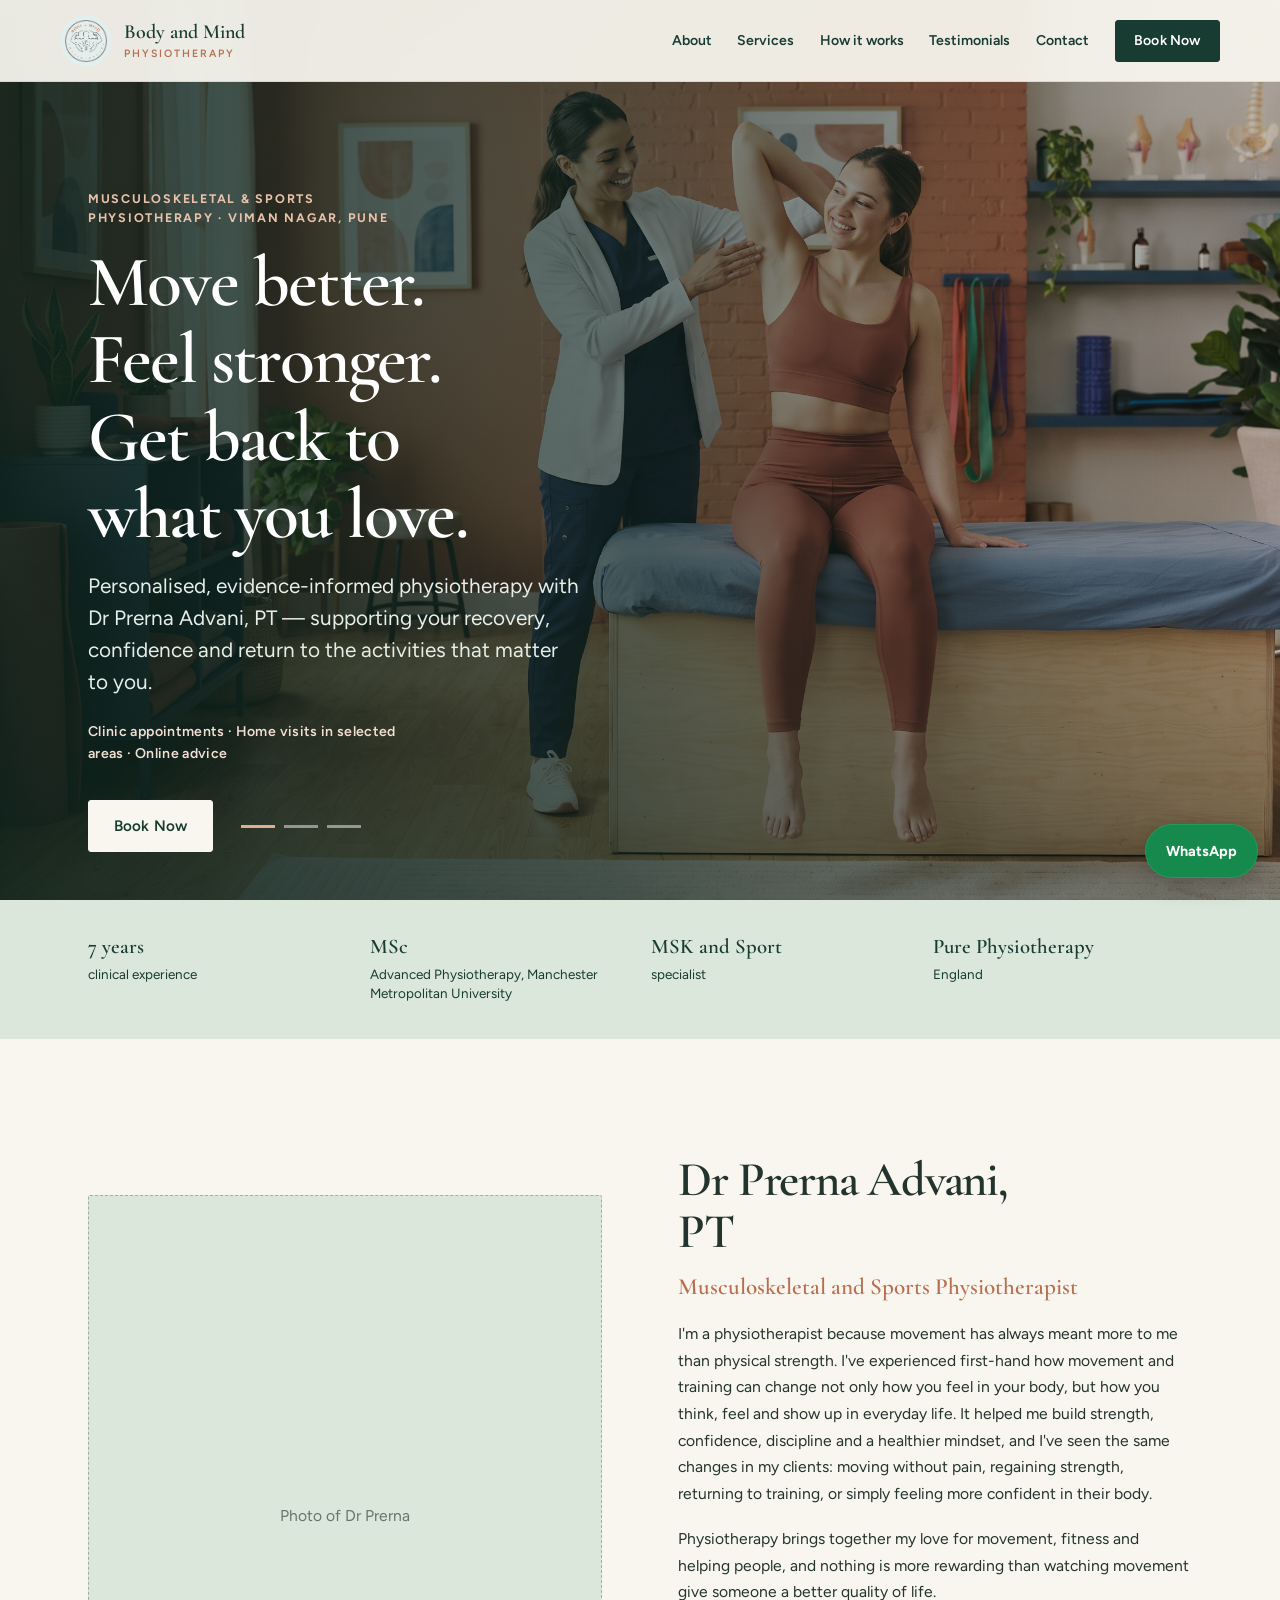
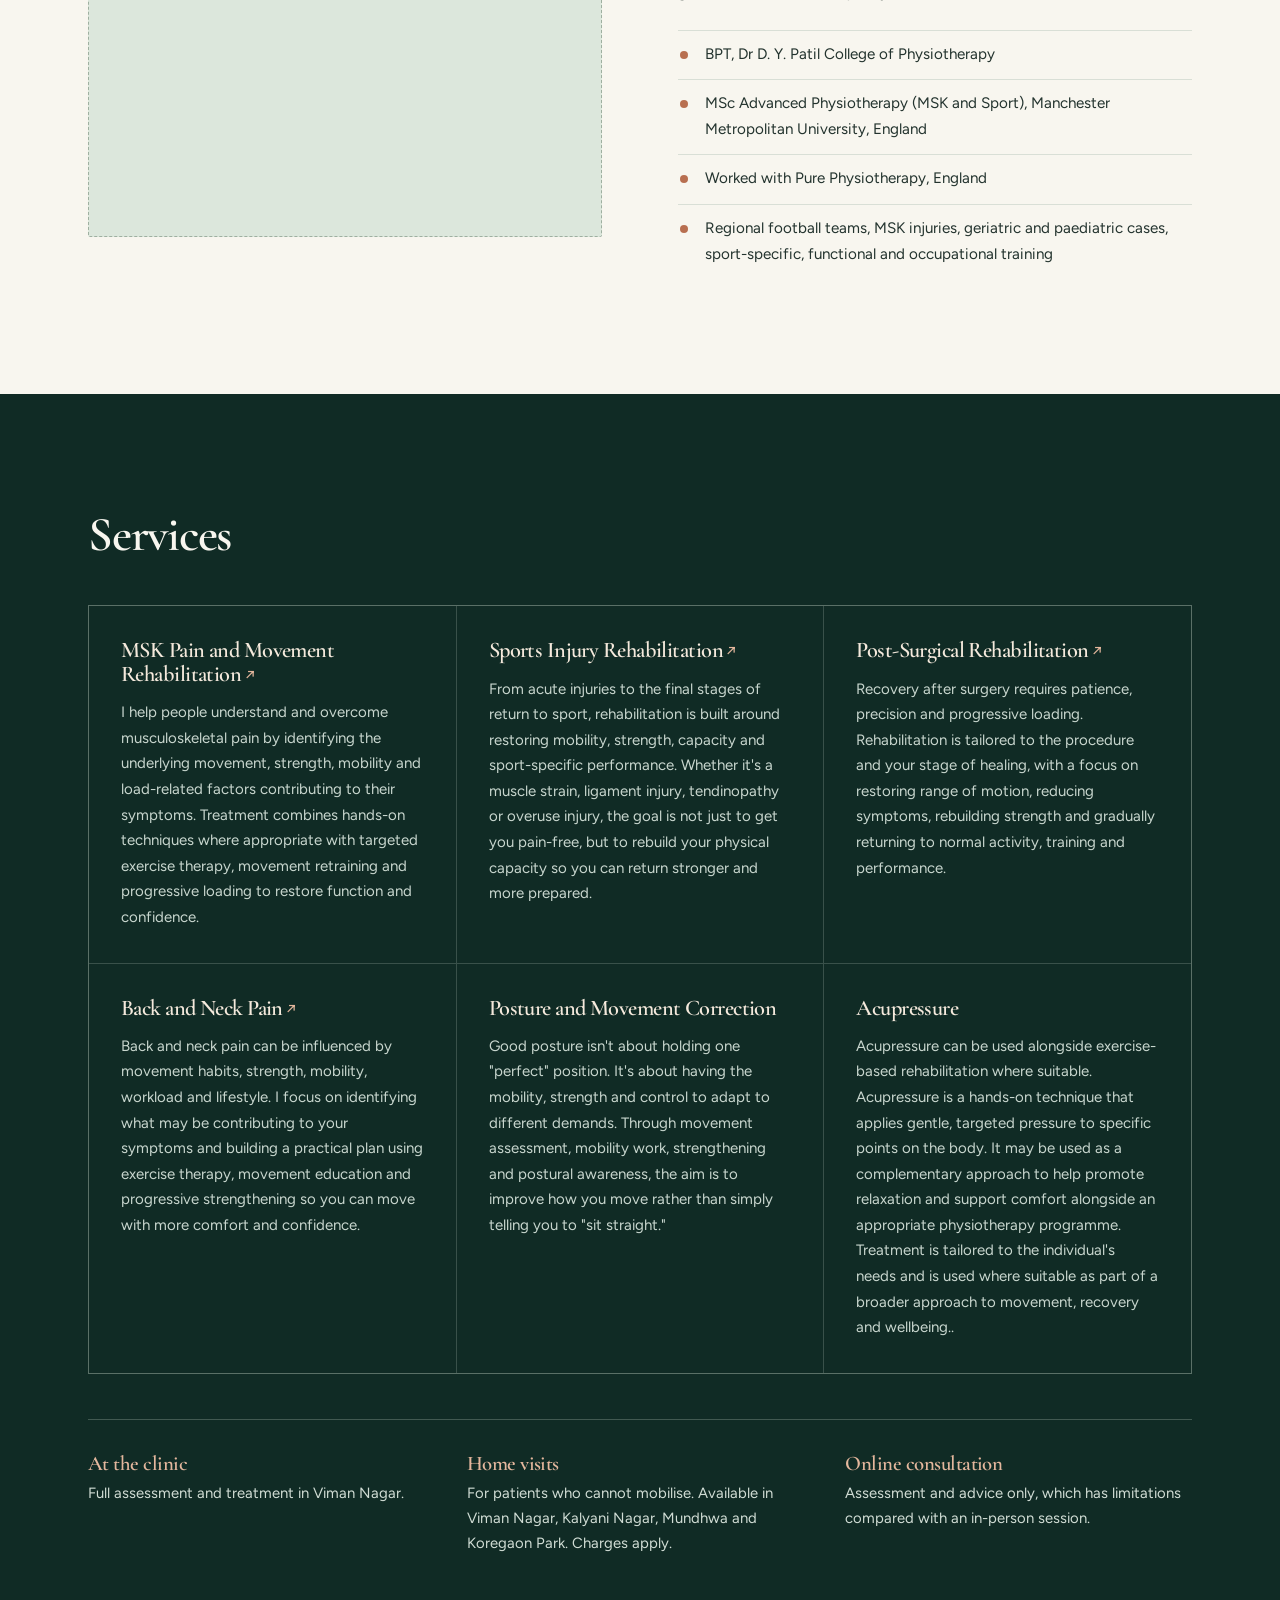
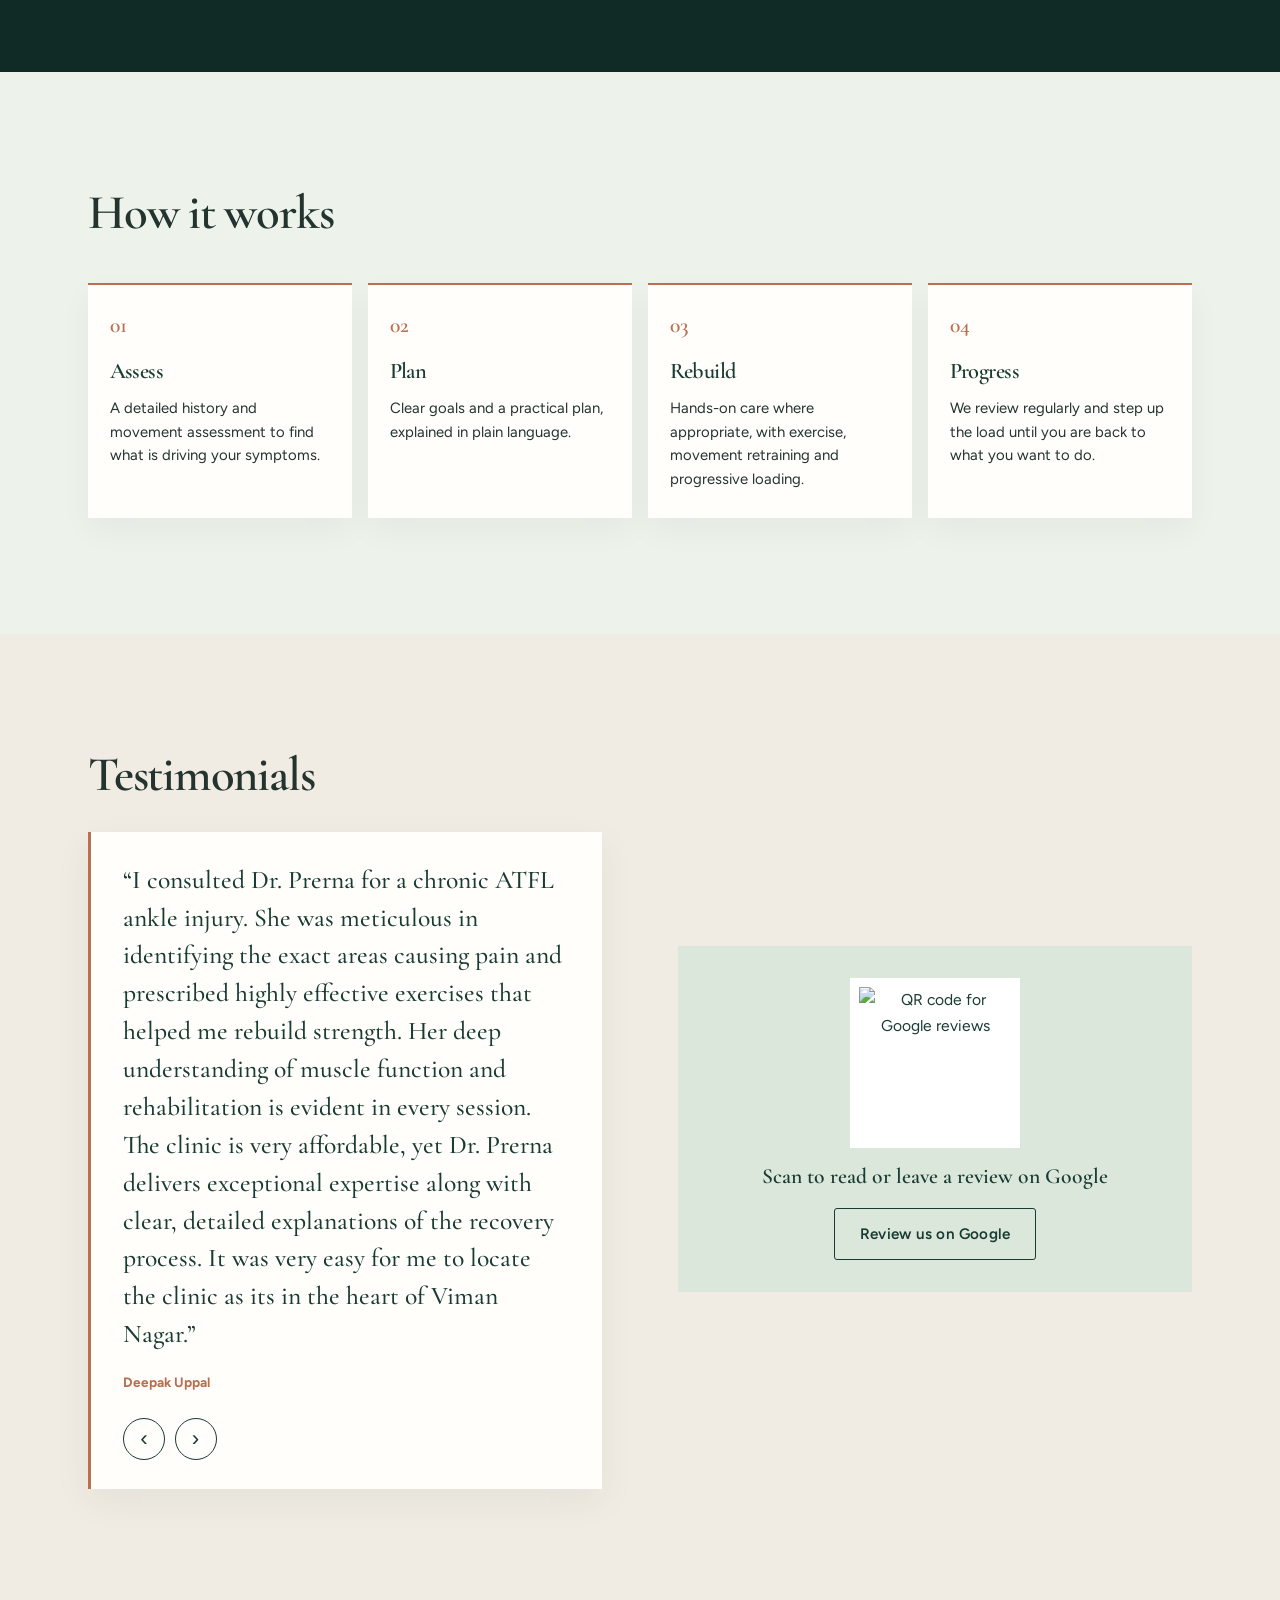
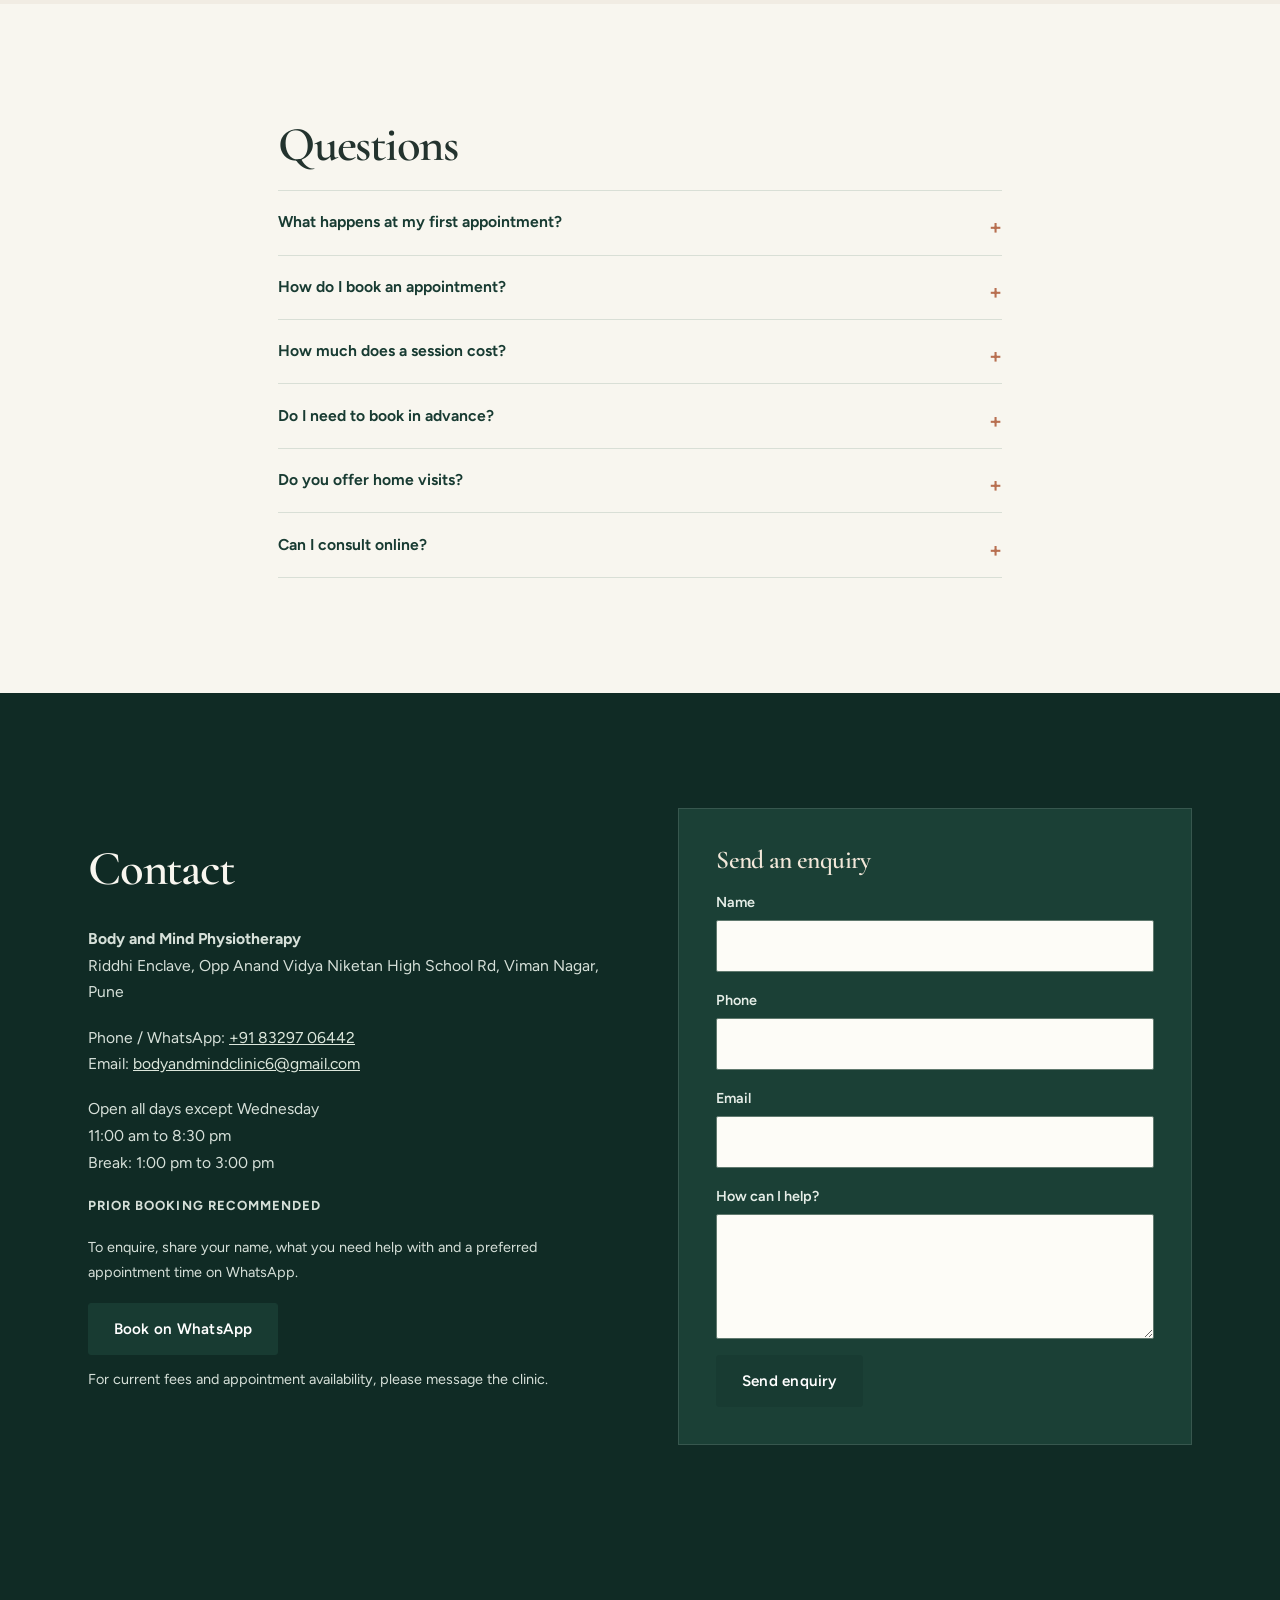
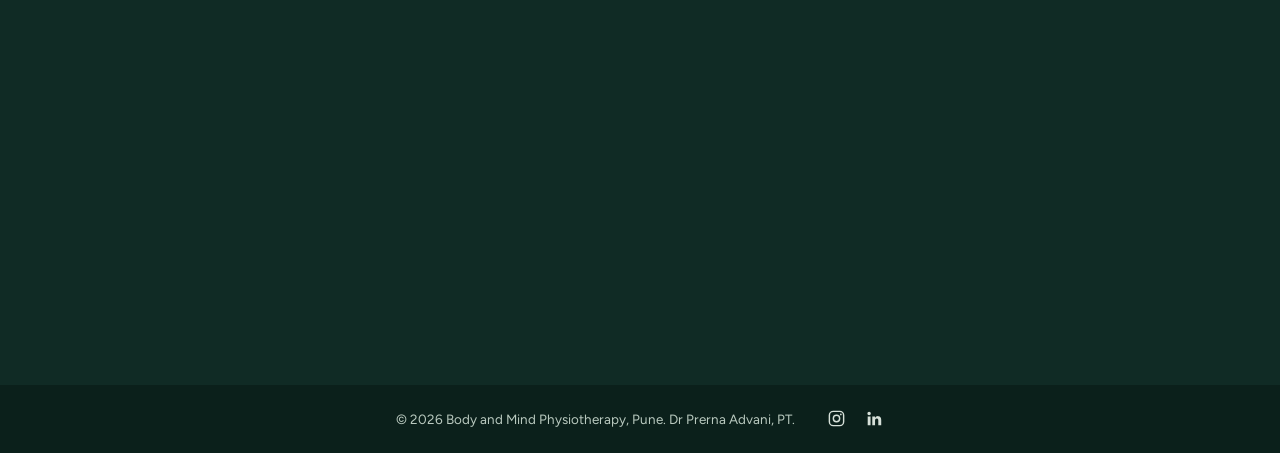
==== commit 04195899: "Use icon-only social links in homepage footer" ====
--- a/index.html
+++ b/index.html
@@ -156,11 +156,11 @@
   <nav class="social-links" aria-label="Social media">
     <a href="https://www.instagram.com/bodynmindphysiotherapy/" target="_blank" rel="noopener noreferrer" aria-label="Instagram">
       <svg viewBox="0 0 24 24" aria-hidden="true"><rect x="3" y="3" width="18" height="18" rx="5" fill="none" stroke="currentColor" stroke-width="1.8"/><circle cx="12" cy="12" r="4" fill="none" stroke="currentColor" stroke-width="1.8"/><circle cx="17.5" cy="6.8" r="1.1" fill="currentColor"/></svg>
-      <span>Instagram</span>
+      
     </a>
     <a href="https://www.linkedin.com/in/advaniprerna97/" target="_blank" rel="noopener noreferrer" aria-label="LinkedIn">
       <svg viewBox="0 0 24 24" aria-hidden="true"><path fill="currentColor" d="M5.2 3.5a2.2 2.2 0 1 0 0 4.4 2.2 2.2 0 0 0 0-4.4ZM3.4 9.4H7v11.1H3.4V9.4Zm5.8 0h3.5v1.5h.1a3.8 3.8 0 0 1 3.4-1.9c3.6 0 4.3 2.3 4.3 5.3v6.2h-3.7V15c0-1.3 0-3-1.9-3s-2.2 1.4-2.2 2.9v5.6H9.2V9.4Z"/></svg>
-      <span>LinkedIn</span>
+      
     </a>
   </nav>
 </footer>
--- a/style.css
+++ b/style.css
@@ -6,11 +6,11 @@
 }
 *{box-sizing:border-box}
 html{scroll-behavior:smooth;scroll-padding-top:88px}
-body{margin:0;background:var(--ivory);color:var(--ink);font:400 1.03rem/1.75 var(--sans);-webkit-font-smoothing:antialiased}
+body{margin:0;background:var(--ivory);color:var(--ink);font:400 .98rem/1.7 var(--sans);-webkit-font-smoothing:antialiased}
 h1,h2,h3{font-family:var(--serif);font-weight:600;line-height:1.06;letter-spacing:-.025em;margin:0 0 .65em}
-h1{font-size:clamp(3.5rem,8vw,7.2rem)}
-h2{font-size:clamp(2.6rem,5vw,4.25rem)}
-h3{font-size:clamp(1.55rem,2.5vw,2rem)}
+h1{font-size:clamp(2.7rem,5.8vw,4.8rem)}
+h2{font-size:clamp(2.15rem,3.8vw,3.2rem)}
+h3{font-size:clamp(1.3rem,2vw,1.65rem)}
 p{margin:0 0 1.15rem}
 a{color:inherit}
 img{max-width:100%;display:block}
@@ -32,7 +32,7 @@
 
 /* Navigation */
 .nav{position:fixed;z-index:50;inset:0 0 auto;min-height:82px;display:flex;align-items:center;justify-content:space-between;padding:12px max(28px,calc((100vw - 1160px)/2));background:rgba(248,246,239,.94);border-bottom:1px solid rgba(24,59,50,.1);backdrop-filter:blur(14px)}
-.brand{display:flex;align-items:center;gap:12px;text-decoration:none;color:var(--forest);font:600 1.45rem/1 var(--serif)}
+.brand{display:flex;align-items:center;gap:12px;text-decoration:none;color:var(--forest);font:600 1.25rem/1 var(--serif)}
 .brand img{width:52px;height:52px;object-fit:contain;border-radius:50%}
 .brand small{display:block;margin-top:5px;color:var(--clay);font:600 .66rem var(--sans);letter-spacing:.19em;text-transform:uppercase}
 .nav nav{display:flex;align-items:center;gap:clamp(1rem,2vw,2rem)}
@@ -60,7 +60,7 @@
 /* Proof strip */
 .creds{display:grid;grid-template-columns:repeat(4,1fr);gap:1.4rem;padding:2.2rem max(28px,calc((100vw - 1104px)/2));background:var(--sage);color:var(--forest)}
 .creds div{font-size:.84rem;line-height:1.45}
-.creds b{display:block;margin-bottom:.35rem;font:600 1.55rem/1.1 var(--serif);color:var(--forest)}
+.creds b{display:block;margin-bottom:.35rem;font:600 1.3rem/1.15 var(--serif);color:var(--forest)}
 
 /* About */
 .about{background:var(--ivory)}
@@ -69,7 +69,7 @@
 .photo::after{content:"";position:absolute;z-index:-1;inset:22px -22px -22px 22px;border:1px solid #c8d3c7}
 .ph{display:grid;place-items:center;background:var(--sage);color:var(--muted);border:1px dashed #9eafa0}
 .about h2{margin-bottom:.3em}
-.lead{font:600 clamp(1.35rem,2.5vw,1.75rem)/1.2 var(--serif);color:var(--clay);margin-bottom:1.2rem}
+.lead{font:600 clamp(1.2rem,2vw,1.45rem)/1.3 var(--serif);color:var(--clay);margin-bottom:1.2rem}
 .tick{list-style:none;padding:0;margin:1.5rem 0 0}
 .tick li{position:relative;padding:.7rem 0 .7rem 1.65rem;border-top:1px solid var(--line);font-size:.95rem}
 .tick li::before{content:"";position:absolute;left:2px;top:1.25rem;width:8px;height:8px;border-radius:50%;background:var(--clay)}
@@ -80,10 +80,10 @@
 .cards{display:grid;grid-template-columns:repeat(3,1fr);gap:1px;margin:2.8rem 0;background:rgba(221,232,220,.2);border:1px solid rgba(221,232,220,.2)}
 .cards article{min-height:260px;padding:clamp(1.35rem,2.5vw,2rem);background:var(--forest-deep);transition:background .2s}
 .cards article:hover{background:#1b4036}
-.cards h3{font-size:1.65rem;color:#f4e9dc}
+.cards h3{font-size:1.4rem;color:#f4e9dc}
 .cards p{font-size:.94rem;line-height:1.7;color:#c8d6ce;margin:0}
 .modes{display:grid;grid-template-columns:repeat(3,1fr);gap:2rem;padding:2.1rem 0 0;border-top:1px solid rgba(221,232,220,.24)}
-.modes h3{font-size:1.5rem;color:#e4b79d;margin-bottom:.35rem}
+.modes h3{font-size:1.3rem;color:#e4b79d;margin-bottom:.35rem}
 .modes p{font-size:.93rem;color:#d1ddd5;margin:0}
 
 /* Process */
@@ -91,7 +91,7 @@
 #journey .steps{list-style:none;counter-reset:step;display:grid;grid-template-columns:repeat(4,1fr);gap:1rem;padding:0;margin:2.8rem 0 0}
 .steps li{counter-increment:step;padding:1.65rem 1.35rem;background:var(--paper);border-top:2px solid var(--clay);box-shadow:0 12px 30px rgba(30,55,42,.045)}
 .steps li::before{content:"0" counter(step);display:block;margin-bottom:1.3rem;color:var(--clay);font:600 1.35rem var(--serif)}
-.steps h3{font-size:1.65rem;color:var(--forest)}
+.steps h3{font-size:1.4rem;color:var(--forest)}
 .steps p{font-size:.93rem;line-height:1.6;margin:0}
 
 /* Testimonials */
@@ -157,7 +157,7 @@
  .slide p{font-size:1.05rem}
  .hero-ui{padding:0 22px;bottom:28px}
  .creds{gap:1.1rem}
- .creds b{font-size:1.35rem}
+ .creds b{font-size:1.2rem}
  .sec{padding:4.4rem 0}
  .cards,.modes{grid-template-columns:1fr}
  .cards article{min-height:0}
@@ -183,3 +183,36 @@
 .social-links svg{width:19px;height:19px;flex:none}
 .social-links a:focus-visible{outline:2px solid #e4b79d;outline-offset:4px}
 @media(max-width:600px){.site-footer{flex-direction:column;gap:.8rem}}
+
+
+/* Homepage conversion and service-page refinements */
+.hero-kicker{margin:0 0 1rem!important;color:#e8c2aa!important;font-size:.78rem!important;font-weight:700;letter-spacing:.14em;text-transform:uppercase}
+.slide h1{max-width:12ch;font-size:clamp(2.8rem,5.6vw,4.8rem);line-height:1.08}
+.hero-note{margin-top:1.4rem!important;font-size:.88rem!important;font-weight:600;letter-spacing:.025em;color:#f1dfd2!important}
+#services .cards h3 a{color:inherit;text-decoration:none}
+#services .cards h3 a::after{content:" ↗";font:500 .9rem var(--sans);color:#e4b79d;white-space:nowrap}
+#services .cards h3 a:hover{color:#e4b79d}
+.booking-hint,.small-note{font-size:.9rem;color:#d6e0d9}
+.small-note{margin-top:.8rem}
+.service-page{padding-top:125px}
+.service-hero{padding:clamp(3.5rem,7vw,6rem) 0;background:var(--sage-2)}
+.service-hero h1{max-width:15ch;color:var(--forest);font-size:clamp(2.8rem,6vw,5.2rem)}
+.service-hero .lead{max-width:62ch;color:var(--muted);font:500 1.12rem/1.7 var(--sans)}
+.service-content{padding:4rem 0}
+.service-content h2{font-size:clamp(2rem,4vw,3rem)}
+.service-content h3{font-size:1.55rem;color:var(--forest)}
+.service-content ul{padding-left:1.3rem}
+.service-content li{padding:.28rem 0}
+.service-callout{margin:2rem 0;padding:1.6rem 1.8rem;background:var(--sage-2);border-left:3px solid var(--clay)}
+.service-callout p:last-child{margin-bottom:0}
+.service-faq{max-width:850px}
+.service-nav{display:flex;flex-wrap:wrap;gap:1rem 1.5rem;align-items:center}
+.service-nav a{font-size:.9rem;font-weight:600;text-decoration:none;color:var(--forest)}
+.service-nav a:hover{color:var(--clay)}
+@media(max-width:600px){
+ .slide h1{font-size:clamp(2.55rem,10.5vw,3.6rem)}
+ .hero-kicker{font-size:.65rem!important;line-height:1.5}
+ .hero-note{max-width:32ch}
+ .service-page{padding-top:100px}
+ .service-content{padding:3rem 0}
+}
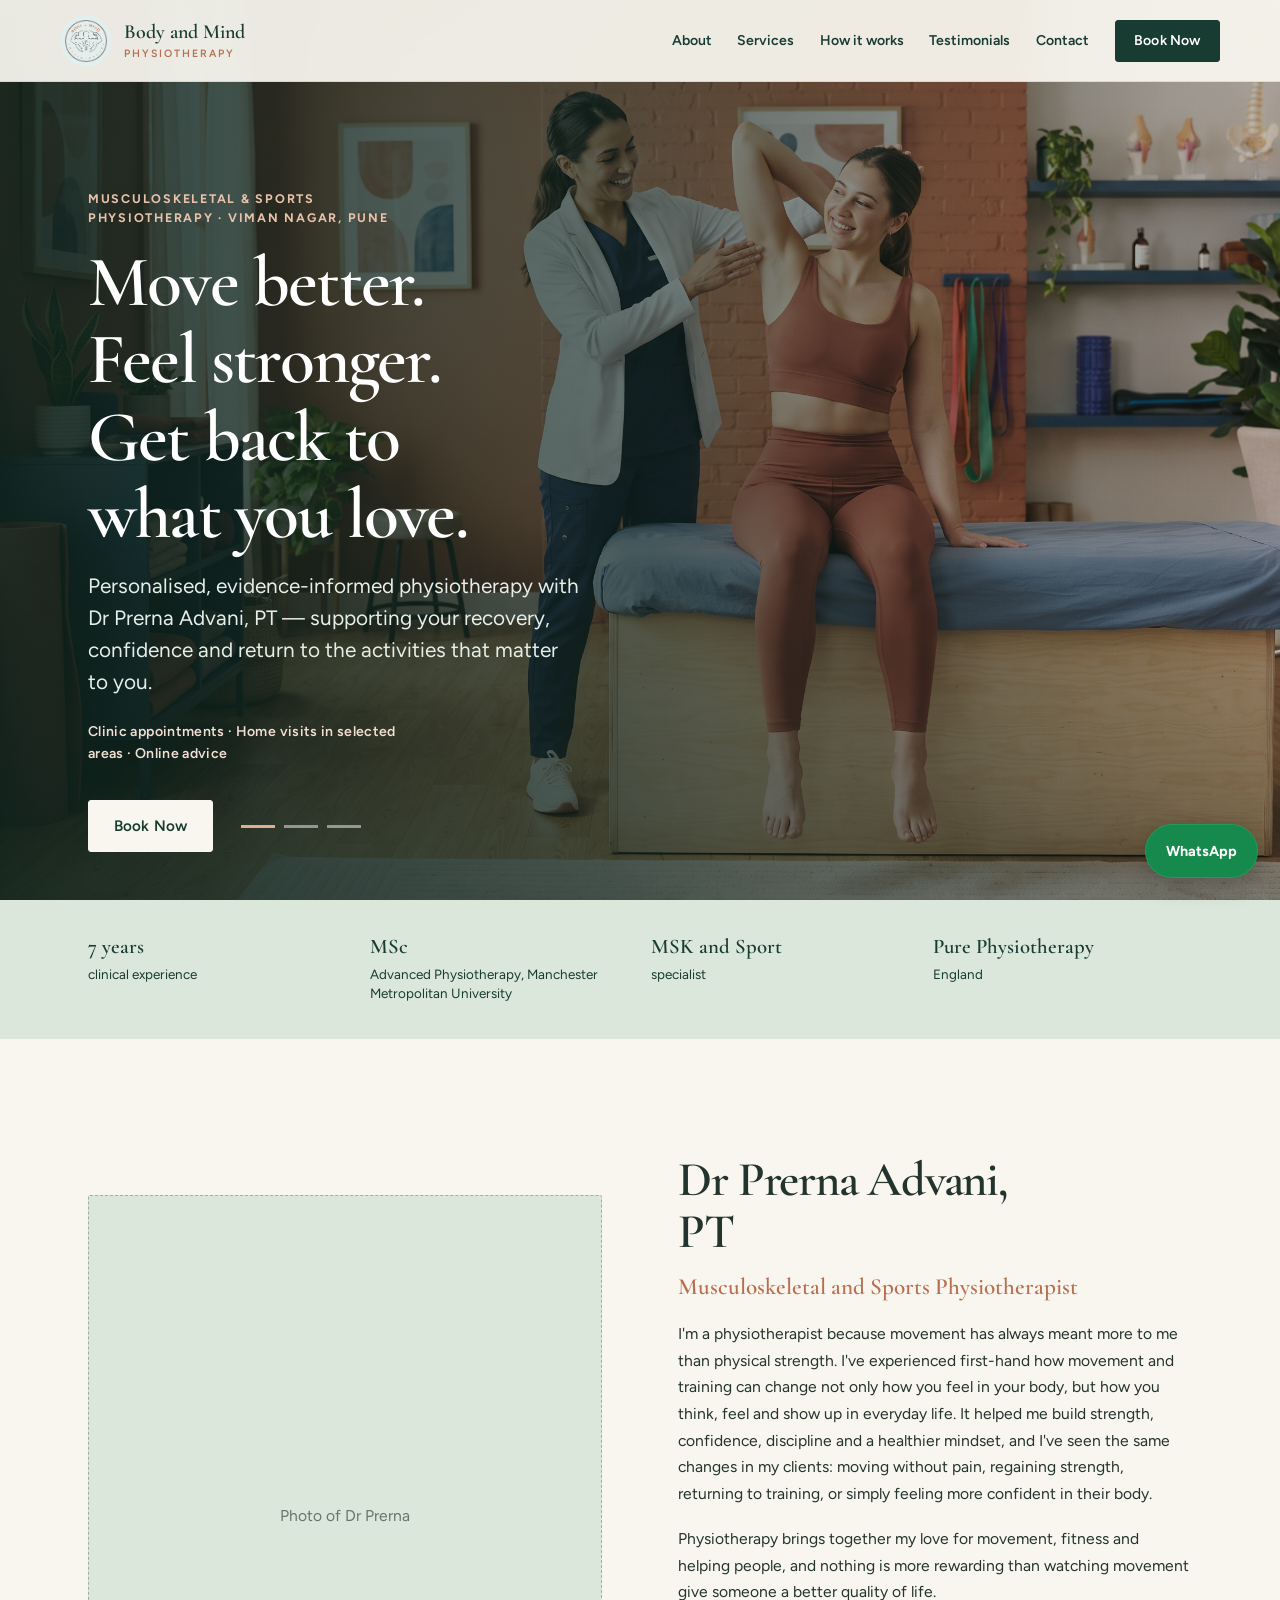
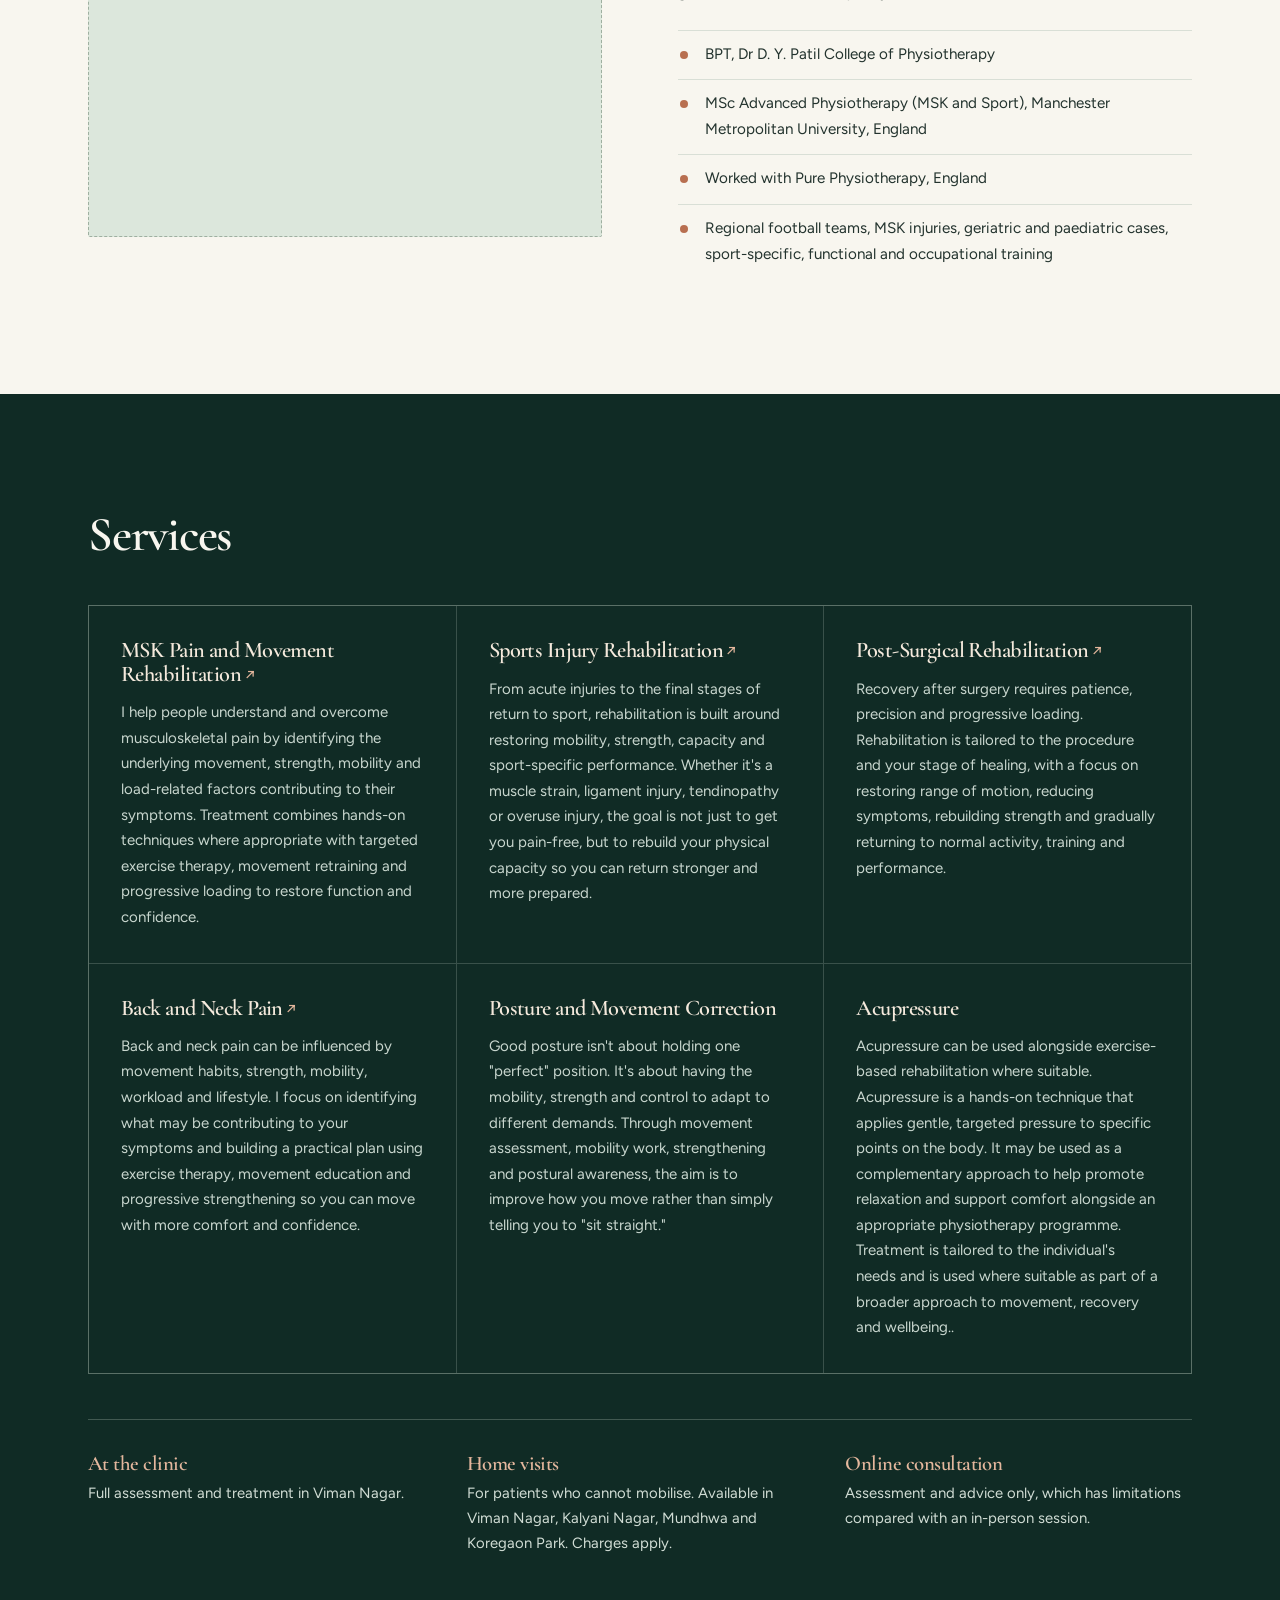
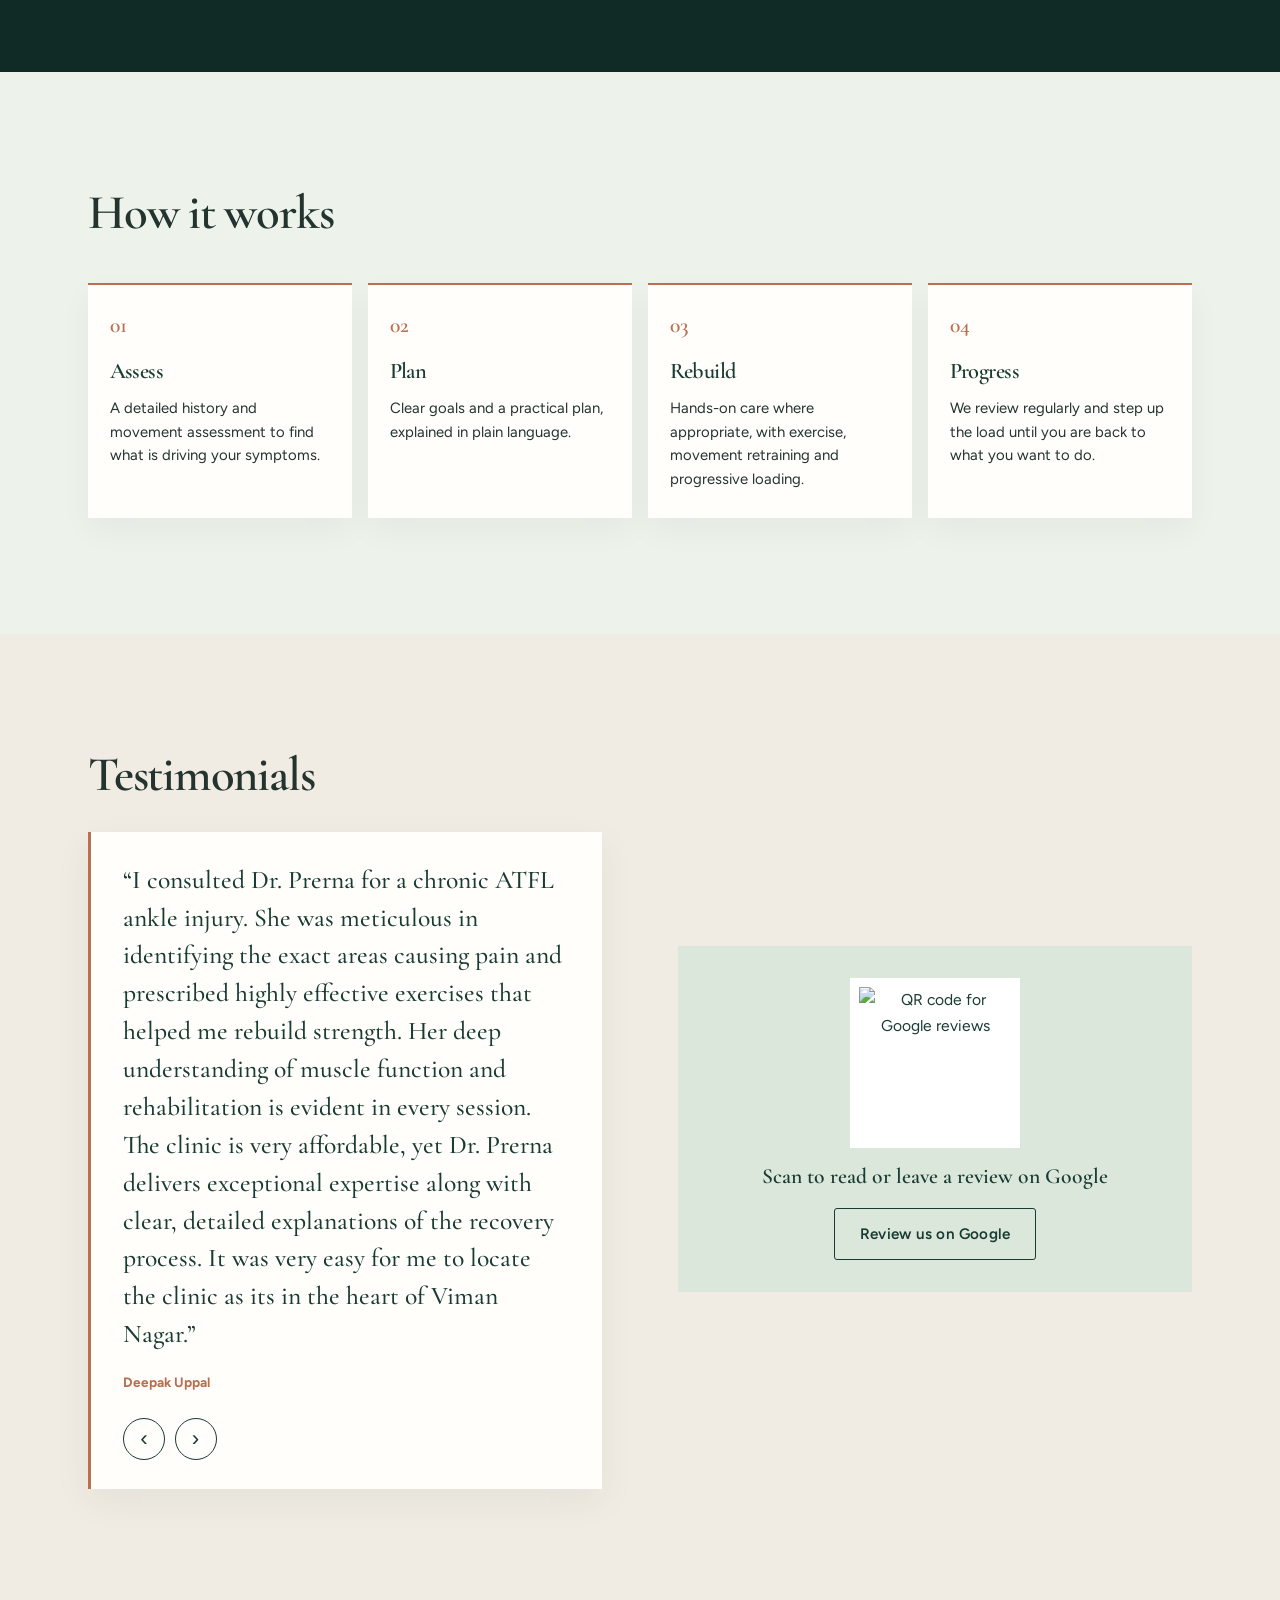
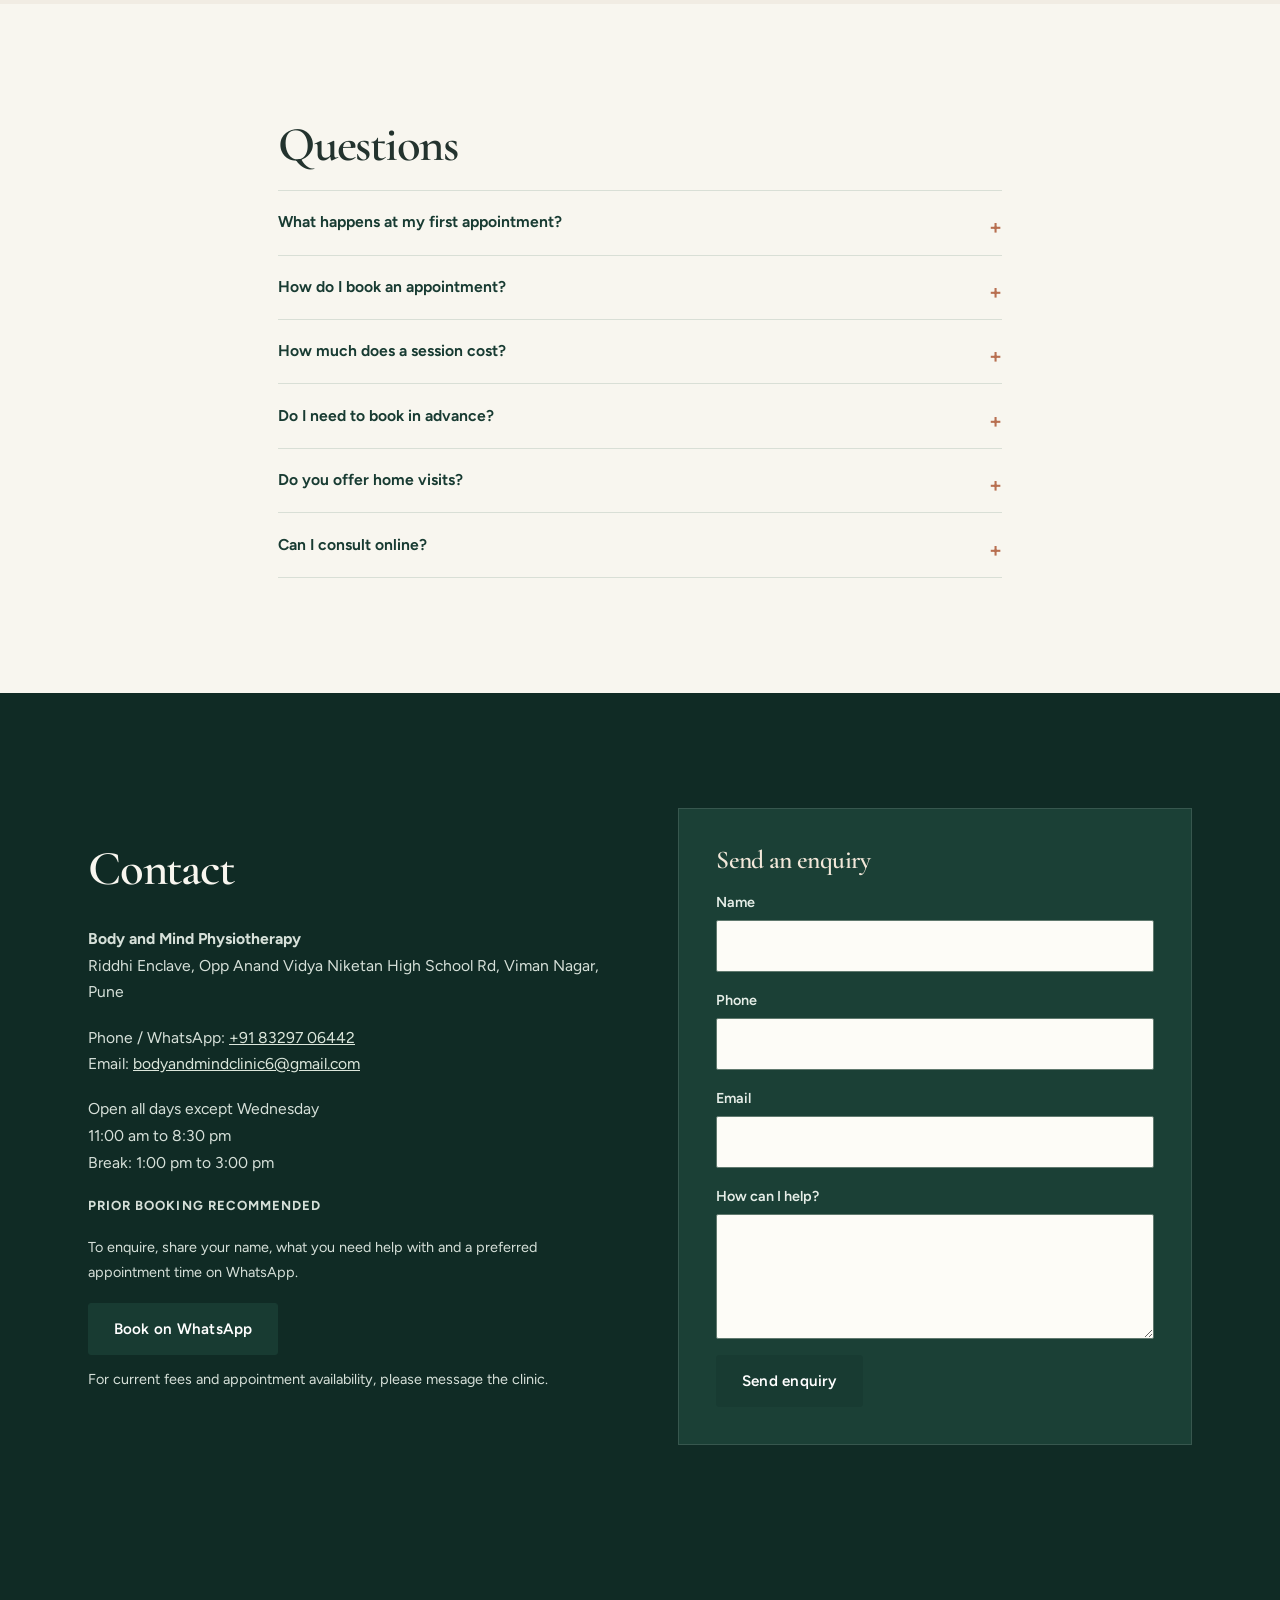
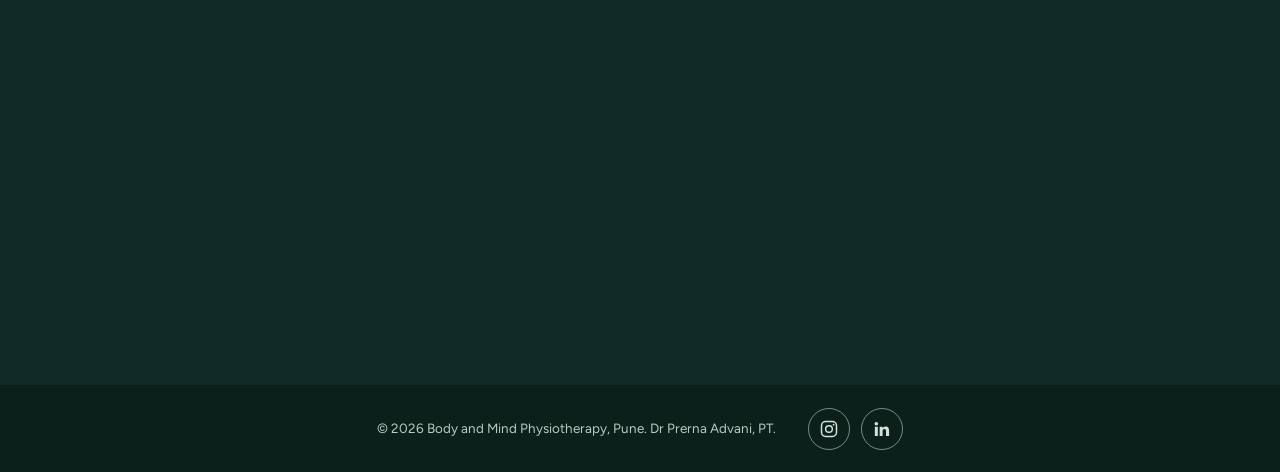
==== commit 7878a4cd: "Add Google Search Console site verification" ====
--- a/index.html
+++ b/index.html
@@ -3,6 +3,7 @@
 <head>
 <meta charset="utf-8">
 <meta name="viewport" content="width=device-width, initial-scale=1">
+<meta name="google-site-verification" content="RYZ7Pt-cys-UZdr-ymqjgfl_AXs5iLCa_MUAQ3-5yic">
 <meta name="theme-color" content="#183b32">
 <meta property="og:type" content="website">
 <meta property="og:url" content="https://bodyandmind.co.in/">
--- a/style.css
+++ b/style.css
@@ -174,16 +174,15 @@
 }
 
 
-/* Footer social links */
+/* Footer social icon buttons */
 .site-footer{display:flex;flex-wrap:wrap;align-items:center;justify-content:center;gap:.8rem 2rem;padding:1.4rem 1rem;background:#0b201b;color:#b9c9bf;text-align:center;font-size:.84rem}
 .site-footer p{margin:0}
-.social-links{display:flex;align-items:center;justify-content:center;gap:1.15rem}
-.social-links a{display:inline-flex;align-items:center;gap:.45rem;color:#d6e0d9;text-decoration:none;transition:color .2s ease}
-.social-links a:hover{color:#e4b79d}
-.social-links svg{width:19px;height:19px;flex:none}
+.social-links{display:flex;align-items:center;justify-content:center;gap:.7rem}
+.social-links a{display:inline-flex;width:42px;height:42px;align-items:center;justify-content:center;border:1px solid rgba(214,224,217,.55);border-radius:50%;color:#d6e0d9;text-decoration:none;transition:background .2s ease,border-color .2s ease,color .2s ease,transform .2s ease}
+.social-links a:hover{background:#16894d;border-color:#16894d;color:#fff;transform:translateY(-2px)}
+.social-links svg{width:20px;height:20px;flex:none}
 .social-links a:focus-visible{outline:2px solid #e4b79d;outline-offset:4px}
 @media(max-width:600px){.site-footer{flex-direction:column;gap:.8rem}}
-
 
 /* Homepage conversion and service-page refinements */
 .hero-kicker{margin:0 0 1rem!important;color:#e8c2aa!important;font-size:.78rem!important;font-weight:700;letter-spacing:.14em;text-transform:uppercase}
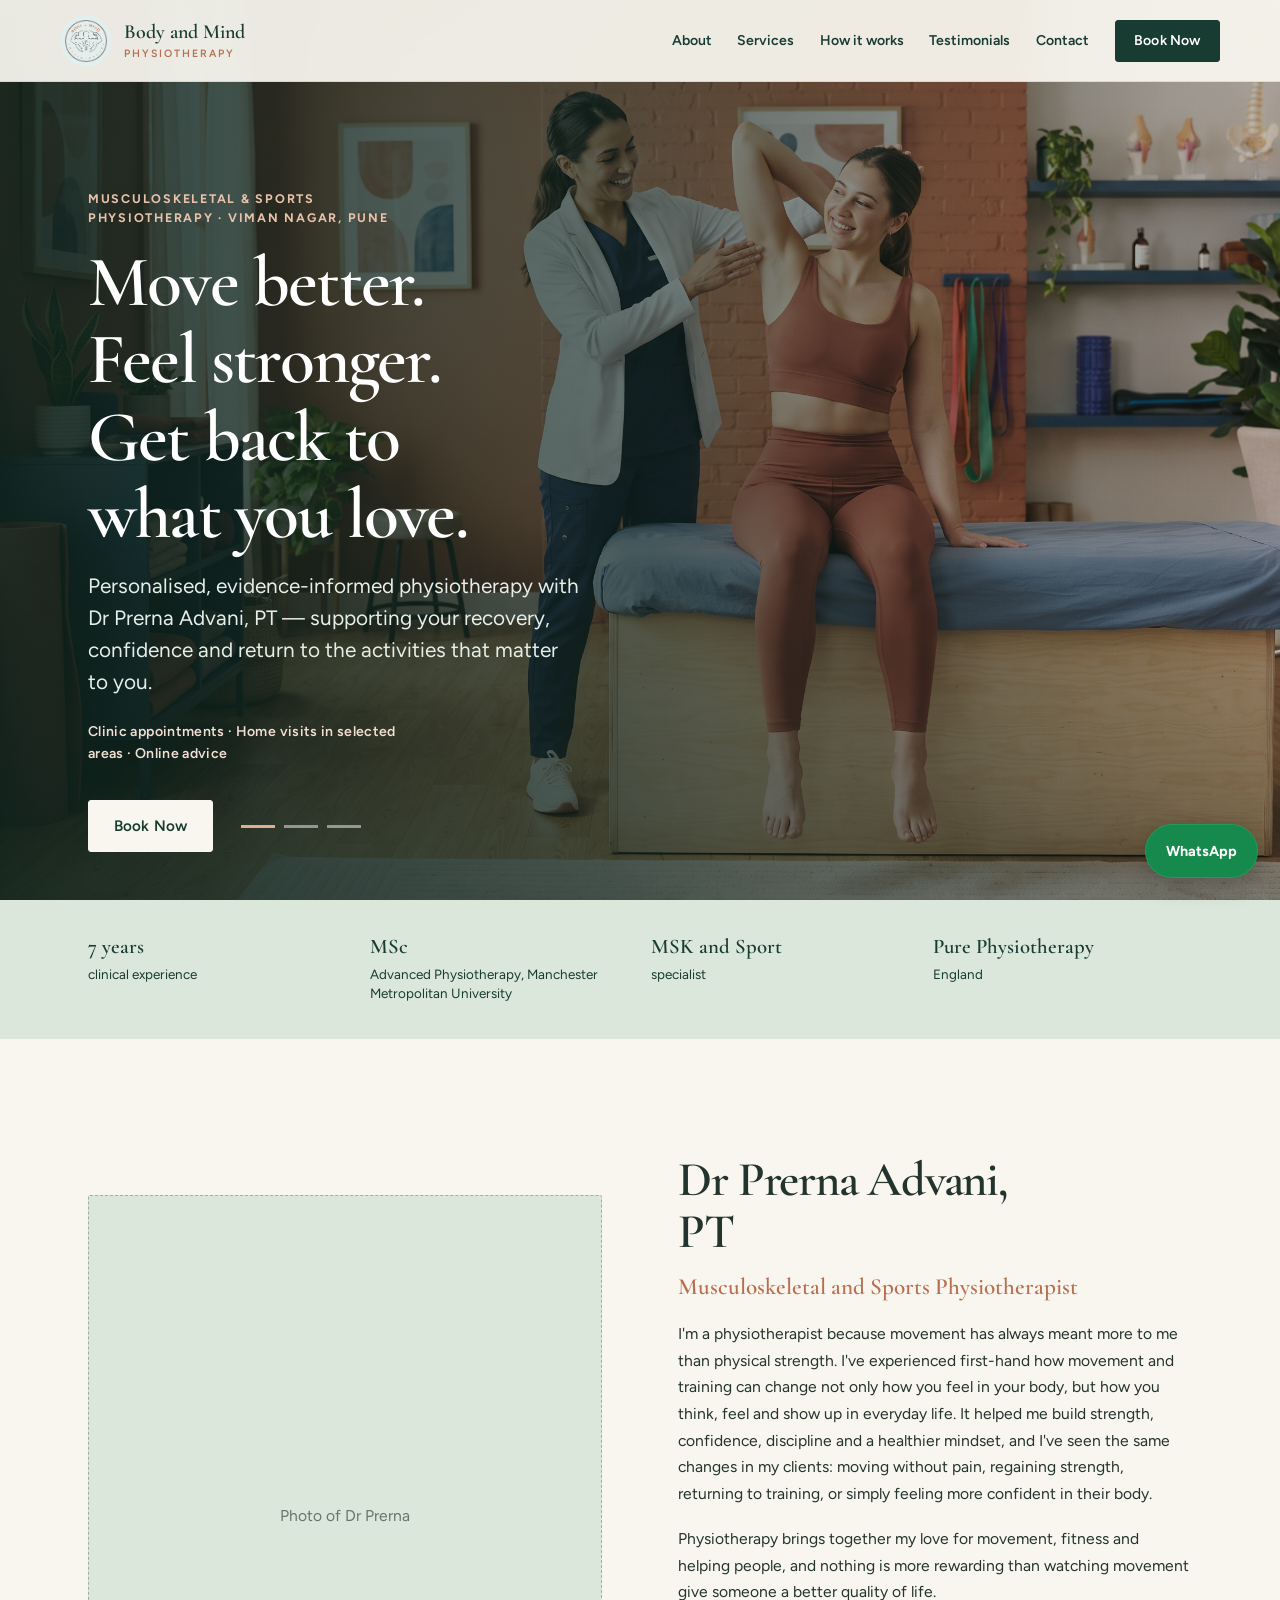
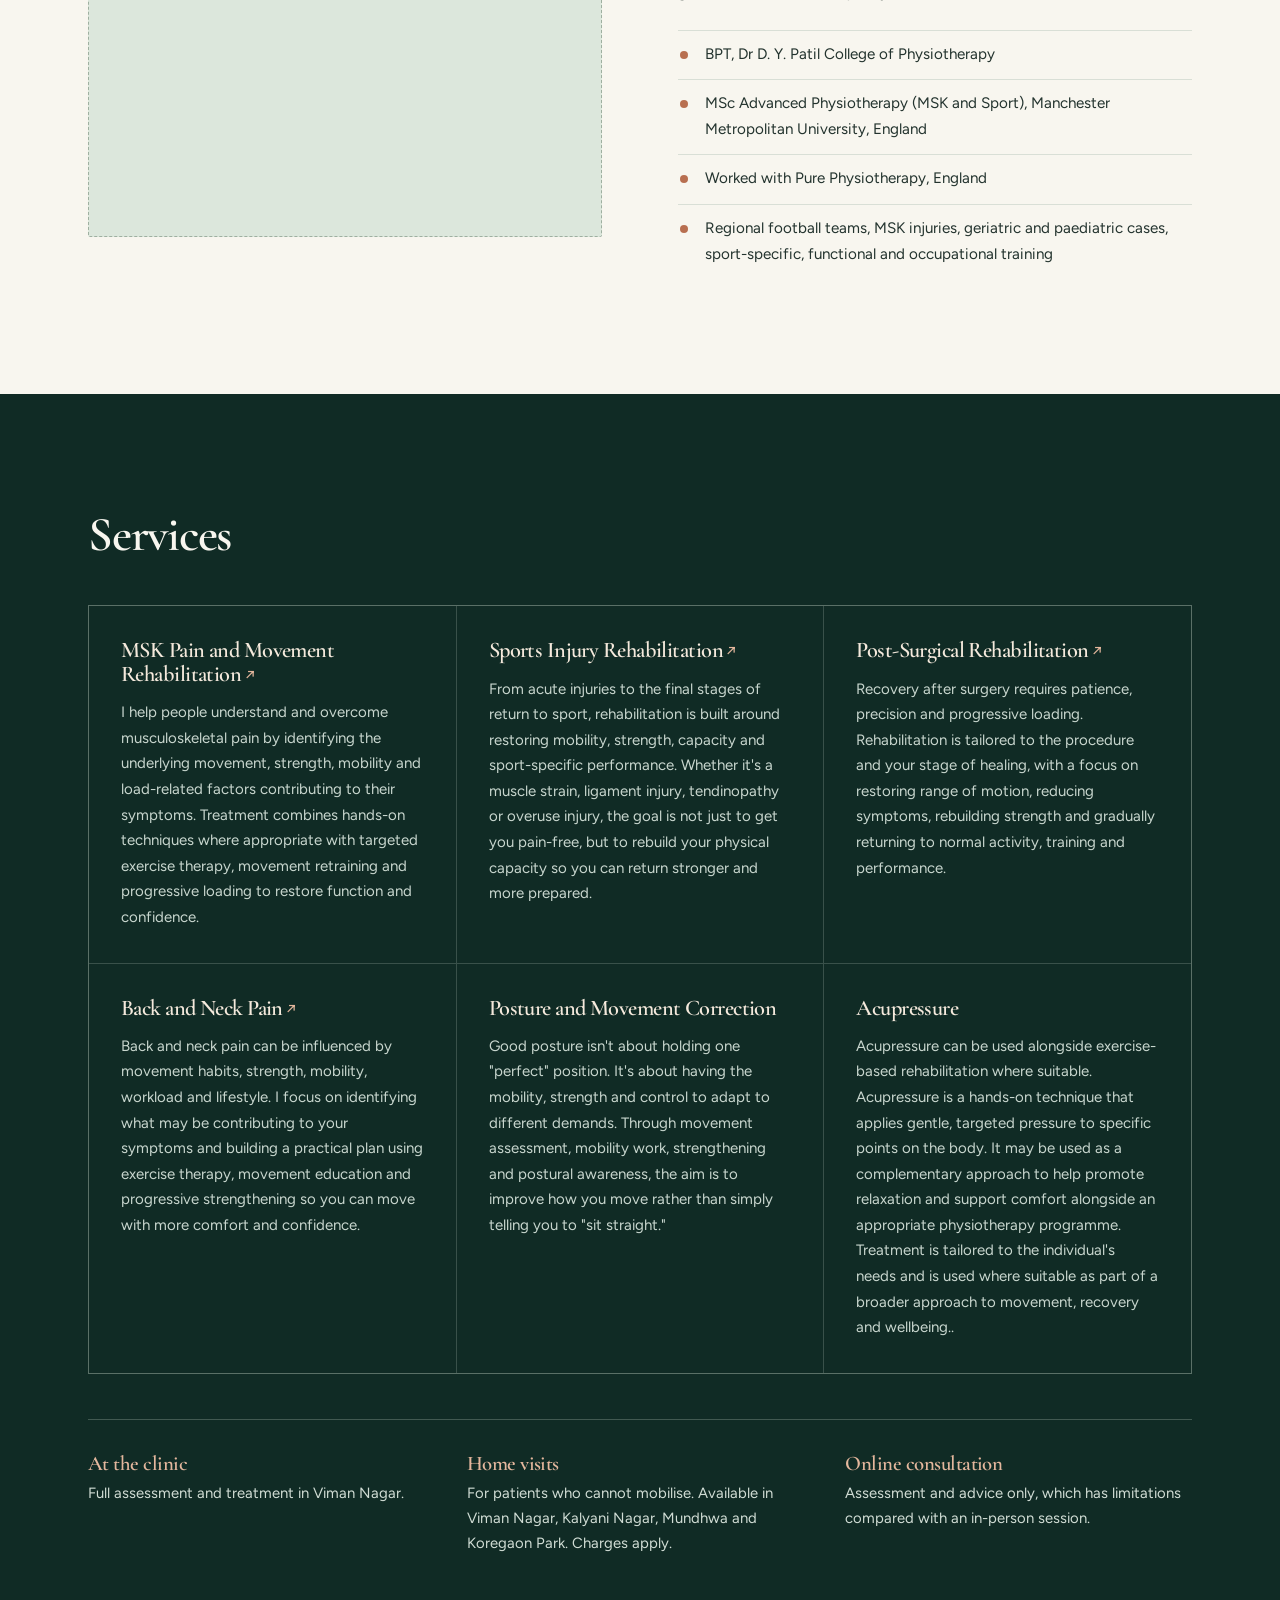
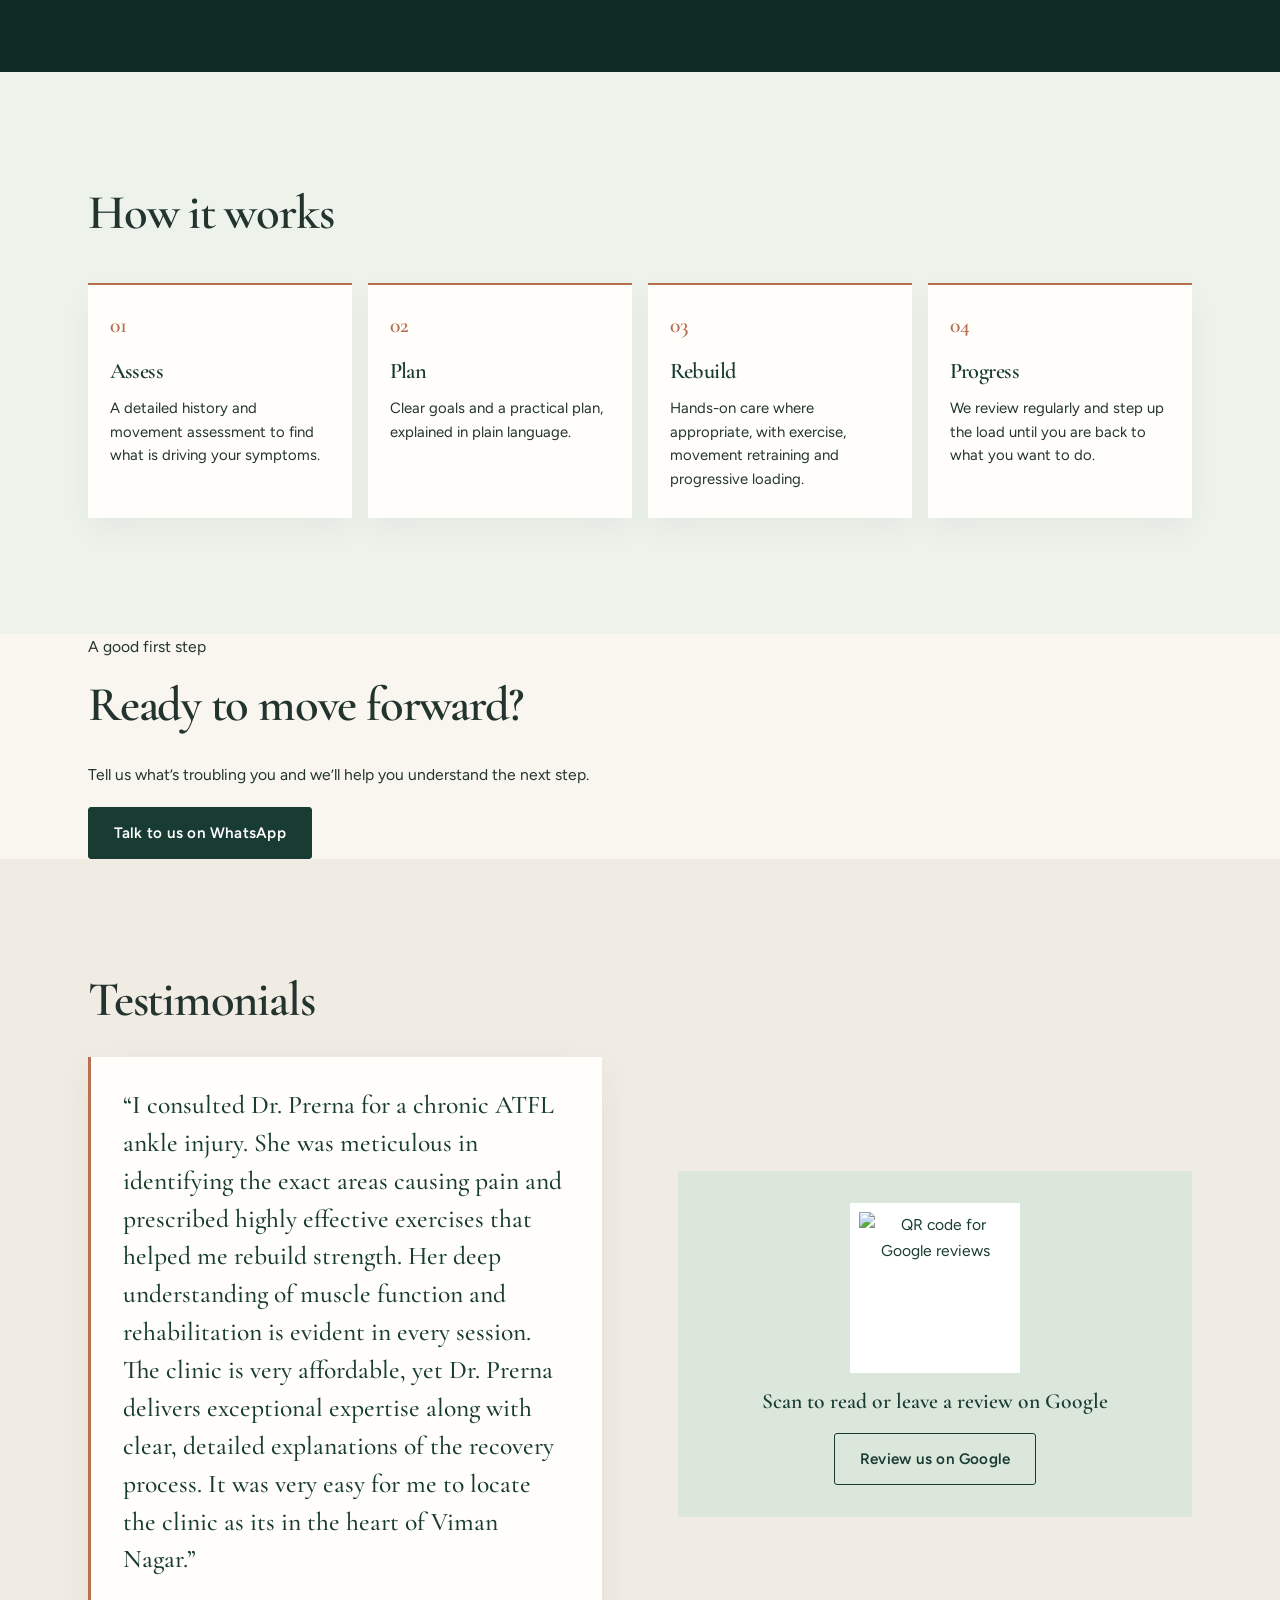
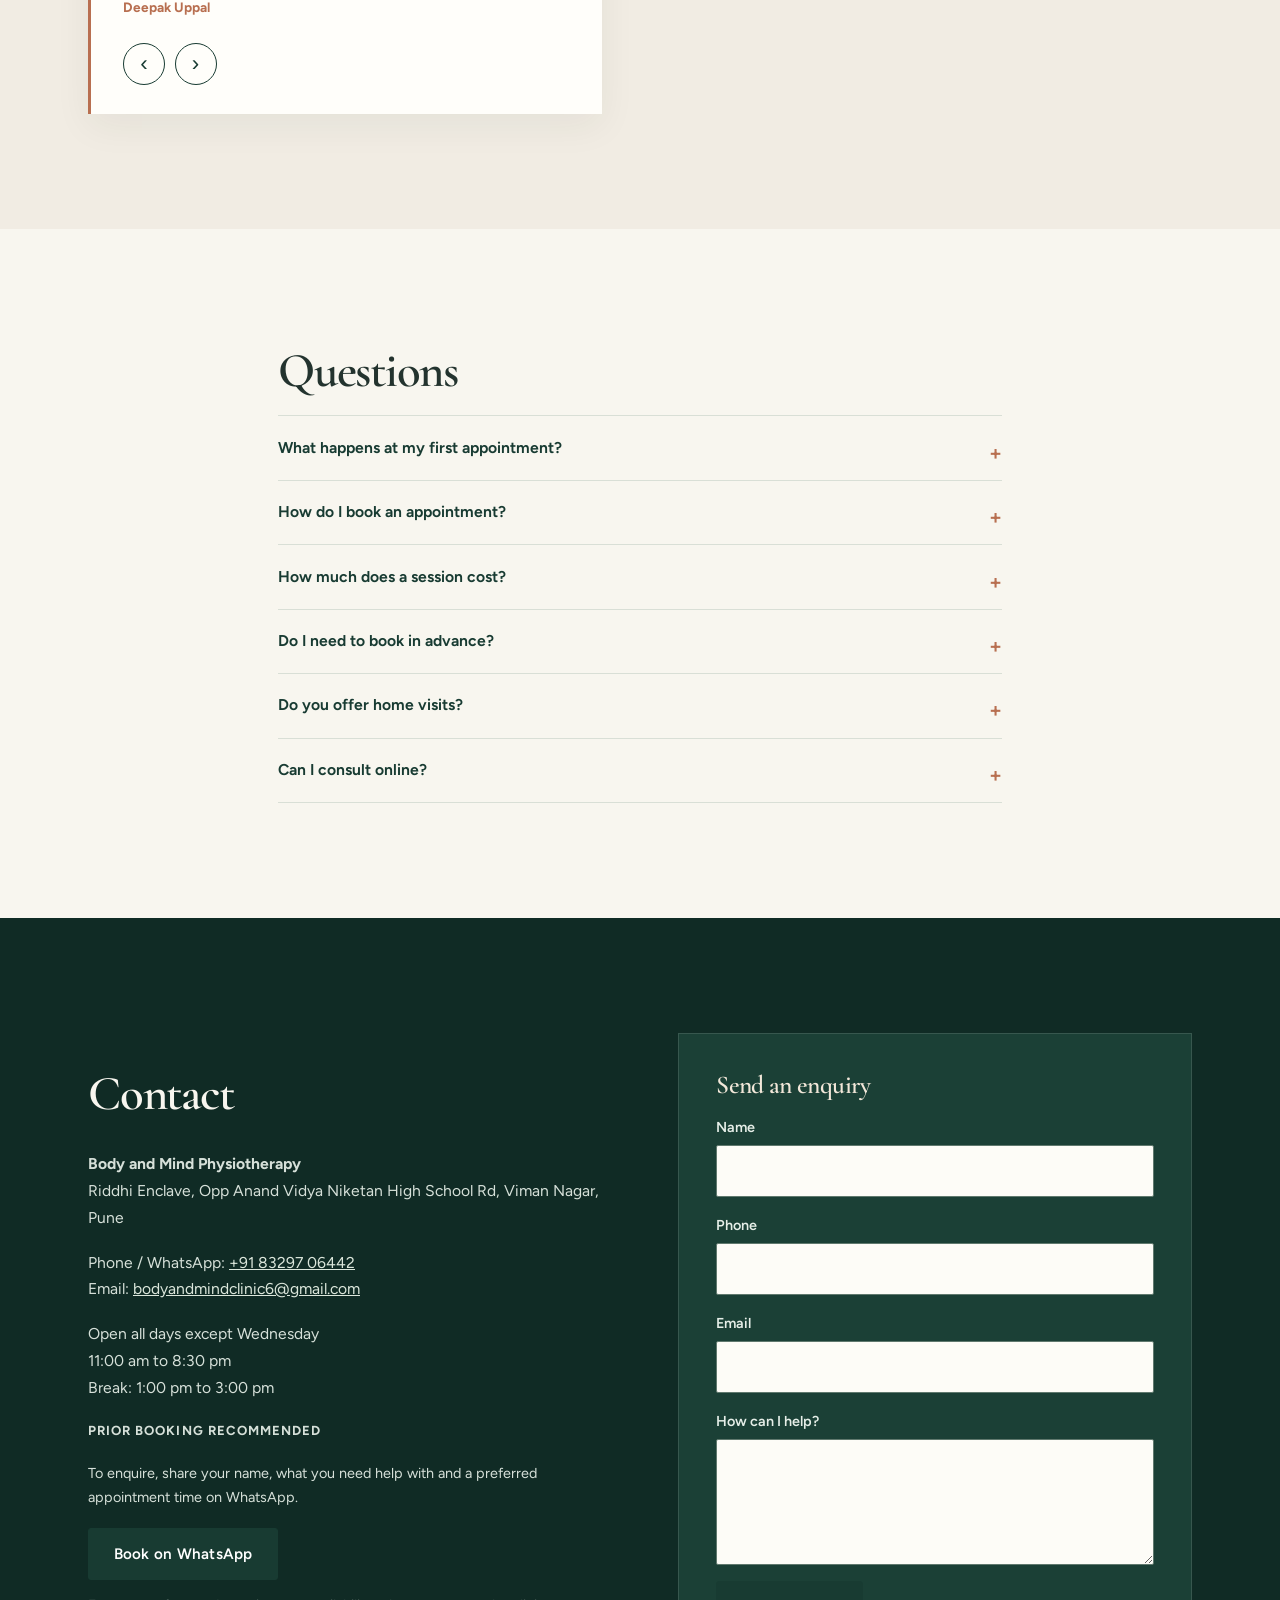
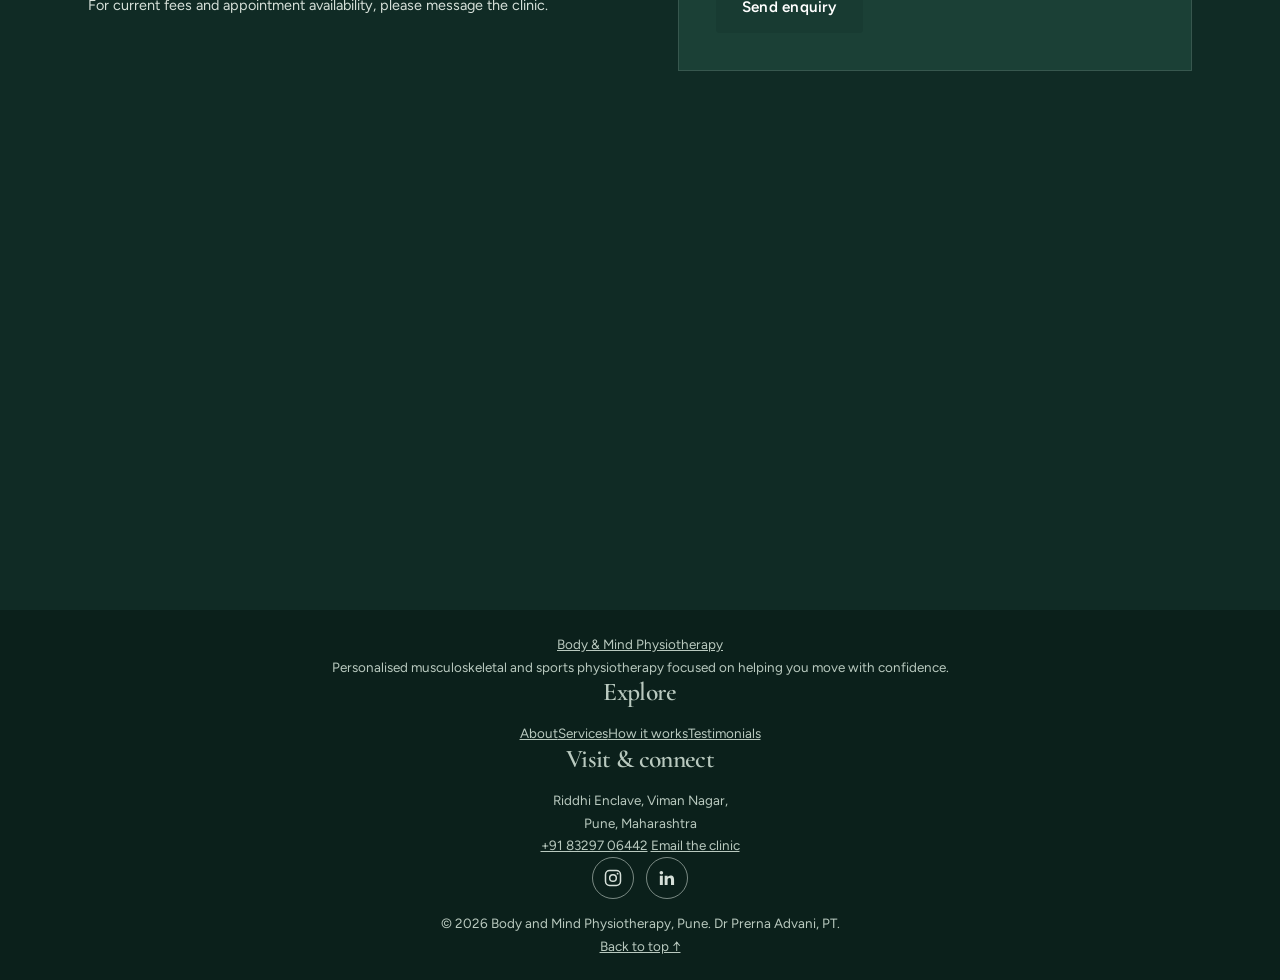
==== commit 45f9ff49: "Polish booking call to action and clinic footer" ====
--- a/index.html
+++ b/index.html
@@ -100,6 +100,13 @@
   </div>
 </section>
 
+<section class="next-step" aria-label="Book a physiotherapy appointment">
+  <div class="wrap next-step-inner">
+    <div><p class="eyebrow">A good first step</p><h2>Ready to move forward?</h2><p>Tell us what’s troubling you and we’ll help you understand the next step.</p></div>
+    <a class="btn wa-link" href="#" target="_blank" rel="noopener">Talk to us on WhatsApp</a>
+  </div>
+</section>
+
 <section class="sec" id="stories">
   <div class="wrap two">
     <div>
@@ -153,17 +160,31 @@
 </section>
 
 <footer class="site-footer">
-  <p>&copy; <span id="yr"></span> Body and Mind Physiotherapy, Pune. Dr Prerna Advani, PT.</p>
-  <nav class="social-links" aria-label="Social media">
-    <a href="https://www.instagram.com/bodynmindphysiotherapy/" target="_blank" rel="noopener noreferrer" aria-label="Instagram">
-      <svg viewBox="0 0 24 24" aria-hidden="true"><rect x="3" y="3" width="18" height="18" rx="5" fill="none" stroke="currentColor" stroke-width="1.8"/><circle cx="12" cy="12" r="4" fill="none" stroke="currentColor" stroke-width="1.8"/><circle cx="17.5" cy="6.8" r="1.1" fill="currentColor"/></svg>
-      
-    </a>
-    <a href="https://www.linkedin.com/in/advaniprerna97/" target="_blank" rel="noopener noreferrer" aria-label="LinkedIn">
-      <svg viewBox="0 0 24 24" aria-hidden="true"><path fill="currentColor" d="M5.2 3.5a2.2 2.2 0 1 0 0 4.4 2.2 2.2 0 0 0 0-4.4ZM3.4 9.4H7v11.1H3.4V9.4Zm5.8 0h3.5v1.5h.1a3.8 3.8 0 0 1 3.4-1.9c3.6 0 4.3 2.3 4.3 5.3v6.2h-3.7V15c0-1.3 0-3-1.9-3s-2.2 1.4-2.2 2.9v5.6H9.2V9.4Z"/></svg>
-      
-    </a>
-  </nav>
+  <div class="footer-main wrap">
+    <div class="footer-brand">
+      <a class="footer-logo" href="#top">Body &amp; Mind <span>Physiotherapy</span></a>
+      <p>Personalised musculoskeletal and sports physiotherapy focused on helping you move with confidence.</p>
+    </div>
+    <div class="footer-col">
+      <h3>Explore</h3>
+      <a href="#about">About</a><a href="#services">Services</a><a href="#journey">How it works</a><a href="#stories">Testimonials</a>
+    </div>
+    <div class="footer-col">
+      <h3>Visit &amp; connect</h3>
+      <p>Riddhi Enclave, Viman Nagar,<br>Pune, Maharashtra</p>
+      <a href="tel:+918329706442">+91 83297 06442</a>
+      <a href="mailto:bodyandmindclinic6@gmail.com">Email the clinic</a>
+      <div class="social-links" aria-label="Social media">
+        <a href="https://www.instagram.com/bodynmindphysiotherapy/" target="_blank" rel="noopener noreferrer" aria-label="Instagram">
+          <svg viewBox="0 0 24 24" aria-hidden="true"><rect x="3" y="3" width="18" height="18" rx="5" fill="none" stroke="currentColor" stroke-width="1.8"/><circle cx="12" cy="12" r="4" fill="none" stroke="currentColor" stroke-width="1.8"/><circle cx="17.5" cy="6.8" r="1.1" fill="currentColor"/></svg>
+        </a>
+        <a href="https://www.linkedin.com/in/advaniprerna97/" target="_blank" rel="noopener noreferrer" aria-label="LinkedIn">
+          <svg viewBox="0 0 24 24" aria-hidden="true"><path fill="currentColor" d="M5.2 3.5a2.2 2.2 0 1 0 0 4.4 2.2 2.2 0 0 0 0-4.4ZM3.4 9.4H7v11.1H3.4V9.4Zm5.8 0h3.5v1.5h.1a3.8 3.8 0 0 1 3.4-1.9c3.6 0 4.3 2.3 4.3 5.3v6.2h-3.7V15c0-1.3 0-3-1.9-3s-2.2 1.4-2.2 2.9v5.6H9.2V9.4Z"/></svg>
+        </a>
+      </div>
+    </div>
+  </div>
+  <div class="footer-bottom"><p>&copy; <span id="yr"></span> Body and Mind Physiotherapy, Pune. Dr Prerna Advani, PT.</p><a href="#top">Back to top ↑</a></div>
 </footer>
 
 <a class="float wa-link" href="#" target="_blank" rel="noopener" aria-label="Book on WhatsApp">WhatsApp</a>
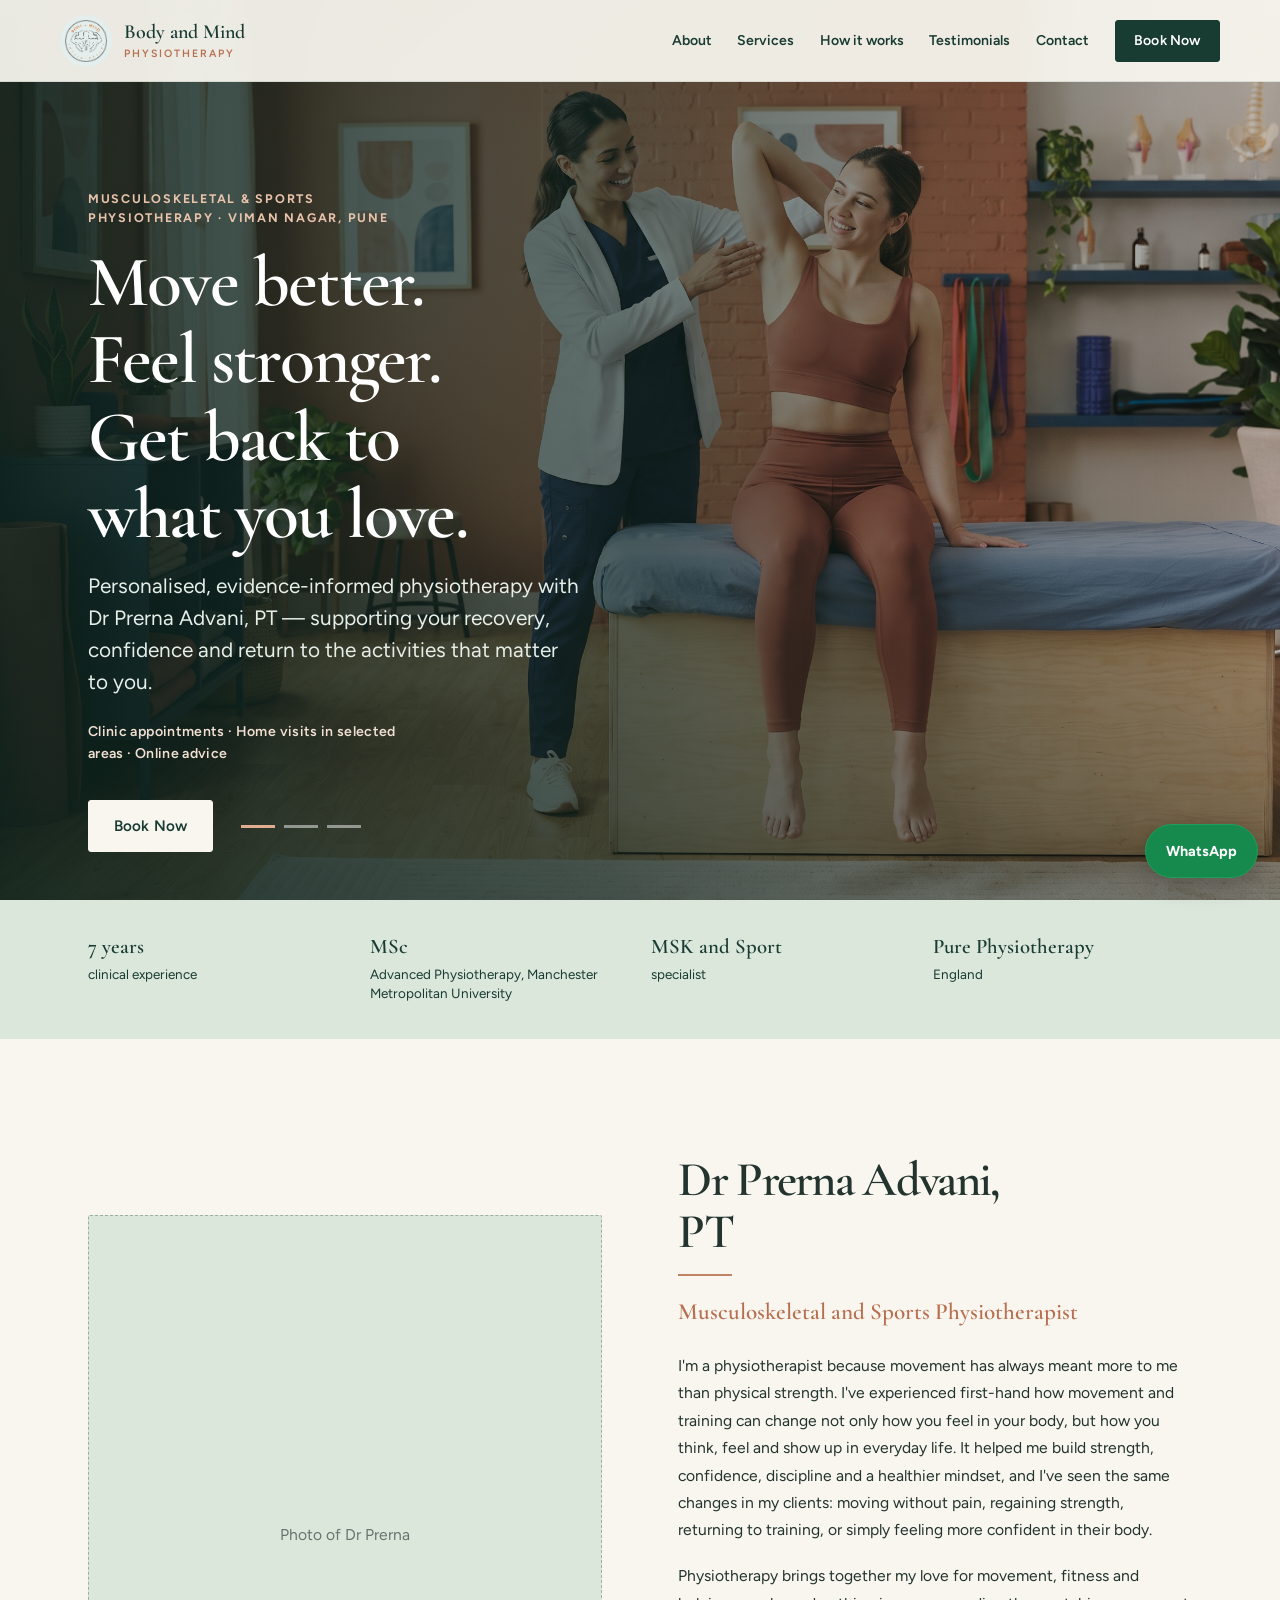
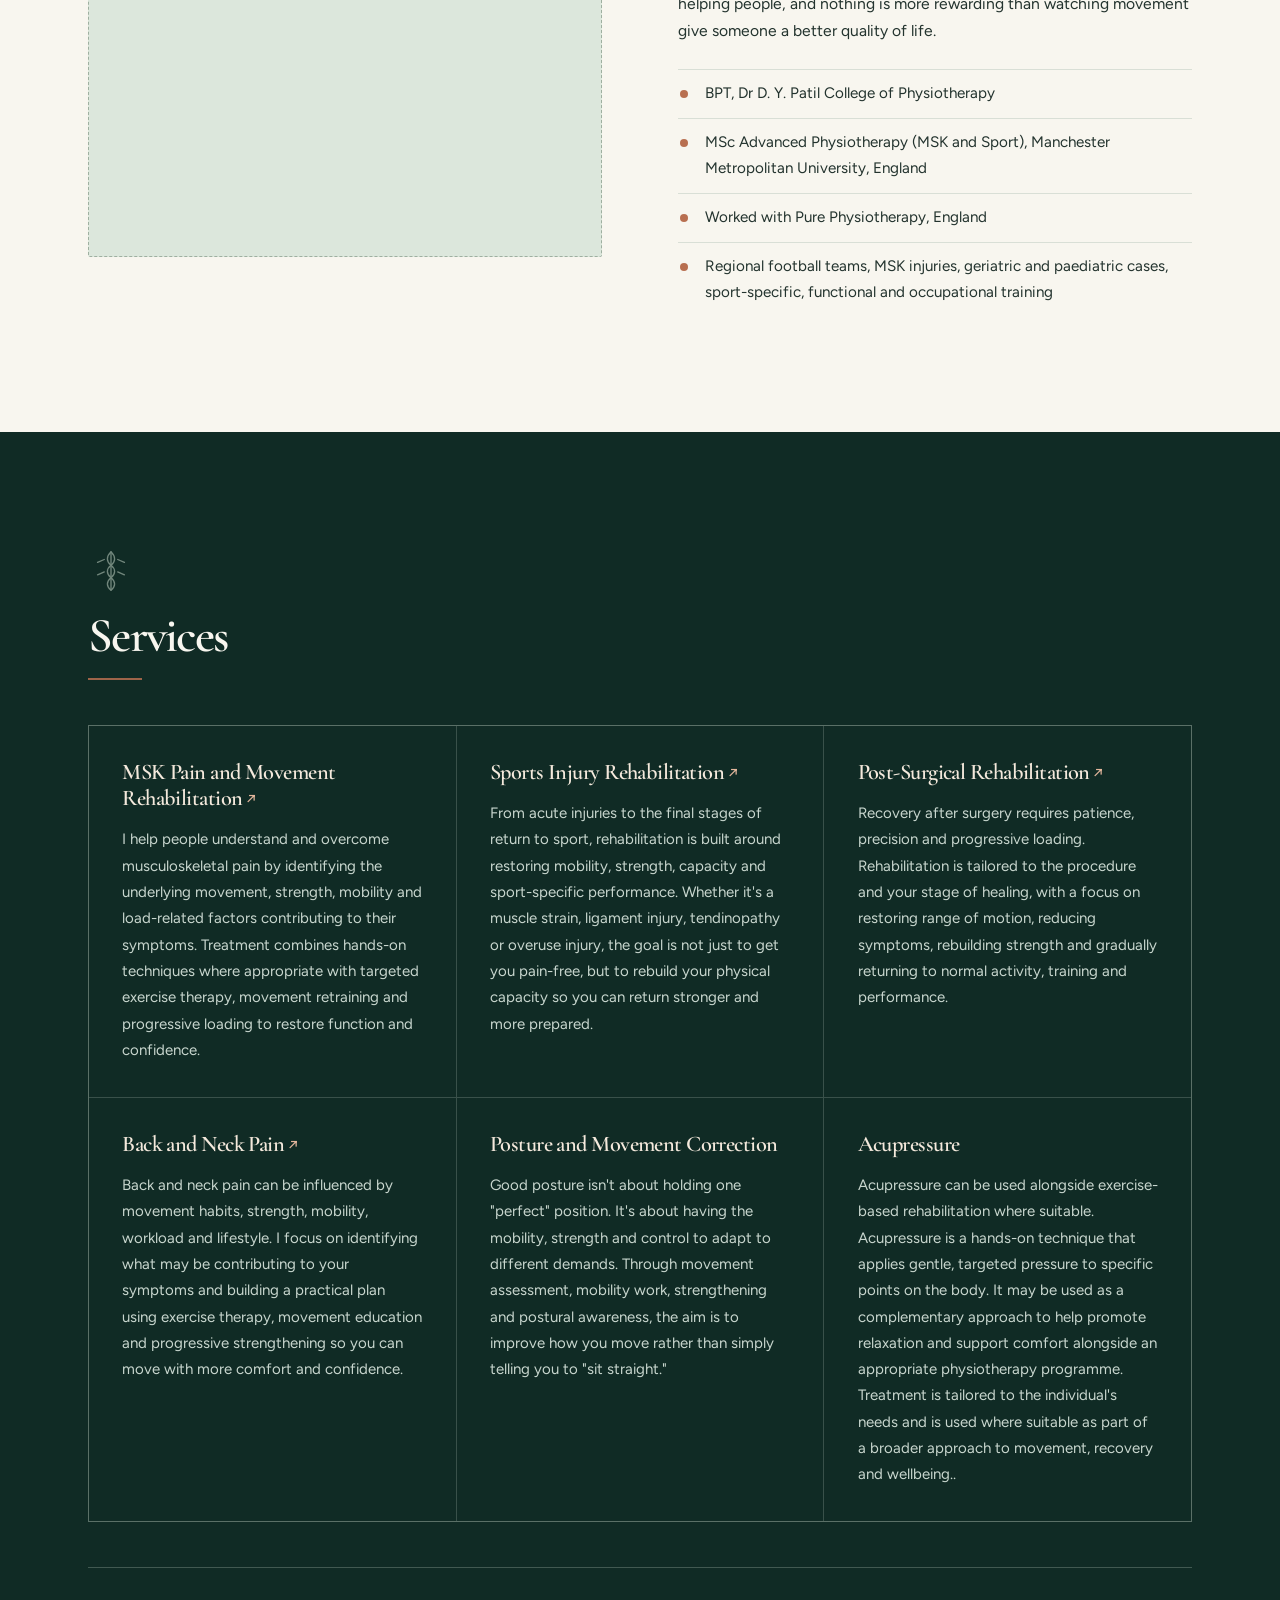
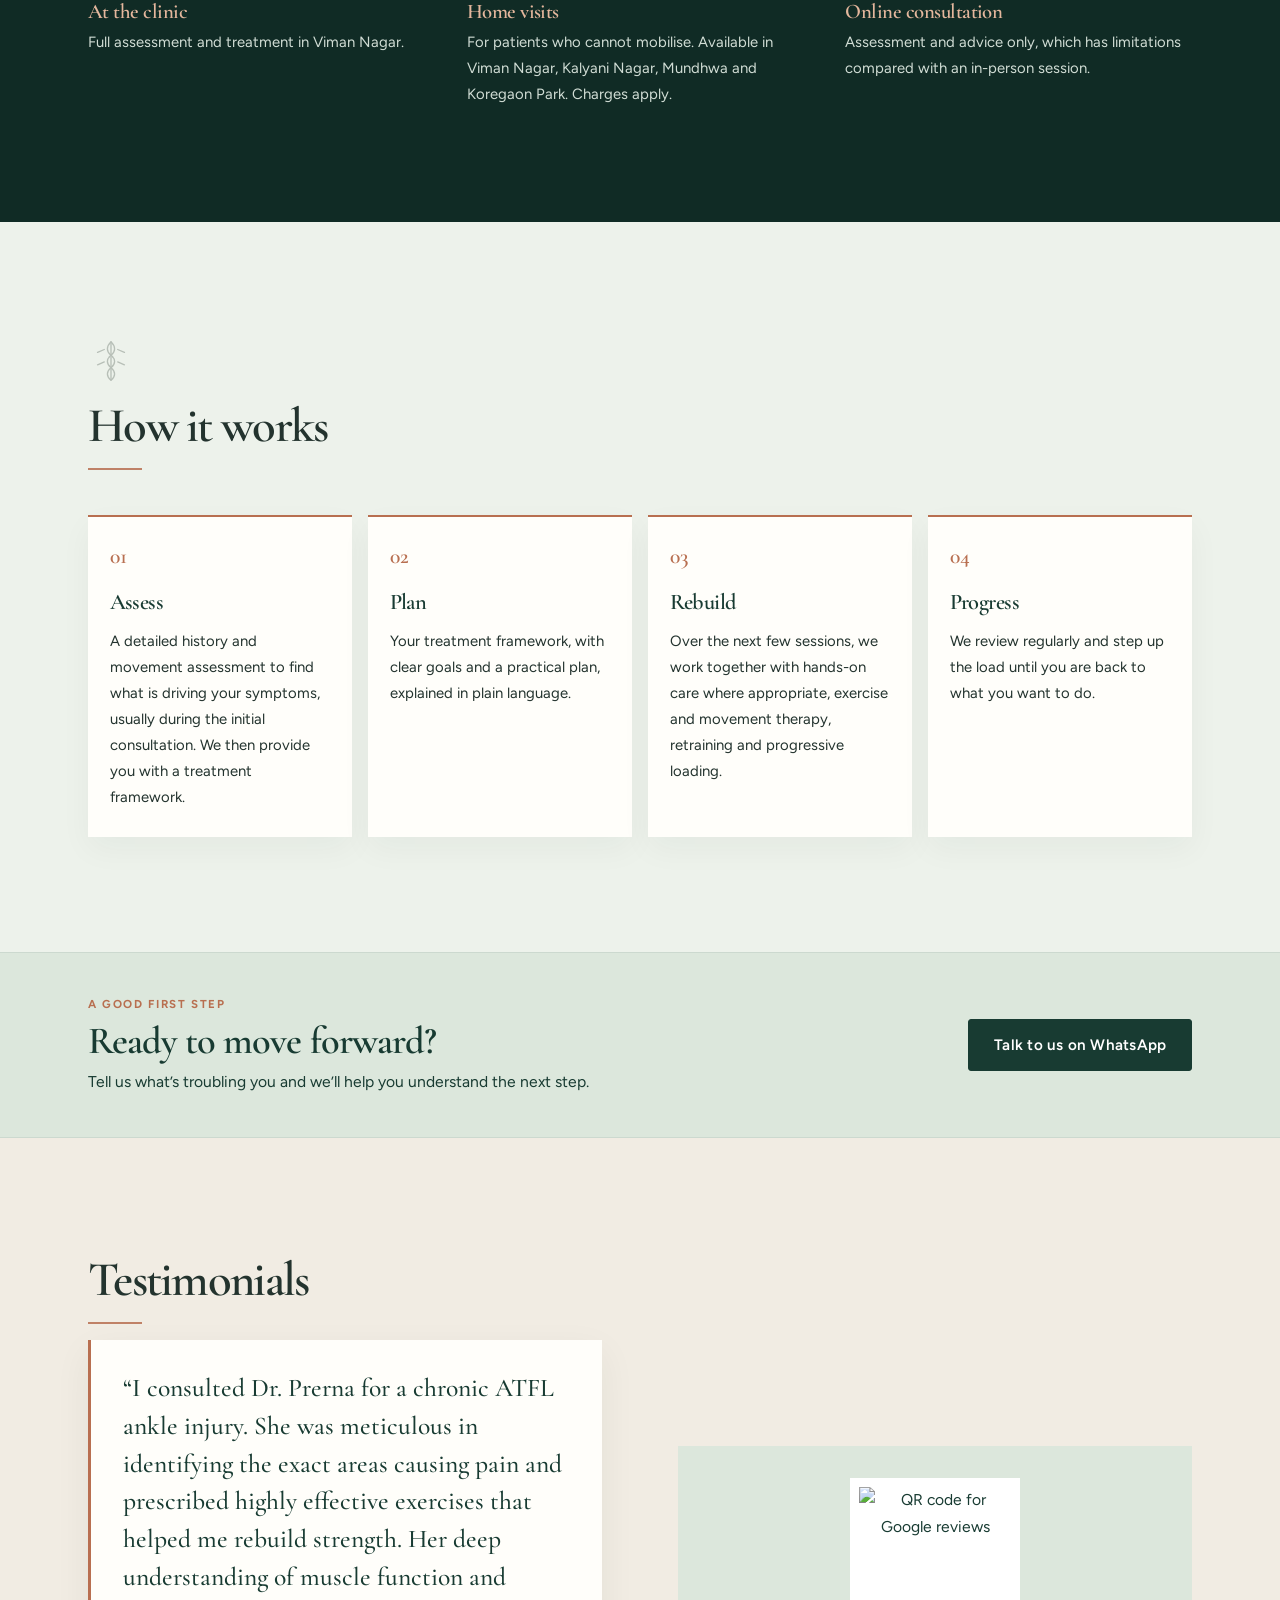
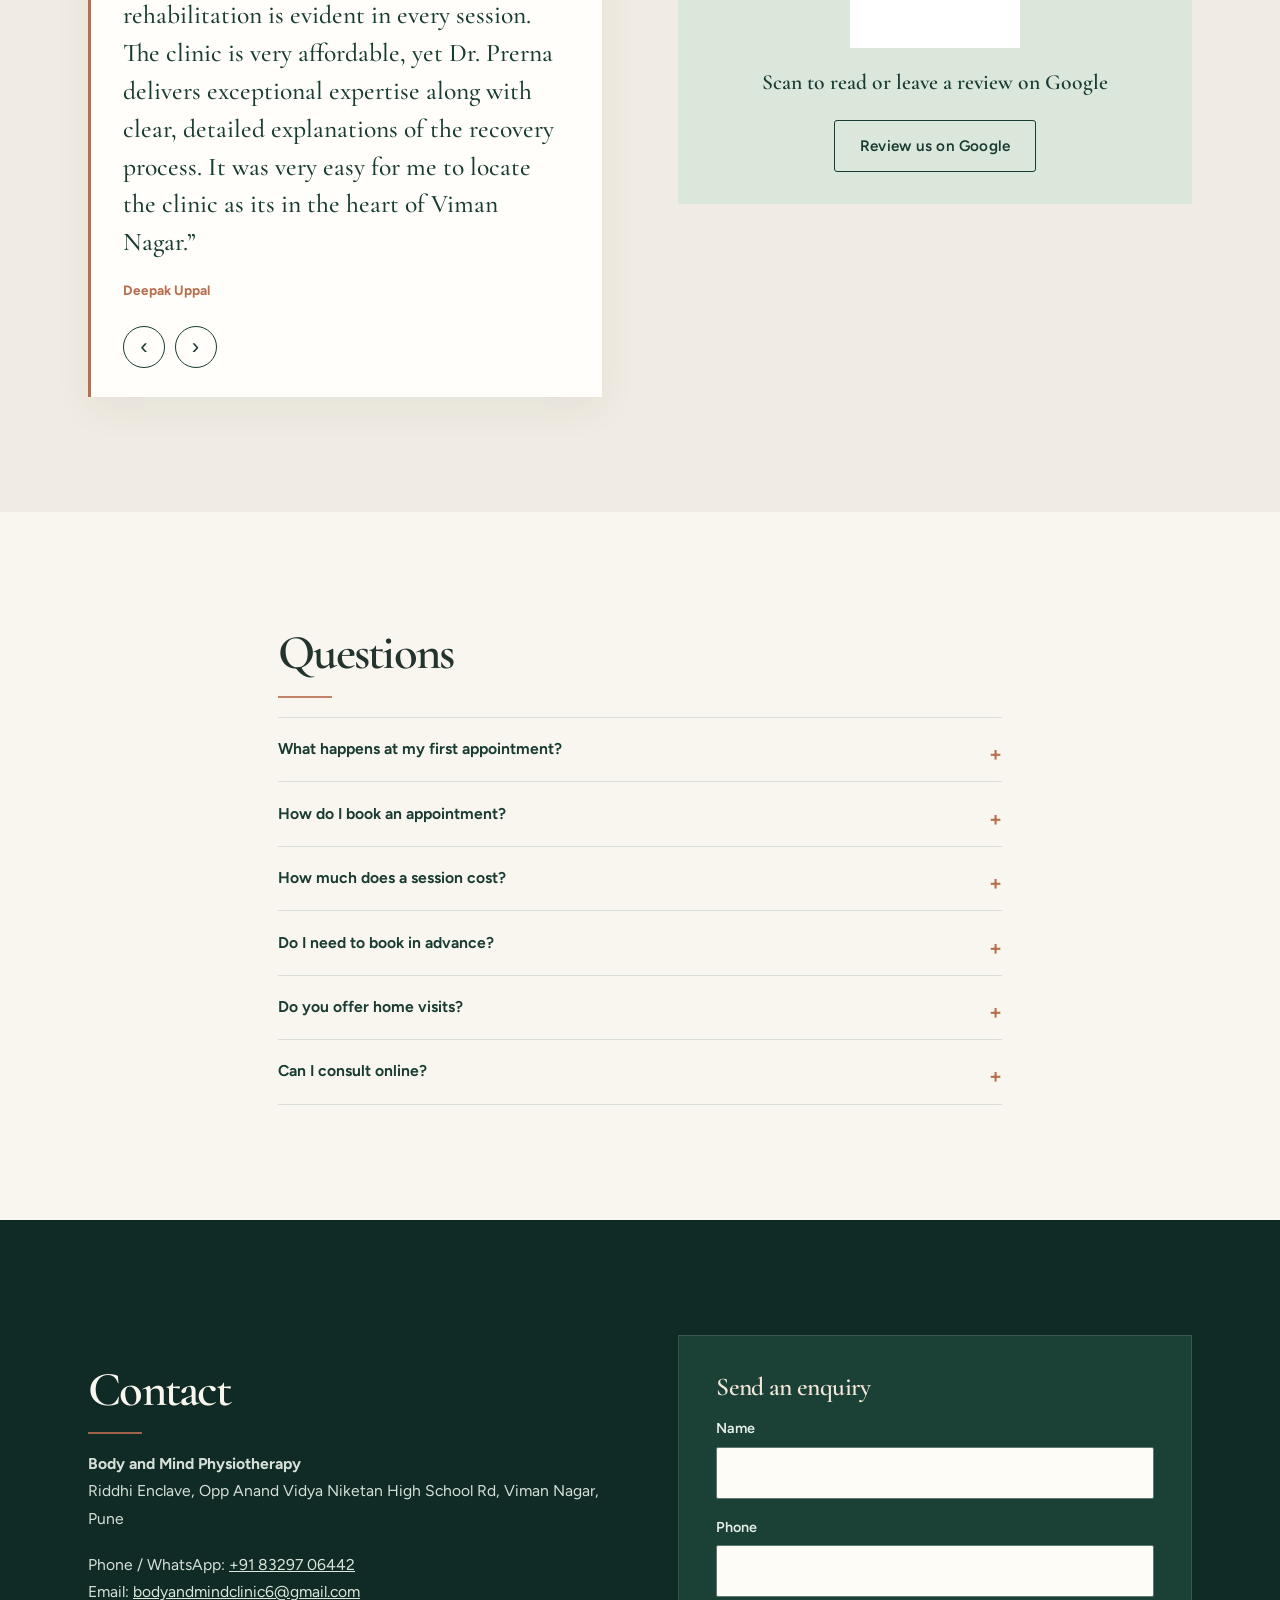
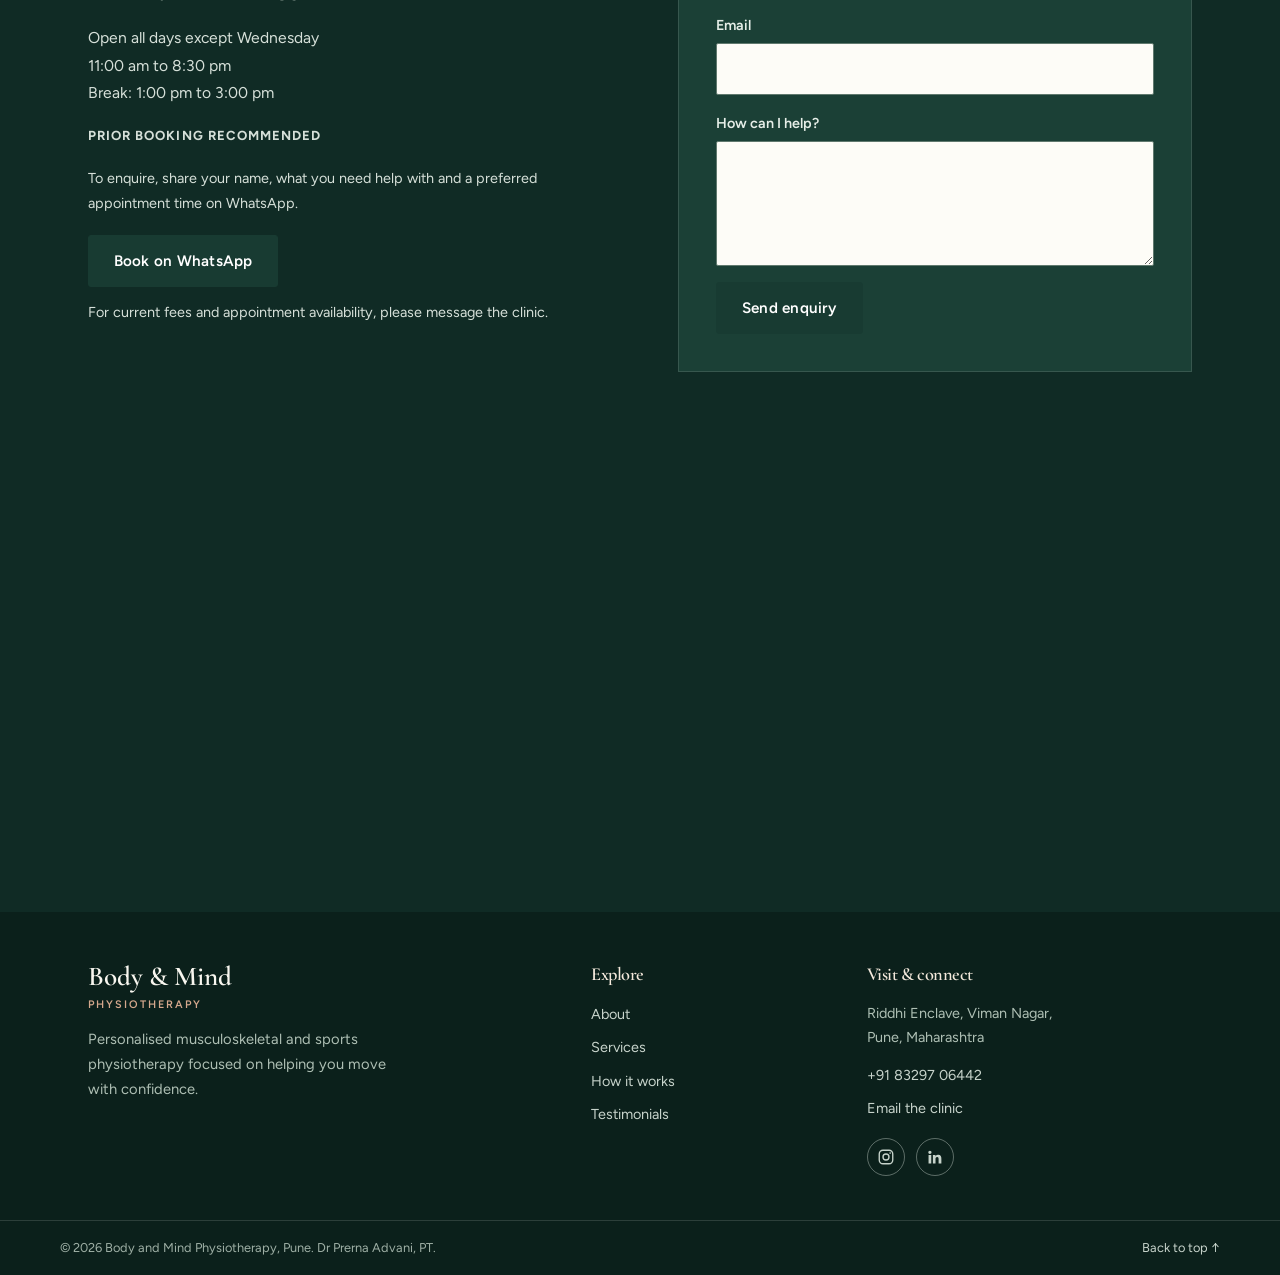
==== commit da505c41: "Replace How it works copy with four-stage patient journey" ====
--- a/index.html
+++ b/index.html
@@ -92,9 +92,9 @@
   <div class="wrap">
     <h2>How it works</h2>
     <ol class="steps">
-      <li><h3>Assess</h3><p>A detailed history and movement assessment to find what is driving your symptoms.</p></li>
-      <li><h3>Plan</h3><p>Clear goals and a practical plan, explained in plain language.</p></li>
-      <li><h3>Rebuild</h3><p>Hands-on care where appropriate, with exercise, movement retraining and progressive loading.</p></li>
+      <li><h3>Assess</h3><p>A detailed history and movement assessment to find what is driving your symptoms, usually during the initial consultation. We then provide you with a treatment framework.</p></li>
+      <li><h3>Plan</h3><p>Your treatment framework, with clear goals and a practical plan, explained in plain language.</p></li>
+      <li><h3>Rebuild</h3><p>Over the next few sessions, we work together with hands-on care where appropriate, exercise and movement therapy, retraining and progressive loading.</p></li>
       <li><h3>Progress</h3><p>We review regularly and step up the load until you are back to what you want to do.</p></li>
     </ol>
   </div>
--- a/style.css
+++ b/style.css
@@ -215,3 +215,49 @@
  .service-page{padding-top:100px}
  .service-content{padding:3rem 0}
 }
+
+
+/* Polished hierarchy, restrained anatomical accents, clearer booking and footer */
+.sec h2{margin-bottom:1rem;letter-spacing:-.035em}
+.sec h2::after{
+  content:"";display:block;width:54px;height:2px;margin-top:1.05rem;
+  background:var(--clay);opacity:.85
+}
+.sec p{line-height:1.75}
+.cards{gap:1px}
+.cards article{padding:clamp(1.5rem,2.6vw,2.2rem)}
+.cards h3{line-height:1.18}
+#services .wrap>h2::before,#journey .wrap>h2::before{
+  content:"";display:block;width:46px;height:46px;margin-bottom:1rem;
+  background-repeat:no-repeat;background-position:center;background-size:contain;opacity:.58;
+  background-image:url("data:image/svg+xml,%3Csvg xmlns='http://www.w3.org/2000/svg' viewBox='0 0 48 48' fill='none' stroke='%23b8c9bb' stroke-width='1.4' stroke-linecap='round'%3E%3Cpath d='M24 4c-5 5-5 10 0 14 5-4 5-9 0-14Zm0 14c-5 4-5 9 0 13 5-4 5-9 0-13Zm0 13c-5 4-5 9 0 13 5-4 5-9 0-13Z'/%3E%3Cpath d='M24 4v40M17 12l-7 3m21-3 7 3M17 25l-7 3m21-3 7 3'/%3E%3C/svg%3E");
+}
+#journey .wrap>h2::before{filter:brightness(.65);opacity:.45}
+.next-step{padding:2.6rem 0;background:var(--sage);color:var(--forest);border-top:1px solid rgba(24,59,50,.08);border-bottom:1px solid rgba(24,59,50,.08)}
+.next-step-inner{display:flex;align-items:center;justify-content:space-between;gap:2rem}
+.next-step h2{font-size:clamp(1.9rem,3vw,2.65rem);margin:0 0 .45rem}
+.next-step p{margin:0}
+.next-step .eyebrow{margin:0 0 .45rem;color:var(--clay);font-size:.72rem;font-weight:700;letter-spacing:.14em;text-transform:uppercase}
+.site-footer{display:block;padding:0;background:#0b201b;color:#c7d3cb;text-align:left}
+.footer-main{display:grid;grid-template-columns:1.4fr .7fr 1fr;gap:3rem;padding-top:3.2rem;padding-bottom:2.8rem}
+.footer-brand p{max-width:34ch;margin-top:1rem;color:#aebfb4;font-size:.92rem}
+.footer-logo{display:inline-flex;flex-direction:column;color:#f8f6ef;text-decoration:none;font:600 1.7rem/1 var(--serif)}
+.footer-logo span{margin-top:.45rem;color:#d5a88d;font:600 .68rem var(--sans);letter-spacing:.18em;text-transform:uppercase}
+.footer-col{display:flex;flex-direction:column;align-items:flex-start;gap:.55rem}
+.footer-col h3{margin:0 0 .5rem;color:#f4e9dc;font:600 1.15rem var(--serif)}
+.footer-col a{color:#c7d3cb;text-decoration:none;font-size:.9rem}
+.footer-col a:hover,.footer-bottom a:hover{color:#e4b79d}
+.footer-col p{margin:0 0 .3rem;color:#aebfb4;font-size:.9rem;line-height:1.65}
+.footer-col .social-links{margin-top:.5rem}
+.footer-col .social-links a{display:inline-flex;width:38px;height:38px;align-items:center;justify-content:center;border:1px solid rgba(214,224,217,.4);border-radius:50%}
+.footer-col .social-links svg{width:18px;height:18px}
+.footer-bottom{display:flex;justify-content:space-between;align-items:center;gap:1rem;padding:1rem max(28px,calc((100vw - 1160px)/2));border-top:1px solid rgba(214,224,217,.16);font-size:.8rem;color:#9eafa5}
+.footer-bottom p{margin:0}
+.footer-bottom a{color:#c7d3cb;text-decoration:none}
+@media(max-width:700px){
+ .next-step-inner{align-items:flex-start;flex-direction:column}
+ .footer-main{grid-template-columns:1fr 1fr;gap:2rem;padding-top:2.5rem;padding-bottom:2rem}
+ .footer-brand{grid-column:1/-1}
+ .footer-bottom{padding:1rem 21px;flex-direction:column;align-items:flex-start}
+}
+@media(max-width:420px){.footer-main{grid-template-columns:1fr}.footer-brand{grid-column:auto}}
